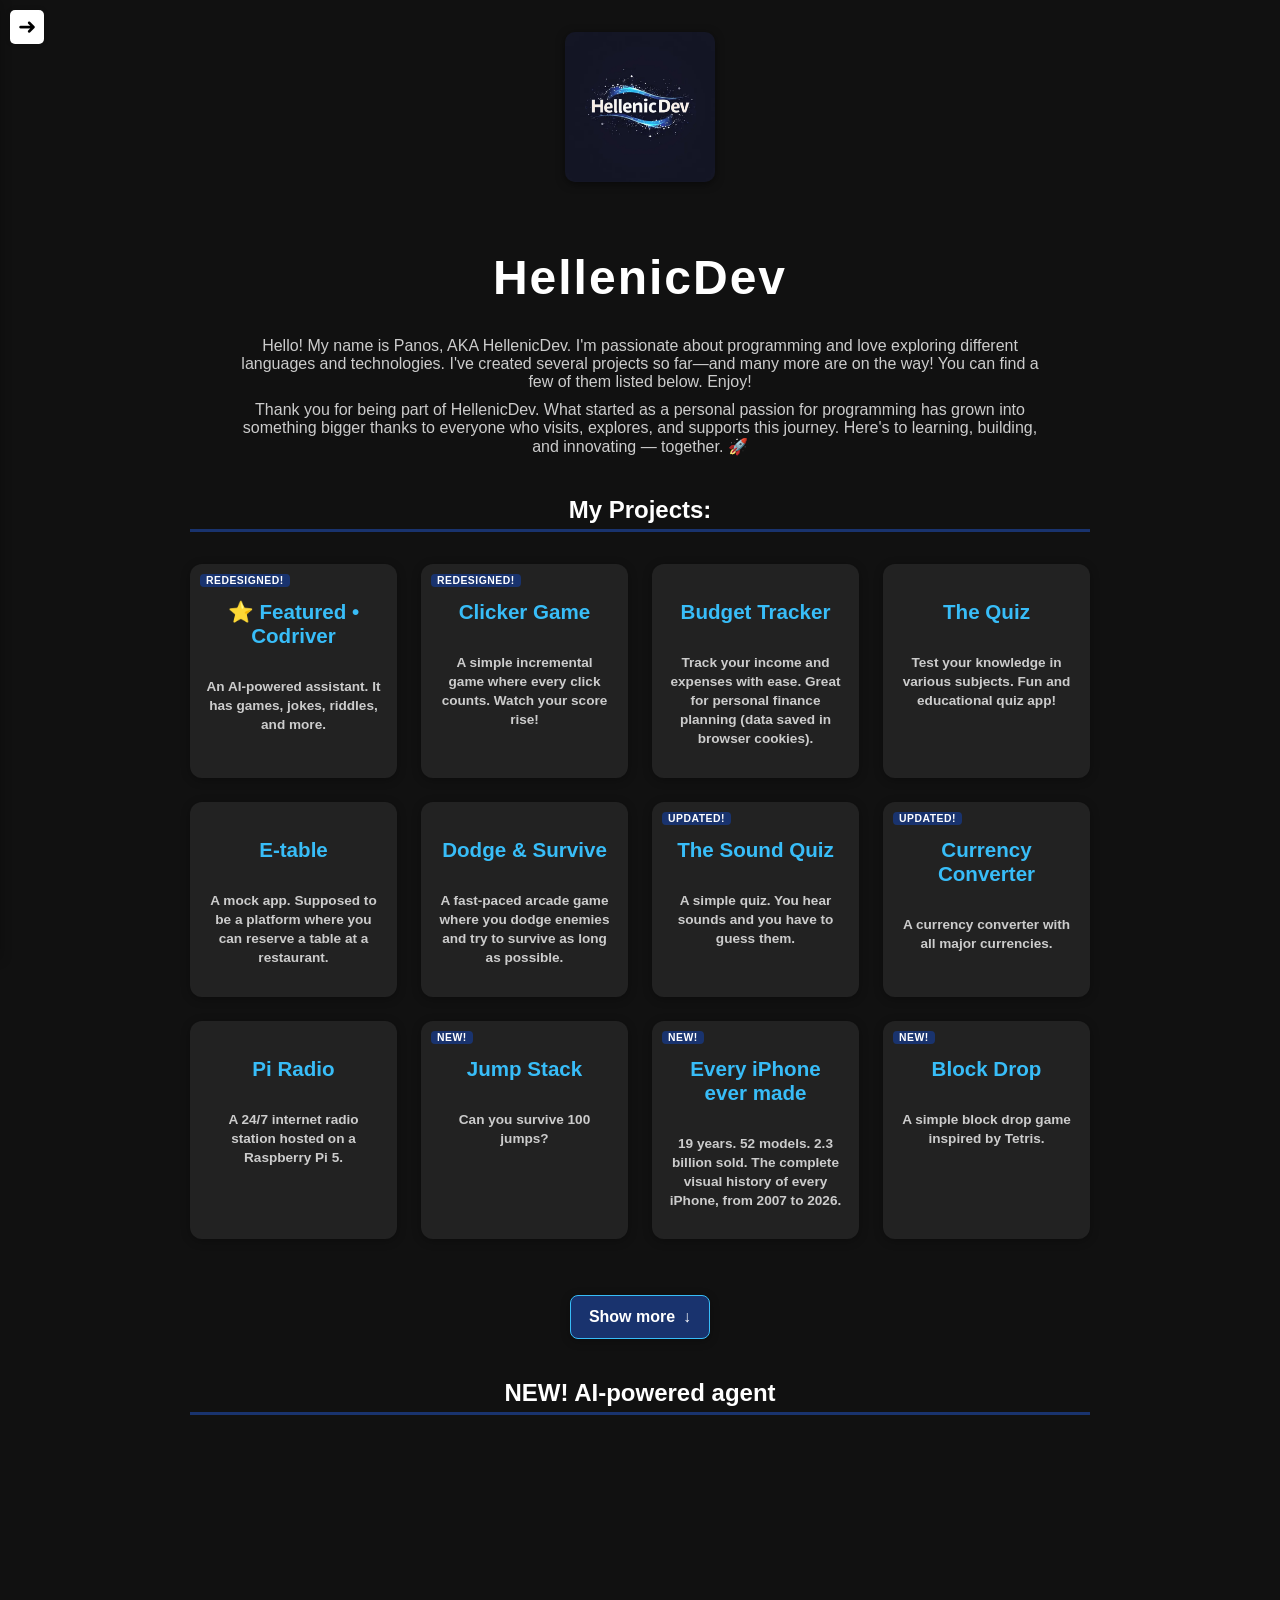
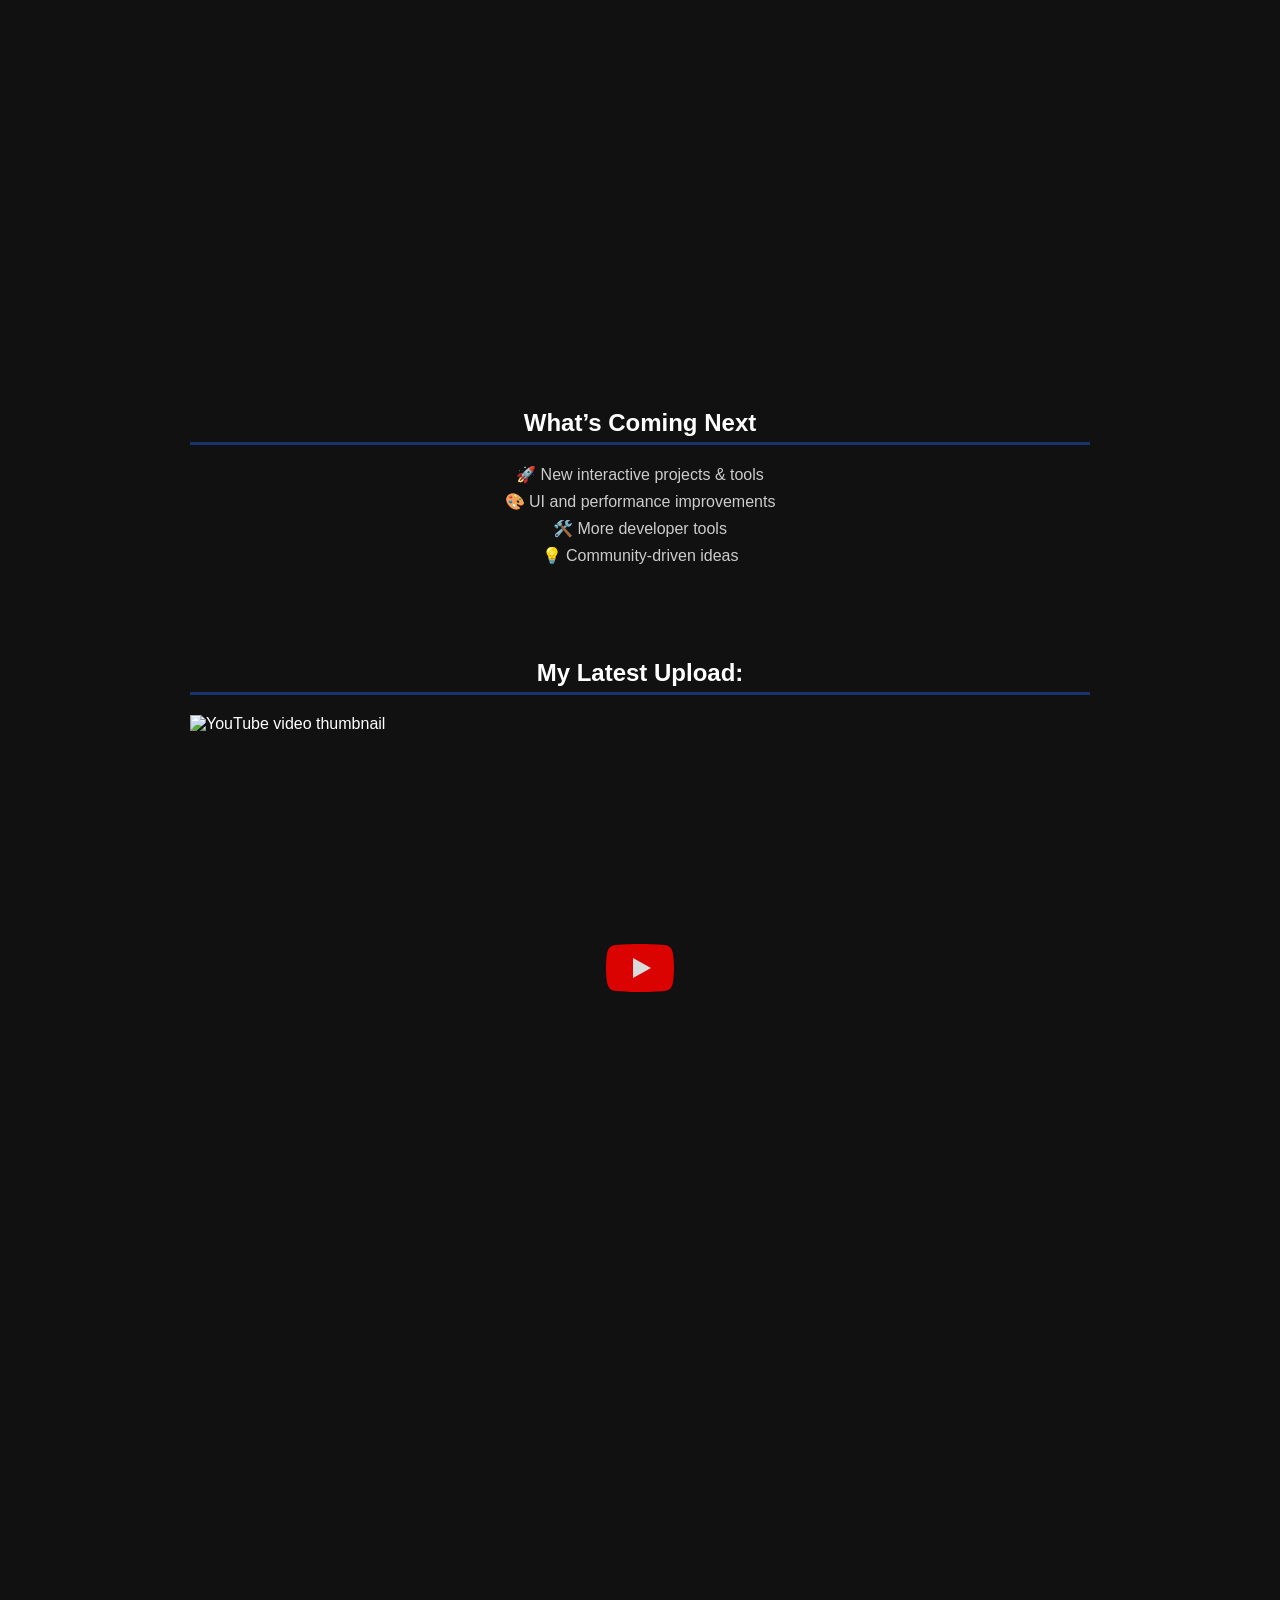
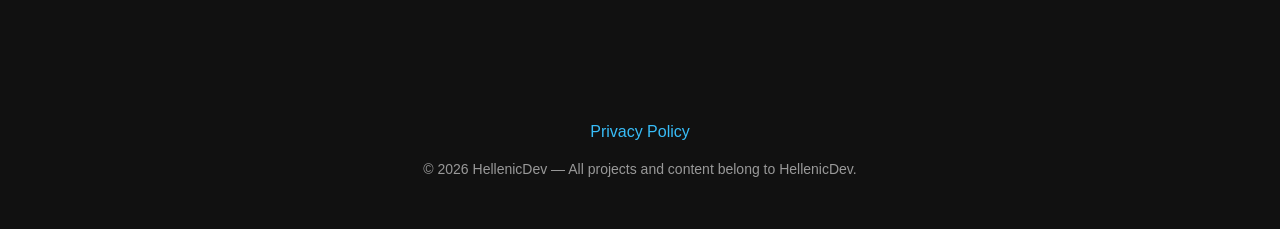
==== index.html @ 69d87b96 "Remove broken TownSquare" ====
<!DOCTYPE html>
<html lang="en">
<head>
<meta charset="UTF-8" />
<meta name="viewport" content="width=device-width, initial-scale=1, maximum-scale=5">
<meta name="description" content="Programming projects, tools, and AI apps by HellenicDev. Explore interactive games, AI tools, and web apps built by Panos."/>
<meta name="author" content="HellenicDev"/>
<meta name="theme-color" content="#19336e"/>
<meta name="apple-mobile-web-app-capable" content="yes">
<meta name="apple-mobile-web-app-status-bar-style" content="black-translucent">
<meta name="apple-mobile-web-app-title" content="HellenicDev">
<meta name="robots" content="index, follow">
<meta name="googlebot" content="index, follow">
<meta property="og:title" content="HellenicDev">
<meta property="og:description" content="Programming projects, tools, and AI apps by HellenicDev.">
<meta property="og:image" content="https://hellenicdev.github.io/logo.webp">
<meta property="og:image:width" content="1152">
<meta property="og:image:height" content="1152">
<meta property="og:url" content="https://hellenicdev.github.io">
<meta property="og:type" content="website">
<meta property="og:site_name" content="HellenicDev">
<meta property="og:locale" content="en_US">
<meta name="twitter:card" content="summary_large_image">
<meta name="twitter:title" content="HellenicDev">
<meta name="twitter:description" content="Programming projects, tools, and AI apps by HellenicDev.">
<meta name="twitter:image" content="https://hellenicdev.github.io/logo.webp">
<meta name="twitter:site" content="@hellenicdev">
<meta name="twitter:creator" content="@hellenicdev">
<link rel="icon" type="image/webp" href="/logo.webp">
<link rel="apple-touch-icon" href="/logo.webp">
<link rel="manifest" href="/manifest.json">
<link rel="canonical" href="https://hellenicdev.github.io">
<link rel="preload" as="image" href="/logo.webp" fetchpriority="high">
<link rel="preconnect" href="https://www.googletagmanager.com">
<link rel="preconnect" href="https://cdn.supportfast.ai">
<link rel="preconnect" href="https://www.youtube.com">
<link rel="preconnect" href="https://assets.mailerlite.com">
<link rel="preconnect" href="https://consent.cookiebot.com">
<link rel="preconnect" href="https://www.google.com">
<link rel="dns-prefetch" href="https://www.youtube.com">
<link rel="dns-prefetch" href="//cdn.supportfast.ai">
<link rel="dns-prefetch" href="//assets.mailerlite.com">

<script type="application/ld+json">
[{
  "@context": "https://schema.org",
  "@type": "Person",
  "name": "HellenicDev",
  "givenName": "Panos",
  "url": "https://hellenicdev.github.io",
  "image": "https://hellenicdev.github.io/logo.webp",
  "sameAs": [
    "https://github.com/hellenicdev",
    "https://youtube.com/@hellenicdev",
    "https://discord.gg/tHwtmrB9xw",
    "https://reddit.com/u/hellenicdev",
    "https://hellenicdev.substack.com"
  ]
}, {
  "@context": "https://schema.org",
  "@type": "WebSite",
  "name": "HellenicDev",
  "url": "https://hellenicdev.github.io",
  "description": "Programming projects, tools, and AI apps by HellenicDev.",
  "potentialAction": {
    "@type": "SearchAction",
    "target": "https://hellenicdev.github.io/?q={search_term_string}",
    "query-input": "required name=search_term_string"
  }
}, {
  "@context": "https://schema.org",
  "@type": "BreadcrumbList",
  "itemListElement": [{
    "@type": "ListItem",
    "position": 1,
    "name": "Home",
    "item": "https://hellenicdev.github.io"
  }]
}, {
  "@context": "https://schema.org",
  "@type": "SoftwareApplication",
  "name": "Codriver",
  "url": "https://hellenicdev.github.io/codriver/frontend",
  "description": "An AI-powered assistant with games, jokes, riddles, and more.",
  "applicationCategory": "AIApplication",
  "operatingSystem": "Web"
}, {
  "@context": "https://schema.org",
  "@type": "SoftwareApplication",
  "name": "Clicker Game",
  "url": "https://hellenicdev.github.io/clicker-game",
  "description": "A simple incremental game where every click counts.",
  "applicationCategory": "GameApplication",
  "operatingSystem": "Web"
}, {
  "@context": "https://schema.org",
  "@type": "SoftwareApplication",
  "name": "The Quiz",
  "url": "https://hellenicdev.github.io/the-quiz",
  "description": "Test your knowledge in various subjects. Fun and educational quiz app.",
  "applicationCategory": "GameApplication",
  "operatingSystem": "Web"
}, {
  "@context": "https://schema.org",
  "@type": "SoftwareApplication",
  "name": "Dodge & Survive",
  "url": "https://hellenicdev.github.io/dodge-and-survive",
  "description": "A fast-paced arcade game where you dodge enemies and try to survive.",
  "applicationCategory": "GameApplication",
  "operatingSystem": "Web"
}, {
  "@context": "https://schema.org",
  "@type": "SoftwareApplication",
  "name": "E-table",
  "url": "https://hellenicdev.github.io/e-table",
  "description": "A mock restaurant table reservation platform.",
  "applicationCategory": "WebApplication",
  "operatingSystem": "Web"
}, {
  "@context": "https://schema.org",
  "@type": "SoftwareApplication",
  "name": "The Sound Quiz",
  "url": "https://hellenicdev.github.io/the-sound-quiz",
  "description": "A simple quiz where you hear sounds and guess them.",
  "applicationCategory": "GameApplication",
  "operatingSystem": "Web"
}, {
  "@context": "https://schema.org",
  "@type": "SoftwareApplication",
  "name": "Pi Radio",
  "url": "https://hellenicdev.github.io/pi-radio",
  "description": "A 24/7 internet radio station hosted on a Raspberry Pi 5.",
  "applicationCategory": "WebApplication",
  "operatingSystem": "Web"
}, {
  "@context": "https://schema.org",
  "@type": "SoftwareApplication",
  "name": "Jump Stack",
  "url": "https://hellenicdev.github.io/jump-stack",
  "description": "Can you survive 100 jumps?",
  "applicationCategory": "GameApplication",
  "operatingSystem": "Web"
}, {
  "@context": "https://schema.org",
  "@type": "SoftwareApplication",
  "name": "Every iPhone ever made",
  "url": "https://hellenicdev.github.io/every-iphone",
  "description": "19 years. 52 models. The complete visual history of every iPhone from 2007 to 2026.",
  "applicationCategory": "WebApplication",
  "operatingSystem": "Web"
}, {
  "@context": "https://schema.org",
  "@type": "SoftwareApplication",
  "name": "Block Drop",
  "url": "https://hellenicdev.github.io/block-drop",
  "description": "A simple block drop game inspired by Tetris.",
  "applicationCategory": "GameApplication",
  "operatingSystem": "Web"
}, {
  "@context": "https://schema.org",
  "@type": "SoftwareApplication",
  "name": "Currency Converter",
  "url": "https://currency-converter-7fmk.onrender.com",
  "description": "A currency converter with all major currencies.",
  "applicationCategory": "FinanceApplication",
  "operatingSystem": "Web"
}]
</script>

<script id="Cookiebot" src="https://consent.cookiebot.com/uc.js" data-cbid="06e4a97f-2c34-41ed-8ab6-d53b581ff080" type="text/javascript" async></script>

<title>HellenicDev – Programming Projects, Tools & Experiments</title>

<style>
body{font-family:sans-serif;background:#111;color:#fff;margin:0;padding:2rem;display:flex;flex-direction:column;align-items:center}
.skip-link{position:absolute;top:-100%;left:50%;transform:translateX(-50%);background:#19336e;color:#fff;padding:8px 16px;border-radius:0 0 8px 8px;z-index:9999;text-decoration:none;font-weight:700;transition:top .2s}
.skip-link:focus{top:0;outline:3px solid #38bdf8}
#menuButton{position:fixed;top:10px;left:10px;font-size:22px;background:#fff;color:#000;padding:4px 8px;border-radius:5px;cursor:pointer;z-index:1000;box-shadow:0 0 5px rgba(0,0,0,.2);transition:transform .3s;border:0;font-family:inherit}
#menuButton.open{transform:rotate(90deg)}
#sideMenu{position:fixed;top:0;left:-250px;width:250px;height:100%;background:#fff;padding-top:60px;transition:left .3s;z-index:999;box-shadow:2px 0 10px rgba(0,0,0,.2)}
#sideMenu a{display:block;padding:12px 20px;text-decoration:none;color:#000;font-weight:700}
header{text-align:center;position:relative}
.logo{width:150px;height:auto;margin-bottom:1.5rem;cursor:pointer;border-radius:10px;box-shadow:0 2px 8px rgba(0,0,0,.5)}
h1{font-size:3rem;margin-bottom:2rem;letter-spacing:2px;text-align:center}
h4,.subtitle{text-align:center;max-width:800px;font-weight:400;color:#ccc;margin:10px auto}
h2{text-align:center;display:inline-block;margin:40px auto 20px;border-bottom:3px solid #19336e;padding-bottom:5px}
h2.left-align{display:block;margin-left:0;border-bottom:3px solid #19336e;padding-bottom:5px}
.footer{text-align:center;padding:20px;font-size:14px;color:#999}
iframe{display:block;width:100%;max-width:100%}
:focus-visible{outline:2px solid #38bdf8;outline-offset:2px}
.game-list{width:100%;max-width:900px;display:grid;grid-template-columns:repeat(auto-fill,minmax(200px,1fr));gap:1.5rem;margin-top:2rem}
.game-card{position:relative;background:#222;padding:1rem;border-radius:10px;text-align:center;display:flex;flex-direction:column;transition:transform .15s ease,background .3s ease}
.game-card:hover{transform:scale(1.03);background:#2a2a2a}
.game-card a{display:flex;flex-direction:column;flex:1;text-decoration:none;color:#38bdf8;font-weight:700;font-size:1.1rem}
.game-card p{margin-top:.5rem;font-size:.85rem;color:#ccc;flex:1;line-height:1.4}
.game-card .new-tag{display:inline-block;background:#19336e;color:#fff;font-size:.65rem;font-weight:600;padding:1px 6px;border-radius:4px;text-transform:uppercase;letter-spacing:.5px;margin-bottom:4px}
.project-toggle-item{grid-column:1/-1;display:flex;justify-content:center;margin-top:.5rem}
.project-toggle{display:inline-flex;align-items:center;gap:.5rem;border:1px solid #38bdf8;background:#19336e;color:#fff;font:700 1rem/1 sans-serif;padding:.8rem 1.1rem;border-radius:8px;cursor:pointer;box-shadow:0 2px 10px rgba(0,0,0,.3)}
.project-toggle-arrow{transition:transform .3s ease;display:inline-block}
.project-toggle[aria-expanded=true] .project-toggle-arrow{transform:rotate(180deg)}
.project-extra-wrapper{grid-column:1/-1;overflow:hidden;max-height:0}
.project-extra-grid{display:grid;grid-template-columns:repeat(auto-fill,minmax(200px,1fr));gap:1.5rem}
.project-extra{opacity:0;transform:translateY(36px)}
@media(max-width:768px){body{padding:1rem}h1{font-size:2rem}h2{font-size:1.5rem}#menuButton{font-size:18px;padding:3px 6px}#sideMenu{width:200px;padding-top:50px}.game-list{grid-template-columns:1fr;gap:1rem}}
@media(prefers-reduced-motion:reduce){*,*::before,*::after{animation-duration:.01ms!important;animation-iteration-count:1!important;transition-duration:.01ms!important;scroll-behavior:auto!important}}
</style>
<link rel="stylesheet" href="/style.min.css" media="print" onload="this.media='all';this.onload=null">
<link rel="stylesheet" href="/css/theme.css" media="print" onload="this.media='all';this.onload=null">
<link rel="stylesheet" href="/css/components.css" media="print" onload="this.media='all';this.onload=null">
<noscript><link rel="stylesheet" href="/style.min.css"><link rel="stylesheet" href="/css/theme.css"><link rel="stylesheet" href="/css/components.css"></noscript>

<script defer src="https://www.google.com/recaptcha/api.js"></script>

</head>
<body>

<a href="#main-content" class="skip-link">Skip to main content</a>

<button id="menuButton" aria-label="Toggle navigation menu" aria-expanded="false" aria-controls="sideMenu">➜</button>

<nav id="sideMenu" aria-label="Main navigation">
  <a href="#about">About Me</a>
  <a href="#projects">Projects</a>
  <a href="#ai-agent">AI-powered agent</a>
  <a href="#coming-next">What’s Coming Next</a>
  <a href="#latest-upload">My Latest Upload</a>
  <a href="#help-form">Website Building Help Form</a>
  <a href="#contact">Contact Me</a>
  <a href="#newsletter">Newsletter</a>
  <a href="#updates">Updates</a>
</nav>



<header>
<img
  src="logo.webp"
  width="150"
  height="150"
  class="logo"
  alt="HellenicDev logo"
  fetchpriority="high"
  decoding="async"
>

<!-- ANNIVERSARY -->
<p id="hidden-thanks" class="hidden-thanks">
  Thank you for supporting HellenicDev 💙
</p>
</header>  
<main id="main-content">
<section id="about">
<h1 class="left-align">HellenicDev</h1>
<p class="left-align subtitle">Hello! My name is Panos, AKA HellenicDev. I'm passionate about programming and love exploring different languages and technologies. I've created several projects so far—and many more are on the way! You can find a few of them listed below. Enjoy!</p>
<p class="left-align subtitle">Thank you for being part of HellenicDev.
What started as a personal passion for programming has grown into something bigger thanks to everyone who visits, explores, and supports this journey.
Here's to learning, building, and innovating — together. 🚀</p>
</section>

 <h2 class="left-align">My Projects:</h2>

  <div class="game-list" id="projects">
    <div class="game-card">
	<!-- <span class="maintenance-tag">UNDER MAINTANENCE</span> -->
	<span class="new-tag">REDESIGNED!</span>
      <a href="https://hellenicdev.github.io/codriver/frontend?utm_source=hellenicdev.github.io">
        <h3>⭐ Featured • Codriver</h3>
        <p>An AI-powered assistant. It has games, jokes, riddles, and more.</p>
		<!--<p class="last-updated" data-meta="codriver/meta.json">
  Checking last update...
</p>-->
      </a>
    </div>
    <div class="game-card">
	<span class="new-tag">REDESIGNED!</span>
      <a href="https://hellenicdev.github.io/clicker-game?utm_source=hellenicdev.github.io">
        <h3>Clicker Game</h3>
        <p>A simple incremental game where every click counts. Watch your score rise!</p>
		<!--<p class="last-updated" data-meta="clicker-game/meta.json">
  Checking last update...
</p>-->
      </a>
    </div>
    <div class="game-card">
	<!--<span class="new-tag">UPDATED!</span>-->
	<!-- <span class="maintenance-tag">UNDER MAINTANENCE</span> -->
      <a href="https://hellenicdev.github.io/budget-tracker?utm_source=hellenicdev.github.io">
        <h3>Budget Tracker</h3>
        <p>Track your income and expenses with ease. Great for personal finance planning (data saved in browser cookies).</p>
		<!--<p class="last-updated" data-meta="budget-tracker/meta.json">
  Checking last update...
</p>-->
      </a>
    </div>
    <div class="game-card">
	<!--<span class="new-tag">UPDATED!</span>-->
      <a href="https://hellenicdev.github.io/the-quiz?utm_source=hellenicdev.github.io">
        <h3>The Quiz</h3>
        <p>Test your knowledge in various subjects. Fun and educational quiz app!</p>
		<!--<p class="last-updated" data-meta="the-quiz/meta.json">
  Checking last update...
</p>-->
      </a>
    </div>
    <div class="game-card">
	<!--<span class="new-tag">UPDATED!</span>-->
      <a href="https://hellenicdev.github.io/e-table?utm_source=hellenicdev.github.io">
        <h3>E-table</h3>
        <p>A mock app. Supposed to be a platform where you can reserve a table at a restaurant.</p>
		<!--<p class="last-updated" data-meta="e-table/meta.json">
  Checking last update...
</p>-->
      </a>
    </div>
    <div class="game-card">
	<!--<span class="new-tag">UPDATED!</span>-->
      <a href="https://hellenicdev.github.io/dodge-and-survive?utm_source=hellenicdev.github.io">
        <h3>Dodge & Survive</h3>
        <p>A fast-paced arcade game where you dodge enemies and try to survive as long as possible.</p>
		<!--<p class="last-updated" data-meta="dodge-and-survive/meta.json">
  Checking last update...
</p>-->
      </a>
    </div>
    <div class="game-card">
	<span class="new-tag">UPDATED!</span>
      <a href="https://hellenicdev.github.io/the-sound-quiz?utm_source=hellenicdev.github.io">
        <h3>The Sound Quiz</h3>
        <p>A simple quiz. You hear sounds and you have to guess them.</p>
		<!--<p class="last-updated" data-meta="the-sound-quiz/meta.json">
  Checking last update...
</p>-->
      </a>
    </div>
	<div class="game-card">
  <!-- <span class="maintenance-tag">UNDER MAINTANENCE</span> -->
	<span class="new-tag">UPDATED!</span>
  <a href="https://currency-converter-7fmk.onrender.com?utm_source=hellenicdev.github.io">
    <h3>Currency Converter</h3>
    <p>A currency converter with all major currencies.</p>
	<!--<p class="last-updated" data-meta="currency-converter/meta.json">
  Checking last update...
</p>-->
  </a>
</div>
<div class="game-card">
  <!--<span class="new-tag">UPDATED!</span>-->
  <a href="https://hellenicdev.github.io/pi-radio?utm_source=hellenicdev.github.io">
    <h3>Pi Radio</h3>
    <p>A 24/7 internet radio station hosted on a Raspberry Pi 5.</p>
  </a>
</div>

<div class="game-card">
  <span class="new-tag">NEW!</span>
  <a href="https://hellenicdev.github.io/jump-stack?utm_source=hellenicdev.github.io">
    <h3>Jump Stack</h3>
    <p>Can you survive 100 jumps?</p>
  </a>
</div>

<div class="game-card">
  <span class="new-tag">NEW!</span>
  <a href="https://hellenicdev.github.io/every-iphone?utm_source=hellenicdev.github.io">
    <h3>Every iPhone ever made</h3>
    <p>19 years. 52 models. 2.3 billion sold. The complete visual history of every iPhone, from 2007 to 2026.</p>
  </a>
</div>

<div class="game-card">
  <span class="new-tag">NEW!</span>
  <a href="https://hellenicdev.github.io/block-drop?utm_source=hellenicdev.github.io">
    <h3>Block Drop</h3>
    <p>A simple block drop game inspired by Tetris.</p>
  </a>
</div>

<div class="project-extra-wrapper" id="extraWrapper" aria-hidden="true">
  <div class="project-extra-grid">
    <div class="game-card project-extra">
      <!-- <span class="maintenance-tag">UNDER MAINTANENCE</span> -->
      <span class="new-tag">NEW!</span>
      <a href="https://hellenicdev.github.io/cf-email-decoder/public?utm_source=hellenicdev.github.io">
        <h3>Cloudflare Email Decoder</h3>
        <p>A simple tool that decodes emails protected by Cloudflare's Zero Trust program. </p>
      </a>
    </div>

    <div class="game-card project-extra">
      <!-- <span class="maintenance-tag">UNDER MAINTANENCE</span> -->
      <span class="new-tag">NEW!</span>
      <a href="https://hellenicdev.github.io/website-inliner?utm_source=hellenicdev.github.io">
        <h3>Website Inliner</h3>
        <p>A simple tool that clones a website's source code.</p>
      </a>
    </div>

    <div class="game-card project-extra">
      <!-- <span class="maintenance-tag">UNDER MAINTANENCE</span> -->
      <span class="new-tag">NEW!</span>
      <a href="https://hellenicdev.github.io/life-simulator/frontend?utm_source=hellenicdev.github.io">
        <h3>Life Timeline Simulator</h3>
        <p>A scroll-based life simulator where you enter your habits and watch a unique timeline of your life unfold.</p>
      </a>
    </div>

    <div class="game-card project-extra">
      <!-- <span class="maintenance-tag">UNDER MAINTANENCE</span> -->
      <span class="new-tag">NEW!</span>
      <a href="https://hellenicdev.github.io/pulsewire-ai?utm_source=hellenicdev.github.io">
        <h3>PulseWire AI</h3>
        <p>A new era of news. It fetches news from certified sites and passes them through multiple checks to make sure they are true.</p>
      </a>
    </div>

    <div class="game-card project-extra">
      <!-- <span class="maintenance-tag">UNDER MAINTANENCE</span> -->
      <span class="new-tag">NEW!</span>
      <a href="https://hellenicdev.github.io/ghost-chat?utm_source=hellenicdev.github.io">
        <h3>Ghost Chat</h3>
        <p>A full-stack anonymous real-time chat app where users join or create rooms instantly with auto-generated nicknames, no sign-up, and zero data persistence.</p>
      </a>
    </div>

    <div class="game-card project-extra">
      <!-- <span class="maintenance-tag">UNDER MAINTANENCE</span> -->
      <span class="new-tag">NEW!</span>
      <a href="https://hellenicdev.github.io/holodraw/client?utm_source=hellenicdev.github.io">
        <h3>HoloDraw</h3>
        <p>Draw, sketch, and brainstorm with your team in real-time. Infinite canvas, multiple tools, and multiplayer collaboration.</p>
      </a>
    </div>

    <div class="game-card project-extra">
      <!-- <span class="maintenance-tag">UNDER MAINTANENCE</span> -->
      <span class="new-tag">NEW!</span>
      <a href="https://hellenicdev.github.io/anonymous-confession-wall/frontend?utm_source=hellenicdev.github.io">
        <h3>Anonymous Confession Wall</h3>
        <p>Share your secrets anonymously. No judgment. No names.</p>
      </a>
    </div>

    <div class="game-card project-extra">
      <!-- <span class="maintenance-tag">UNDER MAINTANENCE</span> -->
      <span class="new-tag">NEW!</span>
      <a href="https://qoupons.github.io?utm_source=hellenicdev.github.io">
        <h3>Qoupons</h3>
        <p>Verified free coupons and discount codes from top stores.</p>
      </a>
    </div>

    <div class="game-card project-extra">
      <!-- <span class="maintenance-tag">UNDER MAINTANENCE</span> -->
      <span class="new-tag">NEW!</span>
      <a href="https://hellenicdev.github.io/file-transfer?utm_source=hellenicdev.github.io">
        <h3>File Transfer</h3>
        <p>Temporary file sharing rooms. Upload, share, and download files securely in realtime.</p>
      </a>
    </div>

    <div class="game-card project-extra">
      <!-- <span class="maintenance-tag">UNDER MAINTANENCE</span> -->
      <span class="new-tag">NEW!</span>
      <a href="https://hellenicdev.github.io/digimaster?utm_source=hellenicdev.github.io">
        <h3>Digimaster</h3>
        <p>A mini number guessing game. Number updates every 12 hours or when guessed correctly.</p>
      </a>
    </div>

    <div class="game-card project-extra">
      <span class="new-tag">UPDATED!</span>
      <a href="https://hellenicdev.github.io/inbox-simulator?utm_source=hellenicdev.github.io">
        <h3>Inbox Simulator</h3>
        <p>A Gmail-style inbox simulation where you receive AI-generated emails from high-profile figures in business, tech, media, sports, and entertainment.</p>
      </a>
    </div>

    <div class="game-card project-extra">
      <span class="new-tag">COMING SOON!</span>
      <div>
        <h3>AI Analyser</h3>
        <p><i>More details coming soon...</i></p>
      </div>
    </div>
  </div>
</div>

<div class="project-toggle-item" id="projectToggleItem">
  <button class="project-toggle" id="projectToggle" type="button" aria-expanded="false">
    <span class="project-toggle-text">Show more</span>
    <span class="project-toggle-arrow" aria-hidden="true">↓</span>
  </button>
</div>
</div>

 <!-- "New" tag style-->
<div id="ai-agent" class="responsive-iframe">
<h2 class="left-align"> NEW! AI-powered agent </h2>
<div class="responsive-iframe">
  <iframe loading="lazy" title="AI Agent" src="https://app.supportfast.ai/chatbot-iframe/bot-09dcew6lcq" width="100%" height="600px"></iframe>
  </div>
  </div>
<br><br>
<section class="coming-next content-visibility-auto" id="coming-next">
  <h2 class="left-align">What’s Coming Next</h2>
  <ul>
    <li>🚀 New interactive projects & tools</li>
    <li>🎨 UI and performance improvements</li>
    <li>🛠️ More developer tools</li>
    <li>💡 Community-driven ideas</li>
  </ul>
</section>
<br>
  <!-- reCAPTCHA-Protected Google Form -->
<div id="latest-upload">
  <h2 class="left-align"> My Latest Upload:</h2>
  <div class="responsive-iframe">
    <div id="ytPlayer" class="yt-placeholder" role="button" tabindex="0" aria-label="Play latest YouTube video">
      <img src="https://img.youtube.com/vi/99FexhxsXx8/hqdefault.jpg" alt="YouTube video thumbnail" width="560" height="315" loading="lazy" class="yt-thumb">
      <div class="yt-play-btn" aria-hidden="true">
        <svg viewBox="0 0 68 48" width="68" height="48"><path d="M66.52 7.74c-.78-2.93-2.49-5.41-5.42-6.19C55.79.13 34 0 34 0S12.21.13 6.9 1.55c-2.93.78-4.63 3.26-5.42 6.19C.13 12.21 0 24 0 24s.13 11.79 1.55 16.26c.78 2.93 2.49 5.41 5.42 6.19C12.21 47.87 34 48 34 48s21.79-.13 27.1-1.55c2.93-.78 4.64-3.26 5.42-6.19C67.87 35.79 68 24 68 24s-.13-11.79-1.55-16.26z" fill="red"/><path d="M45 24L27 14v20" fill="white"/></svg>
      </div>
    </div>
  </div>
</div>
<br><br><br><br>
<div id="help-form" class="content-visibility-auto">
  <h2 class="left-align">Website Building Help Form</h2>
<!--- WWW-->
  <div id="form-container" class="responsive-iframe">
    <iframe
	  loading="lazy"
	  title="Website Building Help form"
      src="https://docs.google.com/forms/d/e/1FAIpQLSemiAokTJcTqz4syWyLyt1H7GWj-LJSkmVt4au51hGNwBMo8Q/viewform?embedded=true"
      width="100%"
      height="800"
      frameborder="0">
      Loading…
    </iframe>
  </div>
</div>
<div id="contact" class="content-visibility-auto">
  <!-- Contact Icons -->
  <h2 class="left-align">Contact Me</h2>
  <div class="contacts">
     <a href="mailto:hello@hellenicdev.ccwu.cc" aria-label="Mail" target="_blank" rel="noopener" class="contact-mail">
        <svg xmlns="http://www.w3.org/2000/svg" viewBox="0 0 24 24" width="30" height="30" aria-hidden="true" fill="currentColor"><path d="M20 4H4c-1.1 0-2 .9-2 2v12c0 1.1.9 2 2 2h16c1.1 0 2-.9 2-2V6c0-1.1-.9-2-2-2zm0 4l-8 5-8-5V6l8 5 8-5v2z"/></svg>
      </a>
      <a href="https://www.youtube.com/@hellenicdev?sub_confirmation=1" aria-label="YouTube" target="_blank" rel="noopener" class="contact-youtube">
      <svg xmlns="http://www.w3.org/2000/svg" viewBox="0 0 24 24" width="30" height="30" aria-hidden="true" fill="currentColor"><path d="M21.35 8.01c-.2-.75-.78-1.33-1.53-1.53C18.32 6 12 6 12 6s-6.32 0-7.82.48c-.75.2-1.33.78-1.53 1.53C2 9.52 2 12 2 12s0 2.48.65 3.99c.2.75.78 1.33 1.53 1.53C5.68 18 12 18 12 18s6.32 0 7.82-.48c.75-.2 1.33-.78 1.53-1.53C22 14.48 22 12 22 12s0-2.48-.65-3.99zM10 14.93V9.07L15.07 12 10 14.93z"/></svg>
    </a>
    <a href="https://github.com/hellenicdev" aria-label="Github" target="_blank" rel="noopener" class="contact-github">
      <svg xmlns="http://www.w3.org/2000/svg" viewBox="0 0 24 24" width="30" height="30" aria-hidden="true" fill="currentColor"><path d="M12 2C6.477 2 2 6.477 2 12c0 4.42 2.865 8.17 6.839 9.49.5.092.682-.217.682-.482 0-.237-.008-.866-.013-1.7-2.782.604-3.369-1.34-3.369-1.34-.454-1.156-1.11-1.464-1.11-1.464-.908-.62.069-.608.069-.608 1.003.07 1.531 1.03 1.531 1.03.892 1.529 2.341 1.087 2.91.832.092-.647.35-1.088.636-1.338-2.22-.253-4.555-1.11-4.555-4.943 0-1.091.39-1.984 1.029-2.683-.103-.253-.446-1.27.098-2.647 0 0 .84-.269 2.75 1.025A9.578 9.578 0 0 1 12 6.836a9.59 9.59 0 0 1 2.504.337c1.909-1.294 2.747-1.025 2.747-1.025.546 1.377.203 2.394.1 2.647.64.699 1.028 1.592 1.028 2.683 0 3.842-2.339 4.687-4.566 4.935.359.309.678.919.678 1.852 0 1.336-.012 2.415-.012 2.743 0 .267.18.578.688.48C19.138 20.167 22 16.418 22 12c0-5.523-4.477-10-10-10z"/></svg>
    </a>
    <a href="https://discord.gg/tHwtmrB9xw" aria-label="Discord" target="_blank" rel="noopener" class="contact-discord">
      <svg xmlns="http://www.w3.org/2000/svg" viewBox="0 0 24 24" width="30" height="30" aria-hidden="true" fill="currentColor"><path d="M20.317 4.37a19.791 19.791 0 00-4.885-1.515.074.074 0 00-.079.037c-.21.375-.444.864-.608 1.25a18.27 18.27 0 00-5.487 0 12.64 12.64 0 00-.617-1.25.077.077 0 00-.079-.037A19.736 19.736 0 003.677 4.37a.07.07 0 00-.032.028C.533 9.046-.32 13.58.099 18.057a.082.082 0 00.031.057c2.053 1.507 4.041 2.423 5.993 3.03a.078.078 0 00.084-.028c.462-.63.873-1.295 1.226-1.994a.076.076 0 00-.041-.106 13.84 13.84 0 01-1.872-.892.077.077 0 01-.008-.128c.126-.094.252-.192.372-.291a.074.074 0 01.078-.01c3.928 1.793 8.18 1.793 12.061 0a.074.074 0 01.079.01c.12.099.246.198.373.29a.077.077 0 01-.006.129 13.2 13.2 0 01-1.873.892.076.076 0 00-.041.107c.36.698.772 1.362 1.225 1.993a.076.076 0 00.084.028c1.961-.607 3.95-1.522 6.002-3.03a.077.077 0 00.032-.056c.5-5.177-.838-9.674-3.549-13.66a.061.061 0 00-.031-.029zM8.02 15.33c-1.183 0-2.157-1.085-2.157-2.419 0-1.333.956-2.419 2.157-2.419 1.21 0 2.176 1.096 2.157 2.42 0 1.333-.956 2.418-2.157 2.418zm7.975 0c-1.183 0-2.157-1.085-2.157-2.419 0-1.333.955-2.419 2.157-2.419 1.21 0 2.175 1.096 2.157 2.42 0 1.333-.946 2.418-2.157 2.418z"/></svg>
    </a>
	<a href="https://reddit.com/u/hellenicdev" aria-label="Reddit" target="_blank" rel="noopener" class="contact-reddit">
      <svg xmlns="http://www.w3.org/2000/svg" viewBox="0 0 512 512" width="30" height="30" aria-hidden="true" fill="currentColor"><path d="M201.5 305.5c-13.8 0-24.9-11.1-24.9-24.6 0-13.8 11.1-24.9 24.9-24.9 13.6 0 24.6 11.1 24.6 24.9 0 13.6-11.1 24.6-24.6 24.6zM504 256c0 137-111 248-248 248S8 393 8 256 119 8 256 8s248 111 248 248zm-132.3-41.2c-9.4 0-17.7 3.9-23.8 10-22.4-15.5-52.6-25.5-86.1-26.6l17.4-78.3 55.4 12.5c0 13.8 11.2 24.9 24.9 24.9 13.6 0 24.6-11.1 24.6-24.6 0-13.8-11.1-24.9-24.6-24.9-10.3 0-19.2 6.3-22.9 15.2l-61.7-13.9c-3.4-.8-6.9.4-9 3.1l-19.1 85.2c-33.5 1.2-63.6 11.1-86 26.6-6.1-6.1-14.3-9.9-23.8-9.9-18.5 0-33.6 15.1-33.6 33.6 0 11.4 5.7 21.5 14.4 27.4-1.1 5.9-1.7 11.9-1.7 18 0 52.6 58.3 95.2 130.1 95.2s130.1-42.6 130.1-95.2c0-6.1-.6-12.1-1.7-18 8.7-5.9 14.4-16 14.4-27.4 0-18.5-15.1-33.6-33.6-33.6zM310.1 305.5c-13.8 0-24.9-11.1-24.9-24.6 0-13.8 11.1-24.9 24.9-24.9 13.6 0 24.6 11.1 24.6 24.9 0 13.6-11.1 24.6-24.6 24.6z"/></svg>
    </a>
	<a href="https://invite.viber.com/?g2=AQAgg8gST0QlllYfwbe6OjAd1xzo4ezOXxCHX4yh03u0ZSgOXVJksWXm59E6Phz2" aria-label="Viber" target="_blank" rel="noopener" class="contact-viber">
      <svg xmlns="http://www.w3.org/2000/svg" viewBox="0 0 24 24" width="30" height="30" aria-hidden="true" fill="currentColor"><path d="M6.62 10.79c1.44 2.83 3.76 5.14 6.59 6.59l2.2-2.2c.27-.27.67-.36 1.02-.24 1.12.37 2.33.57 3.57.57.55 0 1 .45 1 1V20c0 .55-.45 1-1 1-9.39 0-17-7.61-17-17 0-.55.45-1 1-1h3.5c.55 0 1 .45 1 1 0 1.25.2 2.45.57 3.57.11.35.03.74-.25 1.02l-2.2 2.2z"/></svg>
    </a>
	<br><br>
  </div>
   <iframe src="https://hellenicdev.substack.com/embed" width="480" height="320" class="contact-substack" title="Subscribe on Substack" frameborder="0" scrolling="no" loading="lazy"></iframe>
</div>

  <!-- Popup Ad -->
  <div id="popup-ad" class="popup-ad" role="dialog" aria-modal="true" aria-label="Sponsored offer" aria-hidden="true">
    <strong>Sponsored Offer - Accommodation in Corfu, Greece.</strong>
    <p>Nikoletta's Apartments. 9.6 Booking rating. Situated in Tzavros, Nikoleta's Corfu Apartment belongs to a block of houses which feature a large outdoor pool and a colorful garden full of flowers and trees. Set in a 8,000 m² area, the property offers fully equipped apartments with free WiFi access and shaded verandas overlooking the pool.</p>
    <a href="https://www.booking.com/Share-BN5noZ?utm_source=hellenicdev.github.io" target="_blank" rel="noopener sponsored" class="link">Check it out →</a>
    <button class="popup-ad-1" id="popupCloseBtn" aria-label="Close dialog">&times;</button>
  </div>
  
<div id="newsletter" class="content-visibility-auto">
<h2 class="left-align"> Newsletter </h2>
  <!-- START OF NEWSLETTER -->
    <noscript><link rel="stylesheet" href="/mailerlite.css"></noscript>
      
    <div id="mlb2-33394663" class="ml-form-embedContainer ml-subscribe-form ml-subscribe-form-33394663">
      <div class="ml-form-align-center ">
        <div class="ml-form-embedWrapper embedForm">

          
          

          <div class="ml-form-embedBody ml-form-embedBodyDefault row-form">

            <div class="ml-form-embedContent" style=" ">
              
                <h4>New Hellenicdev Newsletter!</h4>
                <p>Sign up for news and project updates!</p>
              
            </div>

            <form class="ml-block-form" action="https://assets.mailerlite.com/jsonp/1922622/forms/171163985153885945/subscribe" data-code="" method="post" target="_blank">
              <div class="ml-form-formContent">
                

                  
                  <div class="ml-form-fieldRow ml-last-item">
                    <div class="ml-field-group ml-field-email ml-validate-email ml-validate-required">

                      


                      <!-- input -->
                      <label for="nl-email" class="sr-only">Email address</label>
                      <input id="nl-email" aria-required="true" type="email" class="form-control" data-inputmask="" name="fields[email]" placeholder="Email" autocomplete="email">
                      <!-- /input -->

                      <!-- textarea -->
                      
                      <!-- /textarea -->

                      <!-- select -->
                      
                      <!-- /select -->

                      <!-- checkboxes -->
            
            <!-- /checkboxes -->

                      <!-- radio -->
                      
                      <!-- /radio -->

                      <!-- countries -->
                      
                      <!-- /countries -->





                    </div>
                  </div>
                
              </div>

              

              <!-- Privacy policy -->
              <div class="ml-form-embedPermissions" style="">
                <div class="ml-form-embedPermissionsContent default privacy-policy">

                  

                  <p>You can unsubscribe anytime. For more details, review our&nbsp;<span><a href="https://hellenicdev.github.io/privacy-policy.html" target="_blank">privacy policy</a>.</span></p>

                  
                </div>
              </div>
              <!-- /Privacy policy -->

              

              

              <div class="ml-form-checkboxRow ml-validate-required">
                
                  <label class="checkbox">
                    <input type="checkbox">
                    <div class="label-description">
                      <p>Opt in to receive news and updates.</p>
                    </div>
                  </label>
                
              </div>






              
              <input type="hidden" name="ml-submit" value="1">

              <div class="ml-form-embedSubmit">
                
                  <button type="submit" class="primary">Subscribe</button>
                
                <button disabled="disabled" style="display: none;" type="button" class="loading">
                  <div class="ml-form-embedSubmitLoad"></div>
                  <span class="sr-only">Loading...</span>
                </button>
              </div>

              
              <input type="hidden" name="anticsrf" value="true">
            </form>
          </div>

          <div class="ml-form-successBody row-success" style="display: none">

            <div class="ml-form-successContent">
              
                <h4>Thank you!</h4>
                
                  <p>You have successfully joined our subscriber list.</p>
                
              
            </div>

          </div>
        </div>
      </div>
    </div>

  <!-- END OF NEWSLETTER -->
</div>
<div id="updates" class="left-align content-visibility-auto"> 
  <h2 class="left-align"> HellenicDev Updates: </h2>
 <p class="announcement">
  🚀 <strong>HellenicDev</strong> has launched a new project:
  <a href="https://hellenicdev.github.io/pi-radio?utm_source=hellenicdev.github.io" target="_blank" class="link">Pi Radio</a>!
  <br>
  A 24/7 internet radio station powered by a Raspberry Pi 5.
  <br>
  🎧 A fresh UI experience has been developed.
</p>

  <p class="announcement">
   🚀 <strong>HellenicDev</strong> now has <a href="https://stats.uptimerobot.com/RrsSLtEzbk" target="_blank" class="link" > Uptime tracking</a>
  </p>

  <p class="announcement">
  🚀 <strong>HellenicDev</strong> now has <a href="https://hellenicdev.printify.me" target="_blank" class="link" > Merch!</a>
</p>

 </div>

</main>
<!-- END OF UPDATES -->
<br><br><br><br><br><br>
<a href="privacy-policy.html" class="link">Privacy Policy</a>

<footer class="footer">
  © 2026 HellenicDev — All projects and content belong to HellenicDev.
</footer>

<script src="/script.min.js" defer></script>
<script defer src='https://storage.ko-fi.com/cdn/scripts/overlay-widget.js'></script>
<script defer>
  document.addEventListener('DOMContentLoaded', function() {
    if (typeof kofiWidgetOverlay !== 'undefined') {
      kofiWidgetOverlay.draw('hellenicdev', {
        'type': 'floating-chat',
        'floating-chat.donateButton.text': 'Donate',
        'floating-chat.donateButton.background-color': '#5bc0de',
        'floating-chat.donateButton.text-color': '#323842'
      });
    }
  });
</script>

<script defer>
  document.addEventListener('DOMContentLoaded', function() {
    var wrapper = document.getElementById('extraWrapper');
    var toggleItem = document.getElementById('projectToggleItem');
    var toggleButton = document.getElementById('projectToggle');
    var toggleText = toggleButton ? toggleButton.querySelector('.project-toggle-text') : null;
    var extraCards = Array.from(document.querySelectorAll('.project-extra'));

    if (!wrapper || !toggleButton || !toggleText || extraCards.length === 0) return;

    var staggerTime = 80;
    var isAnimating = false;

    toggleButton.addEventListener('click', function() {
      if (isAnimating) return;
      isAnimating = true;

      var isOpen = toggleButton.getAttribute('aria-expanded') === 'true';

      if (!isOpen) {
        extraCards.forEach(function(card) {
          card.style.transitionDelay = '0ms';
          card.classList.add('is-visible');
        });

        wrapper.style.maxHeight = wrapper.scrollHeight + 'px';
        wrapper.classList.add('is-open');
        wrapper.setAttribute('aria-hidden', 'false');

        toggleText.textContent = 'Show less';
        toggleButton.setAttribute('aria-expanded', 'true');

        setTimeout(function() {
          isAnimating = false;
        }, 400);
      } else {
        extraCards.forEach(function(card, index) {
          card.style.transitionDelay = (index * staggerTime) + 'ms';
          card.classList.remove('is-visible');
        });

        setTimeout(function() {
          wrapper.style.maxHeight = '0';
          wrapper.classList.remove('is-open');
          wrapper.setAttribute('aria-hidden', 'true');

          toggleText.textContent = 'Show more';
          toggleButton.setAttribute('aria-expanded', 'false');

          setTimeout(function() {
            extraCards.forEach(function(card) {
              card.style.transitionDelay = '';
            });
            isAnimating = false;
          }, 400);
        }, extraCards.length * staggerTime + 100);
      }
    });
  });
</script>

</body>
</html>
---- style.min.css ----
body{font-family:sans-serif;background:#111;color:white;margin:0;padding:2rem;display:flex;flex-direction:column;align-items:center}
.logo{width:150px;height:auto;margin-bottom:1.5rem;cursor:pointer;border-radius:10px;box-shadow:0 2px 8px rgba(0,0,0,0.5)}
h1{font-size:3rem;margin-bottom:2rem;letter-spacing:2px;text-align:center}
h4,.subtitle{text-align:center;max-width:800px;font-weight:normal;color:#ccc}
h2{text-align:center;display:inline-block;margin:40px auto 20px;border-bottom:3px solid #19336e;padding-bottom:5px}
h2.left-align{text-align:center;display:block;margin-left:0;border-bottom:3px solid #19336e;padding-bottom:5px}
.game-list{width:100%;max-width:900px;display:grid;grid-template-columns:repeat(auto-fill,minmax(200px,1fr));gap:1.5rem;margin-top:2rem}
.game-card{position:relative;background:#222;padding:1rem;border-radius:10px;box-shadow:0 2px 10px rgba(0,0,0,0.3);text-align:center;transition:transform 0.2s ease;display:flex;flex-direction:column}
.game-card:hover{transform:scale(1.05)}
.game-card a{display:flex;flex-direction:column;flex:1;text-decoration:none;color:#00aaff;font-weight:bold;font-size:1.1rem}
.game-card a[aria-disabled="true"]{color:#555;pointer-events:none;cursor:default}
.game-card a[aria-disabled="true"]:hover{transform:none}
.game-card p{margin-top:0.5rem;font-size:0.95rem;color:#ccc;flex:1}
.form-container{max-width:500px;margin:0 auto;border:2px solid #ddd;border-radius:10px;overflow:hidden;box-shadow:0 4px 12px rgba(0,0,0,0.1)}
iframe{display:block;width:100%;max-width:100%}
.new-year-banner{max-width:900px;margin:2.5rem auto 3.5rem;padding:2rem 2.5rem;text-align:center;background:linear-gradient( 135deg,rgba(25,51,110,0.25),rgba(25,51,110,0.05) );border:1px solid rgba(25,51,110,0.6);border-radius:18px;box-shadow:0 10px 30px rgba(0,0,0,0.45)}
.new-year-banner h2{margin:0 0 0.8rem;font-size:2rem;color:#ffffff}
.new-year-banner p{margin:0;font-size:1.1rem;color:#dbe4ff;line-height:1.6}
.last-updated{margin-top:1rem;font-size:0.95rem;font-style:italic;color:#b6c2e2;text-align:center}
.last-updated span{color:#19336e;font-weight:600}
.coming-next{margin-top:3rem;text-align:center}
.coming-next ul{list-style:none;padding:0}
.coming-next li{margin:0.5rem 0;color:#ccc}
.game-card .new-tag{position:absolute;top:10px;left:10px;background-color:red;color:white;font-size:0.75rem;font-weight:bold;padding:2px 6px;border-radius:4px;z-index:10;letter-spacing:1px;text-transform:uppercase}
.announcement{font-family:'Segoe UI',Tahoma,sans-serif;background:linear-gradient(135deg,#0f172a,#1e293b);color:#e2e8f0;padding:16px 20px;border-radius:12px;max-width:500px;width:auto;margin:15px auto;line-height:1.6;box-shadow:0 8px 20px rgba(0,0,0,0.25)}
.announcement a{color:#38bdf8;text-decoration:none;font-weight:600}
.announcement a:hover{color:#7dd3fc}
.link{font-family:'Segoe UI',Tahoma,sans-serif;color:#38bdf8;text-decoration:none;font-weight:500;position:relative;transition:color 0.3s ease}
.link::after{content:'';position:absolute;width:0;height:2px;left:0;bottom:-2px;background:#38bdf8;transition:width 0.3s ease}
.link:hover{color:#7dd3fc}
.link:hover::after{width:100%}
#menuButton{position:fixed;top:10px;left:10px;font-size:22px;background:white;color:black;padding:4px 8px;border-radius:5px;cursor:pointer;z-index:1000;box-shadow:0 0 5px rgba(0,0,0,0.2);transition:transform 0.3s ease}
#menuButton.open{transform:rotate(90deg)}
#sideMenu{position:fixed;top:0;left:-250px;width:250px;height:100%;background:white;padding-top:60px;transition:left 0.3s;z-index:999;box-shadow:2px 0 10px rgba(0,0,0,0.2)}
#sideMenu a{display:block;padding:12px 20px;text-decoration:none;color:black;font-weight:bold}
#sideMenu a:hover{background:#f0f0f0}
#updates{text-align:center}
html{scroll-behavior:smooth}
header{text-align:center;position:relative}
@media (max-width:768px){body{padding:1rem}
h1{font-size:2rem}
h2{font-size:1.5rem}
.game-list{grid-template-columns:1fr;gap:1rem}
.game-card{padding:0.8rem}
#sideMenu{width:200px;padding-top:50px}
#menuButton{font-size:18px;padding:3px 6px}
.form-container{width:90%;margin:1rem auto}
.new-year-banner{padding:1rem 1.5rem;margin:1.5rem auto 2rem}
}
.responsive-iframe{position:relative;width:100%;height:0;padding-bottom:56.25%}
.responsive-iframe iframe{position:absolute;width:100%;height:100%;left:0;top:0;border:0}
.captcha-button{text-align:center;margin-bottom:20px}
.contact-mail{margin:10px;color:#D44638}
.contact-youtube{margin:0 10px;color:#FF0000}
.contact-github{margin:0 10px;color:#e6e6e6}
.contact-discord{margin:0 10px;color:#5865F2}
.contact-reddit{margin:0 10px;color:#FF4500}
.contact-viber{margin:0 10px;color:#7360F2}
.contact-substack{border:1px solid #EEE;background:white}
.popup-ad{display:none;position:fixed;bottom:20px;right:20px;width:300px;background:#fff;border:1px solid #000000;border-radius:8px;padding:15px;box-shadow:0 4px 12px rgba(0,0,0,0.2);font-family:sans-serif;color:black;z-index:9999}
.popup-ad-1{position:absolute;top:5px;right:10px;border:none;background:none;font-size:18px;cursor:pointer}
.footer{text-align:center;padding:20px;font-size:14px;color:#999}
.hidden-thanks{display:none;font-size:22px;text-align:center;margin-top:40px}
.yt-placeholder{position:absolute;top:0;left:0;width:100%;height:100%;cursor:pointer;overflow:hidden}
.yt-thumb{display:block;width:100%;height:100%;object-fit:cover}
.yt-play-btn{position:absolute;top:50%;left:50%;transform:translate(-50%,-50%);opacity:.85;transition:opacity .2s;pointer-events:none;line-height:0}
.yt-placeholder:hover .yt-play-btn{opacity:1}
.yt-placeholder:focus-visible{outline:3px solid #38bdf8;outline-offset:-3px}
#latest-upload{margin-top:60px}
.contacts{text-align:center;margin-bottom:40px;margin:0 auto}
.contacts a{display:inline-flex;align-items:center;justify-content:center;min-width:44px;min-height:44px;text-decoration:none}
.skip-link{position:absolute;top:-100%;left:50%;transform:translateX(-50%);background:#19336e;color:#fff;padding:8px 16px;border-radius:0 0 8px 8px;z-index:9999;text-decoration:none;font-weight:700;transition:top 0.2s}
.skip-link:focus{top:0;outline:3px solid #38bdf8}
:focus-visible{outline:2px solid #38bdf8;outline-offset:2px}
#menuButton:focus-visible{outline:3px solid #38bdf8;outline-offset:2px}
.project-toggle-item{grid-column:1 / -1;display:flex;justify-content:center;margin-top:0.5rem}
.project-toggle{display:inline-flex;align-items:center;gap:0.5rem;border:1px solid #38bdf8;background:#19336e;color:#fff;font:700 1rem/1 sans-serif;padding:0.8rem 1.1rem;border-radius:8px;cursor:pointer;box-shadow:0 2px 10px rgba(0,0,0,0.3);transition:background 0.3s ease,transform 0.3s ease}
.project-toggle:hover{background:#244990;transform:translateY(-2px)}
.project-toggle-arrow{transition:transform 0.3s ease;display:inline-block}
.project-toggle[aria-expanded="true"] .project-toggle-arrow{transform:rotate(180deg)}
.project-extra-wrapper{grid-column:1 / -1;overflow:hidden;max-height:0;transition:max-height 0.8s cubic-bezier(0.16,1,0.3,1)}
.project-extra-wrapper.is-open{max-height:2000px}
.project-extra-grid{display:grid;grid-template-columns:repeat(auto-fill,minmax(200px,1fr));gap:1.5rem}
.project-extra{opacity:0;transform:translateY(36px);transition:opacity 0.8s cubic-bezier(0.16,1,0.3,1),transform 0.8s cubic-bezier(0.16,1,0.3,1)}
.project-extra.is-visible{opacity:1;transform:translateY(0)}
.project-extra.is-visible:hover{transform:scale(1.05)}
@media (prefers-reduced-motion:reduce){*,*::before,*::after{animation-duration:0.01ms !important;animation-iteration-count:1 !important;transition-duration:0.01ms !important;scroll-behavior:auto !important}
}
.maintenance-tag{background:rgba(17,17,17,0.75)}
.content-visibility-auto{content-visibility:auto;contain-intrinsic-size:500px}
#newsletter{min-height:400px}
---- css/theme.css ----
:root {
  --color-bg: #111;
  --color-bg-card: #222;
  --color-bg-card-hover: #2a2a2a;
  --color-primary: #19336e;
  --color-primary-hover: #244990;
  --color-accent: #38bdf8;
  --color-accent-hover: #7dd3fc;
  --color-text: #fff;
  --color-text-muted: #ccc;
  --color-text-dim: #999;
  --color-disabled: #555;
  --color-border: #333;
  --color-game: #22c55e;
  --color-tool: #38bdf8;
  --color-ai: #a855f7;
  --color-featured: #f59e0b;

  --font-main: 'Segoe UI', system-ui, -apple-system, sans-serif;
  --font-heading: 'Segoe UI', system-ui, -apple-system, sans-serif;
  --font-mono: 'Cascadia Code', 'Fira Code', 'Consolas', monospace;

  --space-xs: 0.25rem;
  --space-sm: 0.5rem;
  --space-md: 1rem;
  --space-lg: 1.5rem;
  --space-xl: 2rem;
  --space-2xl: 4rem;

  --radius-sm: 4px;
  --radius-md: 8px;
  --radius-lg: 12px;

  --transition-fast: 0.15s ease;
  --transition-base: 0.3s ease;
}
---- css/components.css ----
/* === TAGS === */
.tag {
  display: inline-block;
  font-size: 0.7rem;
  font-weight: 700;
  padding: 2px 8px;
  border-radius: var(--radius-sm);
  text-transform: uppercase;
  letter-spacing: 0.5px;
  line-height: 1.4;
}

.tag-game {
  background: rgba(34, 197, 94, 0.2);
  color: var(--color-game);
}

.tag-tool {
  background: rgba(56, 189, 248, 0.2);
  color: var(--color-tool);
}

.tag-ai {
  background: rgba(168, 85, 247, 0.2);
  color: var(--color-ai);
}
.tag-featured {
  background: rgba(245, 158, 11, 0.2);
  color: var(--color-featured);
}
/* === CATEGORY SECTION === */
.category-section {
  margin-bottom: var(--space-2xl);
  scroll-margin-top: 60px;
}

.category-title {
  font-size: 1.5rem;
  font-weight: 700;
  margin: 0 0 var(--space-lg);
  padding-bottom: var(--space-sm);
  border-bottom: 3px solid var(--color-primary);
  display: inline-block;
}

.category-title .tag {
  vertical-align: middle;
  margin-left: var(--space-sm);
}

/* === FILTER BAR === */
.filter-bar {
  width: 100%;
  max-width: 900px;
  margin: var(--space-xl) auto;
  display: flex;
  flex-direction: column;
  gap: var(--space-md);
}

.search-input {
  width: 100%;
  padding: 12px 16px;
  border: 2px solid var(--color-border);
  border-radius: var(--radius-md);
  background: var(--color-bg-card);
  color: var(--color-text);
  font: 500 1rem/1.4 var(--font-main);
  transition: border-color var(--transition-base);
  box-sizing: border-box;
}

.search-input:focus {
  outline: none;
  border-color: var(--color-accent);
}

.search-input::placeholder {
  color: var(--color-text-dim);
}

.filter-buttons {
  display: flex;
  flex-wrap: wrap;
  gap: var(--space-sm);
}

.filter-btn {
  padding: 8px 16px;
  border: 1px solid var(--color-border);
  border-radius: var(--radius-md);
  background: transparent;
  color: var(--color-text-muted);
  font: 600 0.85rem/1 var(--font-main);
  cursor: pointer;
  transition: all var(--transition-fast);
  min-height: 40px;
}

.filter-btn:hover {
  border-color: var(--color-accent);
  color: var(--color-accent);
}

.filter-btn.active {
  background: var(--color-primary);
  border-color: var(--color-primary);
  color: var(--color-text);
}

.filter-btn[data-filter="game"].active {
  background: rgba(34, 197, 94, 0.2);
  border-color: var(--color-game);
  color: var(--color-game);
}

.filter-btn[data-filter="tool"].active {
  background: rgba(56, 189, 248, 0.2);
  border-color: var(--color-tool);
  color: var(--color-tool);
}

.filter-btn[data-filter="ai"].active {
  background: rgba(168, 85, 247, 0.2);
  border-color: var(--color-ai);
  color: var(--color-ai);
}

/* === PROJECT GRID === */
.project-grid {
  width: 100%;
  max-width: 900px;
}

.game-list {
  width: 100%;
  display: grid;
  grid-template-columns: repeat(auto-fill, minmax(200px, 1fr));
  gap: 1.5rem;
}

.game-card {
  position: relative;
  background: var(--color-bg-card);
  padding: 1rem;
  border-radius: var(--radius-lg);
  text-align: center;
  display: flex;
  flex-direction: column;
  transition: transform var(--transition-fast), background var(--transition-fast);
}

.game-card:hover {
  transform: scale(1.03);
  background: var(--color-bg-card-hover);
}

.game-card a {
  display: flex;
  flex-direction: column;
  flex: 1;
  text-decoration: none;
  color: var(--color-accent);
  font-weight: 700;
  font-size: 1.1rem;
}
.game-card p {
  margin-top: 0.5rem;
  font-size: 0.85rem;
  color: var(--color-text-muted);
  flex: 1;
  line-height: 1.4;
}

.game-card .new-tag {
  display: inline-block;
  background: var(--color-primary);
  color: var(--color-text);
  font-size: 0.65rem;
  font-weight: 600;
  padding: 1px 6px;
  border-radius: var(--radius-sm);
  text-transform: uppercase;
  letter-spacing: 0.5px;
  margin-bottom: 4px;
  align-self: flex-start;
}

.game-card .card-tags {
  display: flex;
  gap: 4px;
  margin-bottom: var(--space-sm);
  flex-wrap: wrap;
  justify-content: center;
  min-height: 20px;
}

.game-card .card-desc {
  display: block;
  margin-top: 0.5rem;
}

.game-card .card-footer {
  margin-top: auto;
  padding-top: var(--space-sm);
}

.game-card .card-status {
  display: inline-block;
  font-size: 0.7rem;
  color: var(--color-text-dim);
}

.category-section.hidden {
  display: none;
}

.game-card.hidden {
  display: none;
}

/* === PRIVACY NOTE === */
.privacy-note {
  background: rgba(25, 51, 110, 0.15);
  border: 1px solid rgba(25, 51, 110, 0.4);
  border-radius: var(--radius-md);
  padding: var(--space-md) var(--space-lg);
  margin: var(--space-md) 0;
  font-size: 0.85rem;
  color: var(--color-text-muted);
  line-height: 1.5;
}

.privacy-note strong {
  color: var(--color-text);
}

.privacy-note a {
  color: var(--color-accent);
  text-decoration: none;
}

.privacy-note a:hover {
  text-decoration: underline;
}

/* === RESPONSIVE === */
@media (max-width: 768px) {
  .category-title {
    font-size: 1.25rem;
  }

  .game-list {
    grid-template-columns: 1fr;
    gap: 1rem;
  }

  .game-card {
    padding: 0.8rem;
  }

  .filter-bar {
    margin: var(--space-lg) auto;
  }

  .search-input {
    padding: 10px 14px;
    font-size: 0.95rem;
  }

  .filter-btn {
    padding: 6px 12px;
    font-size: 0.8rem;
  }
}

@media (max-width: 480px) {
  .filter-buttons {
    gap: 6px;
  }

  .filter-btn {
    font-size: 0.75rem;
    padding: 6px 10px;
    min-height: 36px;
  }

  .game-list {
    gap: 0.8rem;
  }
}

@media (max-width: 360px) {
  .game-card a {
    font-size: 1rem;
  }

  .game-card p {
    font-size: 0.8rem;
  }

  .filter-btn {
    font-size: 0.7rem;
    padding: 4px 8px;
  }
}
---- style.min.css ----
body{font-family:sans-serif;background:#111;color:white;margin:0;padding:2rem;display:flex;flex-direction:column;align-items:center}
.logo{width:150px;height:auto;margin-bottom:1.5rem;cursor:pointer;border-radius:10px;box-shadow:0 2px 8px rgba(0,0,0,0.5)}
h1{font-size:3rem;margin-bottom:2rem;letter-spacing:2px;text-align:center}
h4,.subtitle{text-align:center;max-width:800px;font-weight:normal;color:#ccc}
h2{text-align:center;display:inline-block;margin:40px auto 20px;border-bottom:3px solid #19336e;padding-bottom:5px}
h2.left-align{text-align:center;display:block;margin-left:0;border-bottom:3px solid #19336e;padding-bottom:5px}
.game-list{width:100%;max-width:900px;display:grid;grid-template-columns:repeat(auto-fill,minmax(200px,1fr));gap:1.5rem;margin-top:2rem}
.game-card{position:relative;background:#222;padding:1rem;border-radius:10px;box-shadow:0 2px 10px rgba(0,0,0,0.3);text-align:center;transition:transform 0.2s ease;display:flex;flex-direction:column}
.game-card:hover{transform:scale(1.05)}
.game-card a{display:flex;flex-direction:column;flex:1;text-decoration:none;color:#00aaff;font-weight:bold;font-size:1.1rem}
.game-card a[aria-disabled="true"]{color:#555;pointer-events:none;cursor:default}
.game-card a[aria-disabled="true"]:hover{transform:none}
.game-card p{margin-top:0.5rem;font-size:0.95rem;color:#ccc;flex:1}
.form-container{max-width:500px;margin:0 auto;border:2px solid #ddd;border-radius:10px;overflow:hidden;box-shadow:0 4px 12px rgba(0,0,0,0.1)}
iframe{display:block;width:100%;max-width:100%}
.new-year-banner{max-width:900px;margin:2.5rem auto 3.5rem;padding:2rem 2.5rem;text-align:center;background:linear-gradient( 135deg,rgba(25,51,110,0.25),rgba(25,51,110,0.05) );border:1px solid rgba(25,51,110,0.6);border-radius:18px;box-shadow:0 10px 30px rgba(0,0,0,0.45)}
.new-year-banner h2{margin:0 0 0.8rem;font-size:2rem;color:#ffffff}
.new-year-banner p{margin:0;font-size:1.1rem;color:#dbe4ff;line-height:1.6}
.last-updated{margin-top:1rem;font-size:0.95rem;font-style:italic;color:#b6c2e2;text-align:center}
.last-updated span{color:#19336e;font-weight:600}
.coming-next{margin-top:3rem;text-align:center}
.coming-next ul{list-style:none;padding:0}
.coming-next li{margin:0.5rem 0;color:#ccc}
.game-card .new-tag{position:absolute;top:10px;left:10px;background-color:red;color:white;font-size:0.75rem;font-weight:bold;padding:2px 6px;border-radius:4px;z-index:10;letter-spacing:1px;text-transform:uppercase}
.announcement{font-family:'Segoe UI',Tahoma,sans-serif;background:linear-gradient(135deg,#0f172a,#1e293b);color:#e2e8f0;padding:16px 20px;border-radius:12px;max-width:500px;width:auto;margin:15px auto;line-height:1.6;box-shadow:0 8px 20px rgba(0,0,0,0.25)}
.announcement a{color:#38bdf8;text-decoration:none;font-weight:600}
.announcement a:hover{color:#7dd3fc}
.link{font-family:'Segoe UI',Tahoma,sans-serif;color:#38bdf8;text-decoration:none;font-weight:500;position:relative;transition:color 0.3s ease}
.link::after{content:'';position:absolute;width:0;height:2px;left:0;bottom:-2px;background:#38bdf8;transition:width 0.3s ease}
.link:hover{color:#7dd3fc}
.link:hover::after{width:100%}
#menuButton{position:fixed;top:10px;left:10px;font-size:22px;background:white;color:black;padding:4px 8px;border-radius:5px;cursor:pointer;z-index:1000;box-shadow:0 0 5px rgba(0,0,0,0.2);transition:transform 0.3s ease}
#menuButton.open{transform:rotate(90deg)}
#sideMenu{position:fixed;top:0;left:-250px;width:250px;height:100%;background:white;padding-top:60px;transition:left 0.3s;z-index:999;box-shadow:2px 0 10px rgba(0,0,0,0.2)}
#sideMenu a{display:block;padding:12px 20px;text-decoration:none;color:black;font-weight:bold}
#sideMenu a:hover{background:#f0f0f0}
#updates{text-align:center}
html{scroll-behavior:smooth}
header{text-align:center;position:relative}
@media (max-width:768px){body{padding:1rem}
h1{font-size:2rem}
h2{font-size:1.5rem}
.game-list{grid-template-columns:1fr;gap:1rem}
.game-card{padding:0.8rem}
#sideMenu{width:200px;padding-top:50px}
#menuButton{font-size:18px;padding:3px 6px}
.form-container{width:90%;margin:1rem auto}
.new-year-banner{padding:1rem 1.5rem;margin:1.5rem auto 2rem}
}
.responsive-iframe{position:relative;width:100%;height:0;padding-bottom:56.25%}
.responsive-iframe iframe{position:absolute;width:100%;height:100%;left:0;top:0;border:0}
.captcha-button{text-align:center;margin-bottom:20px}
.contact-mail{margin:10px;color:#D44638}
.contact-youtube{margin:0 10px;color:#FF0000}
.contact-github{margin:0 10px;color:#e6e6e6}
.contact-discord{margin:0 10px;color:#5865F2}
.contact-reddit{margin:0 10px;color:#FF4500}
.contact-viber{margin:0 10px;color:#7360F2}
.contact-substack{border:1px solid #EEE;background:white}
.popup-ad{display:none;position:fixed;bottom:20px;right:20px;width:300px;background:#fff;border:1px solid #000000;border-radius:8px;padding:15px;box-shadow:0 4px 12px rgba(0,0,0,0.2);font-family:sans-serif;color:black;z-index:9999}
.popup-ad-1{position:absolute;top:5px;right:10px;border:none;background:none;font-size:18px;cursor:pointer}
.footer{text-align:center;padding:20px;font-size:14px;color:#999}
.hidden-thanks{display:none;font-size:22px;text-align:center;margin-top:40px}
.yt-placeholder{position:absolute;top:0;left:0;width:100%;height:100%;cursor:pointer;overflow:hidden}
.yt-thumb{display:block;width:100%;height:100%;object-fit:cover}
.yt-play-btn{position:absolute;top:50%;left:50%;transform:translate(-50%,-50%);opacity:.85;transition:opacity .2s;pointer-events:none;line-height:0}
.yt-placeholder:hover .yt-play-btn{opacity:1}
.yt-placeholder:focus-visible{outline:3px solid #38bdf8;outline-offset:-3px}
#latest-upload{margin-top:60px}
.contacts{text-align:center;margin-bottom:40px;margin:0 auto}
.contacts a{display:inline-flex;align-items:center;justify-content:center;min-width:44px;min-height:44px;text-decoration:none}
.skip-link{position:absolute;top:-100%;left:50%;transform:translateX(-50%);background:#19336e;color:#fff;padding:8px 16px;border-radius:0 0 8px 8px;z-index:9999;text-decoration:none;font-weight:700;transition:top 0.2s}
.skip-link:focus{top:0;outline:3px solid #38bdf8}
:focus-visible{outline:2px solid #38bdf8;outline-offset:2px}
#menuButton:focus-visible{outline:3px solid #38bdf8;outline-offset:2px}
.project-toggle-item{grid-column:1 / -1;display:flex;justify-content:center;margin-top:0.5rem}
.project-toggle{display:inline-flex;align-items:center;gap:0.5rem;border:1px solid #38bdf8;background:#19336e;color:#fff;font:700 1rem/1 sans-serif;padding:0.8rem 1.1rem;border-radius:8px;cursor:pointer;box-shadow:0 2px 10px rgba(0,0,0,0.3);transition:background 0.3s ease,transform 0.3s ease}
.project-toggle:hover{background:#244990;transform:translateY(-2px)}
.project-toggle-arrow{transition:transform 0.3s ease;display:inline-block}
.project-toggle[aria-expanded="true"] .project-toggle-arrow{transform:rotate(180deg)}
.project-extra-wrapper{grid-column:1 / -1;overflow:hidden;max-height:0;transition:max-height 0.8s cubic-bezier(0.16,1,0.3,1)}
.project-extra-wrapper.is-open{max-height:2000px}
.project-extra-grid{display:grid;grid-template-columns:repeat(auto-fill,minmax(200px,1fr));gap:1.5rem}
.project-extra{opacity:0;transform:translateY(36px);transition:opacity 0.8s cubic-bezier(0.16,1,0.3,1),transform 0.8s cubic-bezier(0.16,1,0.3,1)}
.project-extra.is-visible{opacity:1;transform:translateY(0)}
.project-extra.is-visible:hover{transform:scale(1.05)}
@media (prefers-reduced-motion:reduce){*,*::before,*::after{animation-duration:0.01ms !important;animation-iteration-count:1 !important;transition-duration:0.01ms !important;scroll-behavior:auto !important}
}
.maintenance-tag{background:rgba(17,17,17,0.75)}
.content-visibility-auto{content-visibility:auto;contain-intrinsic-size:500px}
#newsletter{min-height:400px}
---- css/theme.css ----
:root {
  --color-bg: #111;
  --color-bg-card: #222;
  --color-bg-card-hover: #2a2a2a;
  --color-primary: #19336e;
  --color-primary-hover: #244990;
  --color-accent: #38bdf8;
  --color-accent-hover: #7dd3fc;
  --color-text: #fff;
  --color-text-muted: #ccc;
  --color-text-dim: #999;
  --color-disabled: #555;
  --color-border: #333;
  --color-game: #22c55e;
  --color-tool: #38bdf8;
  --color-ai: #a855f7;
  --color-featured: #f59e0b;

  --font-main: 'Segoe UI', system-ui, -apple-system, sans-serif;
  --font-heading: 'Segoe UI', system-ui, -apple-system, sans-serif;
  --font-mono: 'Cascadia Code', 'Fira Code', 'Consolas', monospace;

  --space-xs: 0.25rem;
  --space-sm: 0.5rem;
  --space-md: 1rem;
  --space-lg: 1.5rem;
  --space-xl: 2rem;
  --space-2xl: 4rem;

  --radius-sm: 4px;
  --radius-md: 8px;
  --radius-lg: 12px;

  --transition-fast: 0.15s ease;
  --transition-base: 0.3s ease;
}
---- css/components.css ----
/* === TAGS === */
.tag {
  display: inline-block;
  font-size: 0.7rem;
  font-weight: 700;
  padding: 2px 8px;
  border-radius: var(--radius-sm);
  text-transform: uppercase;
  letter-spacing: 0.5px;
  line-height: 1.4;
}

.tag-game {
  background: rgba(34, 197, 94, 0.2);
  color: var(--color-game);
}

.tag-tool {
  background: rgba(56, 189, 248, 0.2);
  color: var(--color-tool);
}

.tag-ai {
  background: rgba(168, 85, 247, 0.2);
  color: var(--color-ai);
}
.tag-featured {
  background: rgba(245, 158, 11, 0.2);
  color: var(--color-featured);
}
/* === CATEGORY SECTION === */
.category-section {
  margin-bottom: var(--space-2xl);
  scroll-margin-top: 60px;
}

.category-title {
  font-size: 1.5rem;
  font-weight: 700;
  margin: 0 0 var(--space-lg);
  padding-bottom: var(--space-sm);
  border-bottom: 3px solid var(--color-primary);
  display: inline-block;
}

.category-title .tag {
  vertical-align: middle;
  margin-left: var(--space-sm);
}

/* === FILTER BAR === */
.filter-bar {
  width: 100%;
  max-width: 900px;
  margin: var(--space-xl) auto;
  display: flex;
  flex-direction: column;
  gap: var(--space-md);
}

.search-input {
  width: 100%;
  padding: 12px 16px;
  border: 2px solid var(--color-border);
  border-radius: var(--radius-md);
  background: var(--color-bg-card);
  color: var(--color-text);
  font: 500 1rem/1.4 var(--font-main);
  transition: border-color var(--transition-base);
  box-sizing: border-box;
}

.search-input:focus {
  outline: none;
  border-color: var(--color-accent);
}

.search-input::placeholder {
  color: var(--color-text-dim);
}

.filter-buttons {
  display: flex;
  flex-wrap: wrap;
  gap: var(--space-sm);
}

.filter-btn {
  padding: 8px 16px;
  border: 1px solid var(--color-border);
  border-radius: var(--radius-md);
  background: transparent;
  color: var(--color-text-muted);
  font: 600 0.85rem/1 var(--font-main);
  cursor: pointer;
  transition: all var(--transition-fast);
  min-height: 40px;
}

.filter-btn:hover {
  border-color: var(--color-accent);
  color: var(--color-accent);
}

.filter-btn.active {
  background: var(--color-primary);
  border-color: var(--color-primary);
  color: var(--color-text);
}

.filter-btn[data-filter="game"].active {
  background: rgba(34, 197, 94, 0.2);
  border-color: var(--color-game);
  color: var(--color-game);
}

.filter-btn[data-filter="tool"].active {
  background: rgba(56, 189, 248, 0.2);
  border-color: var(--color-tool);
  color: var(--color-tool);
}

.filter-btn[data-filter="ai"].active {
  background: rgba(168, 85, 247, 0.2);
  border-color: var(--color-ai);
  color: var(--color-ai);
}

/* === PROJECT GRID === */
.project-grid {
  width: 100%;
  max-width: 900px;
}

.game-list {
  width: 100%;
  display: grid;
  grid-template-columns: repeat(auto-fill, minmax(200px, 1fr));
  gap: 1.5rem;
}

.game-card {
  position: relative;
  background: var(--color-bg-card);
  padding: 1rem;
  border-radius: var(--radius-lg);
  text-align: center;
  display: flex;
  flex-direction: column;
  transition: transform var(--transition-fast), background var(--transition-fast);
}

.game-card:hover {
  transform: scale(1.03);
  background: var(--color-bg-card-hover);
}

.game-card a {
  display: flex;
  flex-direction: column;
  flex: 1;
  text-decoration: none;
  color: var(--color-accent);
  font-weight: 700;
  font-size: 1.1rem;
}
.game-card p {
  margin-top: 0.5rem;
  font-size: 0.85rem;
  color: var(--color-text-muted);
  flex: 1;
  line-height: 1.4;
}

.game-card .new-tag {
  display: inline-block;
  background: var(--color-primary);
  color: var(--color-text);
  font-size: 0.65rem;
  font-weight: 600;
  padding: 1px 6px;
  border-radius: var(--radius-sm);
  text-transform: uppercase;
  letter-spacing: 0.5px;
  margin-bottom: 4px;
  align-self: flex-start;
}

.game-card .card-tags {
  display: flex;
  gap: 4px;
  margin-bottom: var(--space-sm);
  flex-wrap: wrap;
  justify-content: center;
  min-height: 20px;
}

.game-card .card-desc {
  display: block;
  margin-top: 0.5rem;
}

.game-card .card-footer {
  margin-top: auto;
  padding-top: var(--space-sm);
}

.game-card .card-status {
  display: inline-block;
  font-size: 0.7rem;
  color: var(--color-text-dim);
}

.category-section.hidden {
  display: none;
}

.game-card.hidden {
  display: none;
}

/* === PRIVACY NOTE === */
.privacy-note {
  background: rgba(25, 51, 110, 0.15);
  border: 1px solid rgba(25, 51, 110, 0.4);
  border-radius: var(--radius-md);
  padding: var(--space-md) var(--space-lg);
  margin: var(--space-md) 0;
  font-size: 0.85rem;
  color: var(--color-text-muted);
  line-height: 1.5;
}

.privacy-note strong {
  color: var(--color-text);
}

.privacy-note a {
  color: var(--color-accent);
  text-decoration: none;
}

.privacy-note a:hover {
  text-decoration: underline;
}

/* === RESPONSIVE === */
@media (max-width: 768px) {
  .category-title {
    font-size: 1.25rem;
  }

  .game-list {
    grid-template-columns: 1fr;
    gap: 1rem;
  }

  .game-card {
    padding: 0.8rem;
  }

  .filter-bar {
    margin: var(--space-lg) auto;
  }

  .search-input {
    padding: 10px 14px;
    font-size: 0.95rem;
  }

  .filter-btn {
    padding: 6px 12px;
    font-size: 0.8rem;
  }
}

@media (max-width: 480px) {
  .filter-buttons {
    gap: 6px;
  }

  .filter-btn {
    font-size: 0.75rem;
    padding: 6px 10px;
    min-height: 36px;
  }

  .game-list {
    gap: 0.8rem;
  }
}

@media (max-width: 360px) {
  .game-card a {
    font-size: 1rem;
  }

  .game-card p {
    font-size: 0.8rem;
  }

  .filter-btn {
    font-size: 0.7rem;
    padding: 4px 8px;
  }
}
---- mailerlite.css ----
@import url("https://assets.mlcdn.com/fonts.css?version=1762785");
.ml-form-embedSubmitLoad{display:inline-block;width:20px;height:20px}.g-recaptcha{transform:scale(1);-webkit-transform:scale(1);transform-origin:0 0;-webkit-transform-origin:0 0}.sr-only{position:absolute;width:1px;height:1px;padding:0;margin:-1px;overflow:hidden;clip:rect(0,0,0,0);border:0}.ml-form-embedSubmitLoad:after{content:" ";display:block;width:11px;height:11px;margin:1px;border-radius:50%;border:4px solid #fff;border-color:#fff #fff #fff transparent;animation:ml-form-embedSubmitLoad 1.2s linear infinite}@keyframes ml-form-embedSubmitLoad{0%{transform:rotate(0deg)}100%{transform:rotate(360deg)}}#mlb2-33394663.ml-form-embedContainer{box-sizing:border-box;display:table;margin:0 auto;position:static;width:100%!important}#mlb2-33394663.ml-form-embedContainer h4,#mlb2-33394663.ml-form-embedContainer p,#mlb2-33394663.ml-form-embedContainer span,#mlb2-33394663.ml-form-embedContainer button{text-transform:none!important;letter-spacing:normal!important}#mlb2-33394663.ml-form-embedContainer .ml-form-embedWrapper{background-color:#f1f1f1;border-width:0;border-color:transparent;border-radius:4px;border-style:solid;box-sizing:border-box;display:inline-block!important;margin:0;padding:0;position:relative}#mlb2-33394663.ml-form-embedContainer .ml-form-embedWrapper.embedPopup,#mlb2-33394663.ml-form-embedContainer .ml-form-embedWrapper.embedDefault{width:400px}#mlb2-33394663.ml-form-embedContainer .ml-form-embedWrapper.embedForm{max-width:400px;width:100%}#mlb2-33394663.ml-form-embedContainer .ml-form-align-left{text-align:left}#mlb2-33394663.ml-form-embedContainer .ml-form-align-center{text-align:center}#mlb2-33394663.ml-form-embedContainer .ml-form-align-default{display:table-cell!important;vertical-align:middle!important;text-align:center!important}#mlb2-33394663.ml-form-embedContainer .ml-form-align-right{text-align:right}#mlb2-33394663.ml-form-embedContainer .ml-form-embedWrapper .ml-form-embedHeader img{border-top-left-radius:4px;border-top-right-radius:4px;height:auto;margin:0 auto!important;max-width:100%}#mlb2-33394663.ml-form-embedContainer .ml-form-embedWrapper .ml-form-embedBody,#mlb2-33394663.ml-form-embedContainer .ml-form-embedWrapper .ml-form-successBody{padding:20px 20px 0}#mlb2-33394663.ml-form-embedContainer .ml-form-embedWrapper .ml-form-embedBody.ml-form-embedBodyHorizontal{padding-bottom:0}#mlb2-33394663.ml-form-embedContainer .ml-form-embedWrapper .ml-form-embedBody .ml-form-embedContent,#mlb2-33394663.ml-form-embedContainer .ml-form-embedWrapper .ml-form-successBody .ml-form-successContent{text-align:left;margin:0 0 20px}#mlb2-33394663.ml-form-embedContainer .ml-form-embedWrapper .ml-form-embedBody .ml-form-embedContent h4,#mlb2-33394663.ml-form-embedContainer .ml-form-embedWrapper .ml-form-successBody .ml-form-successContent h4{color:#000;font-family:'Open Sans',Arial,Helvetica,sans-serif;font-size:30px;font-weight:400;margin:0 0 10px;text-align:left;word-break:break-word}#mlb2-33394663.ml-form-embedContainer .ml-form-embedWrapper .ml-form-embedBody .ml-form-embedContent p,#mlb2-33394663.ml-form-embedContainer .ml-form-embedWrapper .ml-form-successBody .ml-form-successContent p{color:#000;font-family:'Open Sans',Arial,Helvetica,sans-serif;font-size:14px;font-weight:400;line-height:20px;margin:0 0 10px;text-align:left}#mlb2-33394663.ml-form-embedContainer .ml-form-embedWrapper .ml-form-embedBody .ml-form-embedContent ul,#mlb2-33394663.ml-form-embedContainer .ml-form-embedWrapper .ml-form-embedBody .ml-form-embedContent ol,#mlb2-33394663.ml-form-embedContainer .ml-form-embedWrapper .ml-form-successBody .ml-form-successContent ul,#mlb2-33394663.ml-form-embedContainer .ml-form-embedWrapper .ml-form-successBody .ml-form-successContent ol{color:#000;font-family:'Open Sans',Arial,Helvetica,sans-serif;font-size:14px}#mlb2-33394663.ml-form-embedContainer .ml-form-embedWrapper .ml-form-embedBody .ml-form-embedContent ol ol{list-style-type:lower-alpha}#mlb2-33394663.ml-form-embedContainer .ml-form-embedWrapper .ml-form-embedBody .ml-form-embedContent ol ol ol{list-style-type:lower-roman}#mlb2-33394663.ml-form-embedContainer .ml-form-embedWrapper .ml-form-embedBody .ml-form-embedContent p a,#mlb2-33394663.ml-form-embedContainer .ml-form-embedWrapper .ml-form-successBody .ml-form-successContent p a{color:#000;text-decoration:underline}#mlb2-33394663.ml-form-embedContainer .ml-form-embedWrapper .ml-block-form .ml-field-group{text-align:left!important}#mlb2-33394663.ml-form-embedContainer .ml-form-embedWrapper .ml-block-form .ml-field-group label{margin-bottom:5px;color:#333;font-size:14px;font-family:'Open Sans',Arial,Helvetica,sans-serif;font-weight:700;font-style:normal;text-decoration:none;display:inline-block;line-height:20px}#mlb2-33394663.ml-form-embedContainer .ml-form-embedWrapper .ml-form-embedBody .ml-form-embedContent p:last-child,#mlb2-33394663.ml-form-embedContainer .ml-form-embedWrapper .ml-form-successBody .ml-form-successContent p:last-child{margin:0}#mlb2-33394663.ml-form-embedContainer .ml-form-embedWrapper .ml-form-embedBody form{margin:0;width:100%}#mlb2-33394663.ml-form-embedContainer .ml-form-embedWrapper .ml-form-embedBody .ml-form-formContent,#mlb2-33394663.ml-form-embedContainer .ml-form-embedWrapper .ml-form-embedBody .ml-form-checkboxRow{margin:0 0 20px;width:100%}#mlb2-33394663.ml-form-embedContainer .ml-form-embedWrapper .ml-form-embedBody .ml-form-checkboxRow{float:left}#mlb2-33394663.ml-form-embedContainer .ml-form-embedWrapper .ml-form-embedBody .ml-form-formContent.horozintalForm{margin:0;padding:0 0 20px;width:100%;height:auto;float:left}#mlb2-33394663.ml-form-embedContainer .ml-form-embedWrapper .ml-form-embedBody .ml-form-fieldRow{margin:0 0 10px;width:100%}#mlb2-33394663.ml-form-embedContainer .ml-form-embedWrapper .ml-form-embedBody .ml-form-fieldRow.ml-last-item{margin:0}#mlb2-33394663.ml-form-embedContainer .ml-form-embedWrapper .ml-form-embedBody .ml-form-fieldRow.ml-formfieldHorizintal{margin:0}#mlb2-33394663.ml-form-embedContainer .ml-form-embedWrapper .ml-form-embedBody .ml-form-fieldRow input{background-color:#fff!important;color:#333!important;border-color:#ccc;border-radius:4px!important;border-style:solid!important;border-width:1px!important;font-family:'Open Sans',Arial,Helvetica,sans-serif;font-size:14px!important;height:auto;line-height:21px!important;margin:0;padding:10px!important;width:100%!important;box-sizing:border-box!important;max-width:100%!important}#mlb2-33394663.ml-form-embedContainer .ml-form-embedWrapper .ml-form-embedBody .ml-form-fieldRow input::-webkit-input-placeholder,#mlb2-33394663.ml-form-embedContainer .ml-form-embedWrapper .ml-form-embedBody .ml-form-horizontalRow input::-webkit-input-placeholder{color:#333}#mlb2-33394663.ml-form-embedContainer .ml-form-embedWrapper .ml-form-embedBody .ml-form-fieldRow input::-moz-placeholder,#mlb2-33394663.ml-form-embedContainer .ml-form-embedWrapper .ml-form-embedBody .ml-form-horizontalRow input::-moz-placeholder{color:#333}#mlb2-33394663.ml-form-embedContainer .ml-form-embedWrapper .ml-form-embedBody .ml-form-fieldRow input:-ms-input-placeholder,#mlb2-33394663.ml-form-embedContainer .ml-form-embedWrapper .ml-form-embedBody .ml-form-horizontalRow input:-ms-input-placeholder{color:#333}#mlb2-33394663.ml-form-embedContainer .ml-form-embedWrapper .ml-form-embedBody .ml-form-fieldRow input:-moz-placeholder,#mlb2-33394663.ml-form-embedContainer .ml-form-embedWrapper .ml-form-embedBody .ml-form-horizontalRow input:-moz-placeholder{color:#333}#mlb2-33394663.ml-form-embedContainer .ml-form-embedWrapper .ml-form-embedBody .ml-form-fieldRow textarea,#mlb2-33394663.ml-form-embedContainer .ml-form-embedWrapper .ml-form-embedBody .ml-form-horizontalRow textarea{background-color:#fff!important;color:#333!important;border-color:#ccc;border-radius:4px!important;border-style:solid!important;border-width:1px!important;font-family:'Open Sans',Arial,Helvetica,sans-serif;font-size:14px!important;height:auto;line-height:21px!important;margin-bottom:0;margin-top:0;padding:10px!important;width:100%!important;box-sizing:border-box!important;max-width:100%!important}#mlb2-33394663.ml-form-embedContainer .ml-form-embedWrapper .ml-form-embedBody .ml-form-fieldRow .custom-radio .custom-control-label::before,#mlb2-33394663.ml-form-embedContainer .ml-form-embedWrapper .ml-form-embedBody .ml-form-horizontalRow .custom-radio .custom-control-label::before,#mlb2-33394663.ml-form-embedContainer .ml-form-embedWrapper .ml-form-embedBody .ml-form-fieldRow .custom-checkbox .custom-control-label::before,#mlb2-33394663.ml-form-embedContainer .ml-form-embedWrapper .ml-form-embedBody .ml-form-horizontalRow .custom-checkbox .custom-control-label::before,#mlb2-33394663.ml-form-embedContainer .ml-form-embedWrapper .ml-form-embedBody .ml-form-embedPermissions .ml-form-embedPermissionsOptionsCheckbox .label-description::before,#mlb2-33394663.ml-form-embedContainer .ml-form-embedWrapper .ml-form-embedBody .ml-form-interestGroupsRow .ml-form-interestGroupsRowCheckbox .label-description::before,#mlb2-33394663.ml-form-embedContainer .ml-form-embedWrapper .ml-form-embedBody .ml-form-checkboxRow .label-description::before{border-color:#ccc!important;background-color:#fff!important}#mlb2-33394663.ml-form-embedContainer .ml-form-embedWrapper .ml-form-embedBody .ml-form-fieldRow input.custom-control-input[type=checkbox]{box-sizing:border-box;padding:0;position:absolute;z-index:-1;opacity:0;margin-top:5px;margin-left:-1.5rem;overflow:visible}#mlb2-33394663.ml-form-embedContainer .ml-form-embedWrapper .ml-form-embedBody .ml-form-fieldRow .custom-checkbox .custom-control-label::before,#mlb2-33394663.ml-form-embedContainer .ml-form-embedWrapper .ml-form-embedBody .ml-form-horizontalRow .custom-checkbox .custom-control-label::before,#mlb2-33394663.ml-form-embedContainer .ml-form-embedWrapper .ml-form-embedBody .ml-form-embedPermissions .ml-form-embedPermissionsOptionsCheckbox .label-description::before,#mlb2-33394663.ml-form-embedContainer .ml-form-embedWrapper .ml-form-embedBody .ml-form-interestGroupsRow .ml-form-interestGroupsRowCheckbox .label-description::before,#mlb2-33394663.ml-form-embedContainer .ml-form-embedWrapper .ml-form-embedBody .ml-form-checkboxRow .label-description::before{border-radius:4px!important}#mlb2-33394663.ml-form-embedContainer .ml-form-embedWrapper .ml-form-embedBody .ml-form-checkboxRow input[type=checkbox]:checked~.label-description::after,#mlb2-33394663.ml-form-embedContainer .ml-form-embedWrapper .ml-form-embedBody .ml-form-embedPermissions .ml-form-embedPermissionsOptionsCheckbox input[type=checkbox]:checked~.label-description::after,#mlb2-33394663.ml-form-embedContainer .ml-form-embedWrapper .ml-form-embedBody .ml-form-fieldRow .custom-checkbox .custom-control-input:checked~.custom-control-label::after,#mlb2-33394663.ml-form-embedContainer .ml-form-embedWrapper .ml-form-embedBody .ml-form-horizontalRow .custom-checkbox .custom-control-input:checked~.custom-control-label::after,#mlb2-33394663.ml-form-embedContainer .ml-form-embedWrapper .ml-form-embedBody .ml-form-interestGroupsRow .ml-form-interestGroupsRowCheckbox input[type=checkbox]:checked~.label-description::after{background-image:url("data:image/svg+xml,%3csvg xmlns='http://www.w3.org/2000/svg' viewBox='0 0 8 8'%3e%3cpath fill='%23fff' d='M6.564.75l-3.59 3.612-1.538-1.55L0 4.26 2.974 7.25 8 2.193z'/%3e%3c/svg%3e")}#mlb2-33394663.ml-form-embedContainer .ml-form-embedWrapper .ml-form-embedBody .ml-form-fieldRow .custom-radio .custom-control-input:checked~.custom-control-label::after,#mlb2-33394663.ml-form-embedContainer .ml-form-embedWrapper .ml-form-embedBody .ml-form-fieldRow .custom-radio .custom-control-input:checked~.custom-control-label::after{background-image:url("data:image/svg+xml,%3csvg xmlns='http://www.w3.org/2000/svg' viewBox='-4 -4 8 8'%3e%3ccircle r='3' fill='%23fff'/%3e%3c/svg%3e")}#mlb2-33394663.ml-form-embedContainer .ml-form-embedWrapper .ml-form-embedBody .ml-form-fieldRow .custom-radio .custom-control-input:checked~.custom-control-label::before,#mlb2-33394663.ml-form-embedContainer .ml-form-embedWrapper .ml-form-embedBody .ml-form-horizontalRow .custom-radio .custom-control-input:checked~.custom-control-label::before,#mlb2-33394663.ml-form-embedContainer .ml-form-embedWrapper .ml-form-embedBody .ml-form-fieldRow .custom-checkbox .custom-control-input:checked~.custom-control-label::before,#mlb2-33394663.ml-form-embedContainer .ml-form-embedWrapper .ml-form-embedBody .ml-form-horizontalRow .custom-checkbox .custom-control-input:checked~.custom-control-label::before,#mlb2-33394663.ml-form-embedContainer .ml-form-embedWrapper .ml-form-embedBody .ml-form-embedPermissions .ml-form-embedPermissionsOptionsCheckbox input[type=checkbox]:checked~.label-description::before,#mlb2-33394663.ml-form-embedContainer .ml-form-embedWrapper .ml-form-embedBody .ml-form-interestGroupsRow .ml-form-interestGroupsRowCheckbox input[type=checkbox]:checked~.label-description::before,#mlb2-33394663.ml-form-embedContainer .ml-form-embedWrapper .ml-form-embedBody .ml-form-checkboxRow input[type=checkbox]:checked~.label-description::before{border-color:#000!important;background-color:#000!important}#mlb2-33394663.ml-form-embedContainer .ml-form-embedWrapper .ml-form-embedBody .ml-form-fieldRow .custom-radio .custom-control-label::before,#mlb2-33394663.ml-form-embedContainer .ml-form-embedWrapper .ml-form-embedBody .ml-form-horizontalRow .custom-radio .custom-control-label::before,#mlb2-33394663.ml-form-embedContainer .ml-form-embedWrapper .ml-form-embedBody .ml-form-fieldRow .custom-radio .custom-control-label::after,#mlb2-33394663.ml-form-embedContainer .ml-form-embedWrapper .ml-form-embedBody .ml-form-horizontalRow .custom-radio .custom-control-label::after,#mlb2-33394663.ml-form-embedContainer .ml-form-embedWrapper .ml-form-embedBody .ml-form-fieldRow .custom-checkbox .custom-control-label::before,#mlb2-33394663.ml-form-embedContainer .ml-form-embedWrapper .ml-form-embedBody .ml-form-fieldRow .custom-checkbox .custom-control-label::after,#mlb2-33394663.ml-form-embedContainer .ml-form-embedWrapper .ml-form-embedBody .ml-form-horizontalRow .custom-checkbox .custom-control-label::before,#mlb2-33394663.ml-form-embedContainer .ml-form-embedWrapper .ml-form-embedBody .ml-form-horizontalRow .custom-checkbox .custom-control-label::after{top:2px;box-sizing:border-box}#mlb2-33394663.ml-form-embedContainer .ml-form-embedWrapper .ml-form-embedBody .ml-form-embedPermissions .ml-form-embedPermissionsOptionsCheckbox .label-description::before,#mlb2-33394663.ml-form-embedContainer .ml-form-embedWrapper .ml-form-embedBody .ml-form-embedPermissions .ml-form-embedPermissionsOptionsCheckbox .label-description::after,#mlb2-33394663.ml-form-embedContainer .ml-form-embedWrapper .ml-form-embedBody .ml-form-checkboxRow .label-description::before,#mlb2-33394663.ml-form-embedContainer .ml-form-embedWrapper .ml-form-embedBody .ml-form-checkboxRow .label-description::after{top:0!important;box-sizing:border-box!important}#mlb2-33394663.ml-form-embedContainer .ml-form-embedWrapper .ml-form-embedBody .ml-form-checkboxRow .label-description::before,#mlb2-33394663.ml-form-embedContainer .ml-form-embedWrapper .ml-form-embedBody .ml-form-checkboxRow .label-description::after{top:0!important;box-sizing:border-box!important}#mlb2-33394663.ml-form-embedContainer .ml-form-embedWrapper .ml-form-embedBody .ml-form-interestGroupsRow .ml-form-interestGroupsRowCheckbox .label-description::after{top:0!important;box-sizing:border-box!important;position:absolute;left:-1.5rem;display:block;width:1rem;height:1rem;content:""}#mlb2-33394663.ml-form-embedContainer .ml-form-embedWrapper .ml-form-embedBody .ml-form-interestGroupsRow .ml-form-interestGroupsRowCheckbox .label-description::before{top:0!important;box-sizing:border-box!important}#mlb2-33394663.ml-form-embedContainer .ml-form-embedWrapper .ml-form-embedBody .custom-control-label::before{position:absolute;top:4px;left:-1.5rem;display:block;width:16px;height:16px;pointer-events:none;content:"";background-color:#fff;border:#adb5bd solid 1px;border-radius:50%}#mlb2-33394663.ml-form-embedContainer .ml-form-embedWrapper .ml-form-embedBody .custom-control-label::after{position:absolute;top:2px!important;left:-1.5rem;display:block;width:1rem;height:1rem;content:""}#mlb2-33394663.ml-form-embedContainer .ml-form-embedWrapper .ml-form-embedBody .ml-form-embedPermissions .ml-form-embedPermissionsOptionsCheckbox .label-description::before,#mlb2-33394663.ml-form-embedContainer .ml-form-embedWrapper .ml-form-embedBody .ml-form-interestGroupsRow .ml-form-interestGroupsRowCheckbox .label-description::before,#mlb2-33394663.ml-form-embedContainer .ml-form-embedWrapper .ml-form-embedBody .ml-form-checkboxRow .label-description::before{position:absolute;top:4px;left:-1.5rem;display:block;width:16px;height:16px;pointer-events:none;content:"";background-color:#fff;border:#adb5bd solid 1px;border-radius:50%}#mlb2-33394663.ml-form-embedContainer .ml-form-embedWrapper .ml-form-embedBody .ml-form-embedPermissions .ml-form-embedPermissionsOptionsCheckbox .label-description::after{position:absolute;top:0!important;left:-1.5rem;display:block;width:1rem;height:1rem;content:""}#mlb2-33394663.ml-form-embedContainer .ml-form-embedWrapper .ml-form-embedBody .ml-form-checkboxRow .label-description::after{position:absolute;top:0!important;left:-1.5rem;display:block;width:1rem;height:1rem;content:""}#mlb2-33394663.ml-form-embedContainer .ml-form-embedWrapper .ml-form-embedBody .custom-radio .custom-control-label::after{background:no-repeat 50%/50% 50%}#mlb2-33394663.ml-form-embedContainer .ml-form-embedWrapper .ml-form-embedBody .custom-checkbox .custom-control-label::after,#mlb2-33394663.ml-form-embedContainer .ml-form-embedWrapper .ml-form-embedBody .ml-form-embedPermissions .ml-form-embedPermissionsOptionsCheckbox .label-description::after,#mlb2-33394663.ml-form-embedContainer .ml-form-embedWrapper .ml-form-embedBody .ml-form-interestGroupsRow .ml-form-interestGroupsRowCheckbox .label-description::after,#mlb2-33394663.ml-form-embedContainer .ml-form-embedWrapper .ml-form-embedBody .ml-form-checkboxRow .label-description::after{background:no-repeat 50%/50% 50%}#mlb2-33394663.ml-form-embedContainer .ml-form-embedWrapper .ml-form-embedBody .ml-form-fieldRow .custom-control,#mlb2-33394663.ml-form-embedContainer .ml-form-embedWrapper .ml-form-embedBody .ml-form-horizontalRow .custom-control{position:relative;display:block;min-height:1.5rem;padding-left:1.5rem}#mlb2-33394663.ml-form-embedContainer .ml-form-embedWrapper .ml-form-embedBody .ml-form-fieldRow .custom-radio .custom-control-input,#mlb2-33394663.ml-form-embedContainer .ml-form-embedWrapper .ml-form-embedBody .ml-form-horizontalRow .custom-radio .custom-control-input,#mlb2-33394663.ml-form-embedContainer .ml-form-embedWrapper .ml-form-embedBody .ml-form-fieldRow .custom-checkbox .custom-control-input,#mlb2-33394663.ml-form-embedContainer .ml-form-embedWrapper .ml-form-embedBody .ml-form-horizontalRow .custom-checkbox .custom-control-input{position:absolute;z-index:-1;opacity:0;box-sizing:border-box;padding:0}#mlb2-33394663.ml-form-embedContainer .ml-form-embedWrapper .ml-form-embedBody .ml-form-fieldRow .custom-radio .custom-control-label,#mlb2-33394663.ml-form-embedContainer .ml-form-embedWrapper .ml-form-embedBody .ml-form-horizontalRow .custom-radio .custom-control-label,#mlb2-33394663.ml-form-embedContainer .ml-form-embedWrapper .ml-form-embedBody .ml-form-fieldRow .custom-checkbox .custom-control-label,#mlb2-33394663.ml-form-embedContainer .ml-form-embedWrapper .ml-form-embedBody .ml-form-horizontalRow .custom-checkbox .custom-control-label{color:#000;font-size:12px!important;font-family:'Open Sans',Arial,Helvetica,sans-serif;line-height:22px;margin-bottom:0;position:relative;vertical-align:top;font-style:normal;font-weight:700}#mlb2-33394663.ml-form-embedContainer .ml-form-embedWrapper .ml-form-embedBody .ml-form-fieldRow .custom-select,#mlb2-33394663.ml-form-embedContainer .ml-form-embedWrapper .ml-form-embedBody .ml-form-horizontalRow .custom-select{background-color:#fff!important;color:#333!important;border-color:#ccc;border-radius:4px!important;border-style:solid!important;border-width:1px!important;font-family:'Open Sans',Arial,Helvetica,sans-serif;font-size:14px!important;line-height:20px!important;margin:0;padding:10px 28px 10px 12px!important;width:100%!important;box-sizing:border-box!important;max-width:100%!important;height:auto;display:inline-block;vertical-align:middle;background:url('https://assets.mlcdn.com/ml/images/default/dropdown.svg') no-repeat right .75rem center/8px 10px;-webkit-appearance:none;-moz-appearance:none;appearance:none}#mlb2-33394663.ml-form-embedContainer .ml-form-embedWrapper .ml-form-embedBody .ml-form-horizontalRow{height:auto;width:100%;float:left}.ml-form-formContent.horozintalForm .ml-form-horizontalRow .ml-input-horizontal{width:70%;float:left}.ml-form-formContent.horozintalForm .ml-form-horizontalRow .ml-button-horizontal{width:30%;float:left}.ml-form-formContent.horozintalForm .ml-form-horizontalRow .ml-button-horizontal.labelsOn{padding-top:25px}.ml-form-formContent.horozintalForm .ml-form-horizontalRow .horizontal-fields{box-sizing:border-box;float:left;padding-right:10px}#mlb2-33394663.ml-form-embedContainer .ml-form-embedWrapper .ml-form-embedBody .ml-form-horizontalRow input{background-color:#fff;color:#333;border-color:#ccc;border-radius:4px;border-style:solid;border-width:1px;font-family:'Open Sans',Arial,Helvetica,sans-serif;font-size:14px;line-height:20px;margin:0;padding:10px;width:100%;box-sizing:border-box;overflow-y:initial}#mlb2-33394663.ml-form-embedContainer .ml-form-embedWrapper .ml-form-embedBody .ml-form-horizontalRow button{background-color:#19336e!important;border-color:#19336e;border-style:solid;border-width:1px;border-radius:4px;box-shadow:none;color:#fff!important;cursor:pointer;font-family:'Roboto',Arial,Helvetica,sans-serif;font-size:14px!important;font-weight:700;line-height:20px;margin:0!important;padding:10px!important;width:100%;height:auto}#mlb2-33394663.ml-form-embedContainer .ml-form-embedWrapper .ml-form-embedBody .ml-form-horizontalRow button:hover{background-color:#333!important;border-color:#333!important}#mlb2-33394663.ml-form-embedContainer .ml-form-embedWrapper .ml-form-embedBody .ml-form-checkboxRow input[type=checkbox]{box-sizing:border-box;padding:0;position:absolute;z-index:-1;opacity:0;margin-top:5px;margin-left:-1.5rem;overflow:visible}#mlb2-33394663.ml-form-embedContainer .ml-form-embedWrapper .ml-form-embedBody .ml-form-checkboxRow .label-description{color:#000;display:block;font-family:'Open Sans',Arial,Helvetica,sans-serif;font-size:12px;text-align:left;margin-bottom:0;position:relative;vertical-align:top}#mlb2-33394663.ml-form-embedContainer .ml-form-embedWrapper .ml-form-embedBody .ml-form-checkboxRow label{font-weight:400;margin:0;padding:0;position:relative;display:block;min-height:24px;padding-left:24px}#mlb2-33394663.ml-form-embedContainer .ml-form-embedWrapper .ml-form-embedBody .ml-form-checkboxRow label a{color:#000;text-decoration:underline}#mlb2-33394663.ml-form-embedContainer .ml-form-embedWrapper .ml-form-embedBody .ml-form-checkboxRow label p{color:#000!important;font-family:'Open Sans',Arial,Helvetica,sans-serif!important;font-size:12px!important;font-weight:400!important;line-height:18px!important;padding:0!important;margin:0 5px 0 0!important}#mlb2-33394663.ml-form-embedContainer .ml-form-embedWrapper .ml-form-embedBody .ml-form-checkboxRow label p:last-child{margin:0}#mlb2-33394663.ml-form-embedContainer .ml-form-embedWrapper .ml-form-embedBody .ml-form-embedSubmit{margin:0 0 20px;float:left;width:100%}#mlb2-33394663.ml-form-embedContainer .ml-form-embedWrapper .ml-form-embedBody .ml-form-embedSubmit button{background-color:#19336e!important;border:none!important;border-radius:4px!important;box-shadow:none!important;color:#fff!important;cursor:pointer;font-family:'Roboto',Arial,Helvetica,sans-serif!important;font-size:14px!important;font-weight:700!important;line-height:21px!important;height:auto;padding:10px!important;width:100%!important;box-sizing:border-box!important}#mlb2-33394663.ml-form-embedContainer .ml-form-embedWrapper .ml-form-embedBody .ml-form-embedSubmit button.loading{display:none}#mlb2-33394663.ml-form-embedContainer .ml-form-embedWrapper .ml-form-embedBody .ml-form-embedSubmit button:hover{background-color:#333!important}.ml-subscribe-close{width:30px;height:30px;background:url('https://assets.mlcdn.com/ml/images/default/modal_close.png') no-repeat;background-size:30px;cursor:pointer;margin-top:-10px;margin-right:-10px;position:absolute;top:0;right:0}.ml-error input,.ml-error textarea,.ml-error select{border-color:red!important}.ml-error .custom-checkbox-radio-list{border:1px solid red!important;border-radius:4px;padding:10px}.ml-error .label-description,.ml-error .label-description p,.ml-error .label-description p a,.ml-error label:first-child{color:red!important}#mlb2-33394663.ml-form-embedContainer .ml-form-embedWrapper .ml-form-embedBody .ml-form-checkboxRow.ml-error .label-description p,#mlb2-33394663.ml-form-embedContainer .ml-form-embedWrapper .ml-form-embedBody .ml-form-checkboxRow.ml-error .label-description p:first-letter{color:red!important}@media only screen and (max-width:400px){.ml-form-embedWrapper.embedDefault,.ml-form-embedWrapper.embedPopup{width:100%!important}.ml-form-formContent.horozintalForm{float:left!important}.ml-form-formContent.horozintalForm .ml-form-horizontalRow{height:auto!important;width:100%!important;float:left!important}.ml-form-formContent.horozintalForm .ml-form-horizontalRow .ml-input-horizontal{width:100%!important}.ml-form-formContent.horozintalForm .ml-form-horizontalRow .ml-input-horizontal>div{padding-right:0!important;padding-bottom:10px}.ml-form-formContent.horozintalForm .ml-button-horizontal{width:100%!important}.ml-form-formContent.horozintalForm .ml-button-horizontal.labelsOn{padding-top:0!important}}
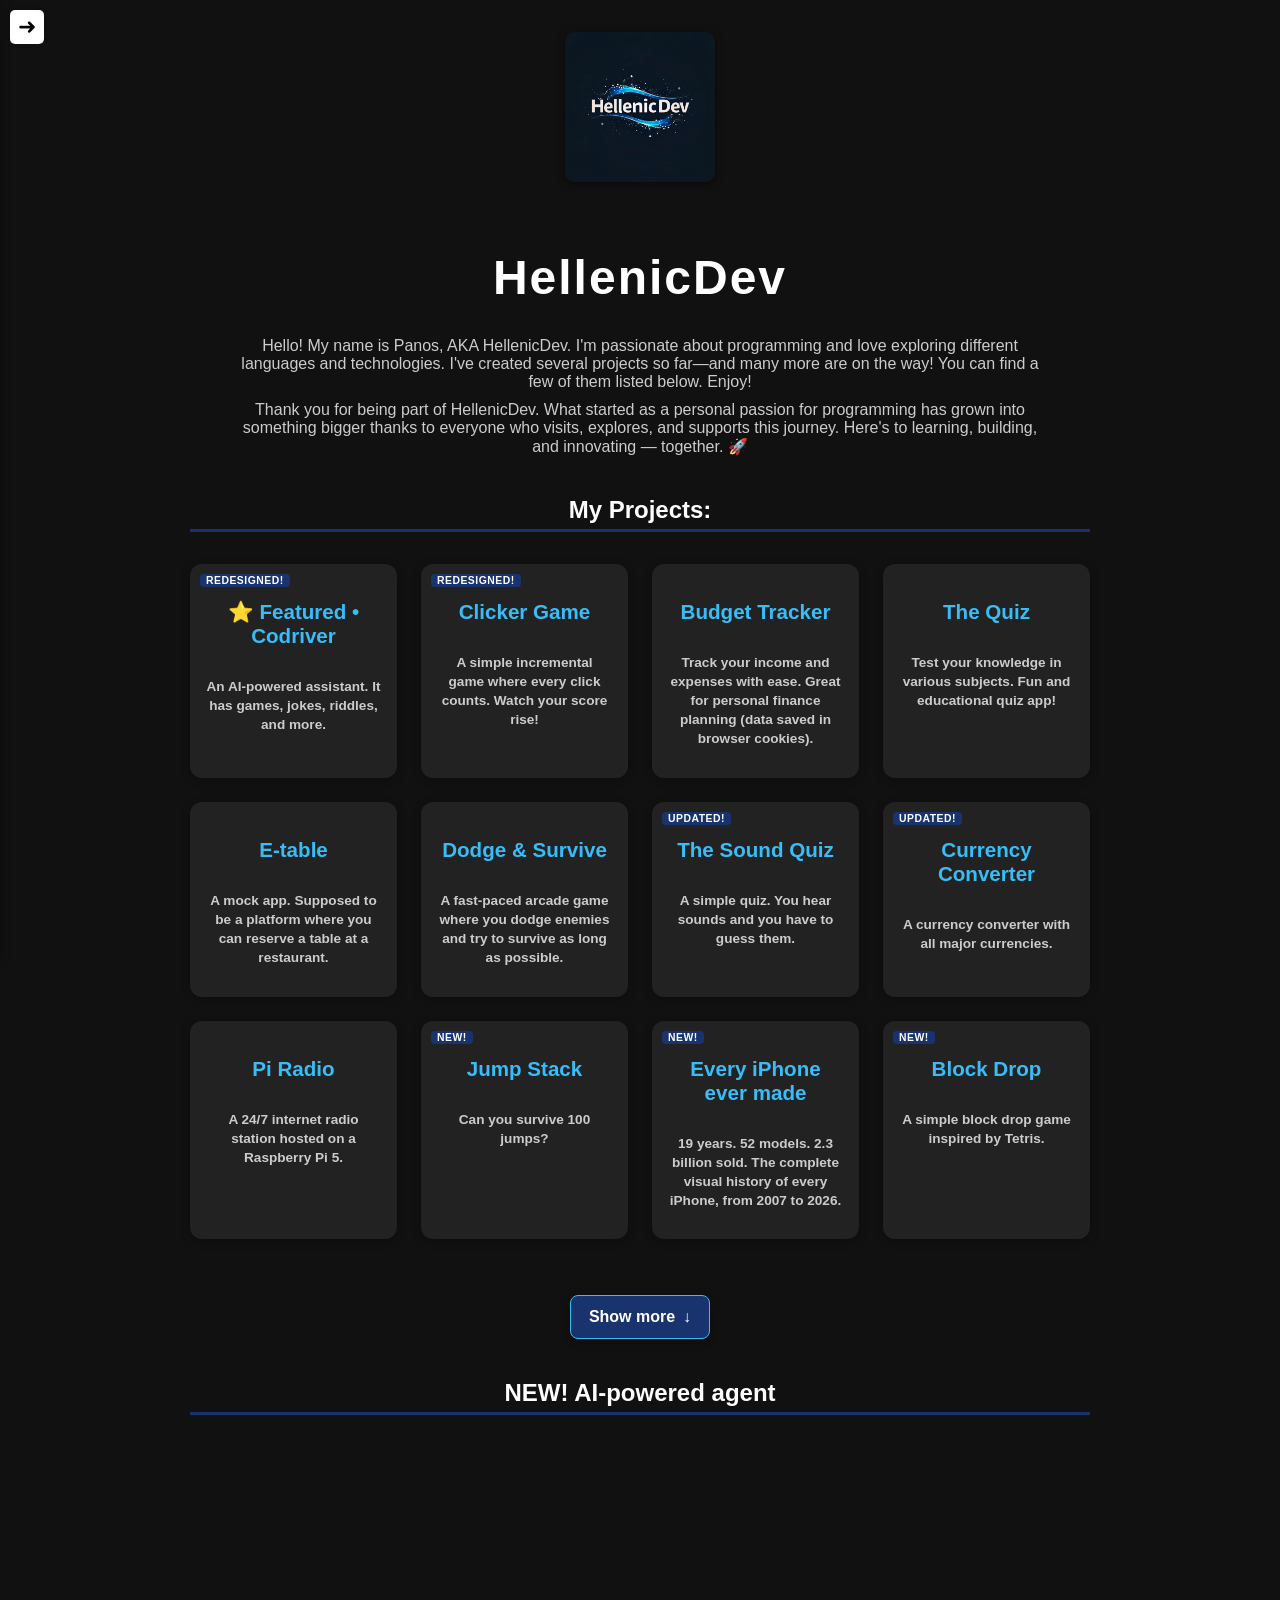
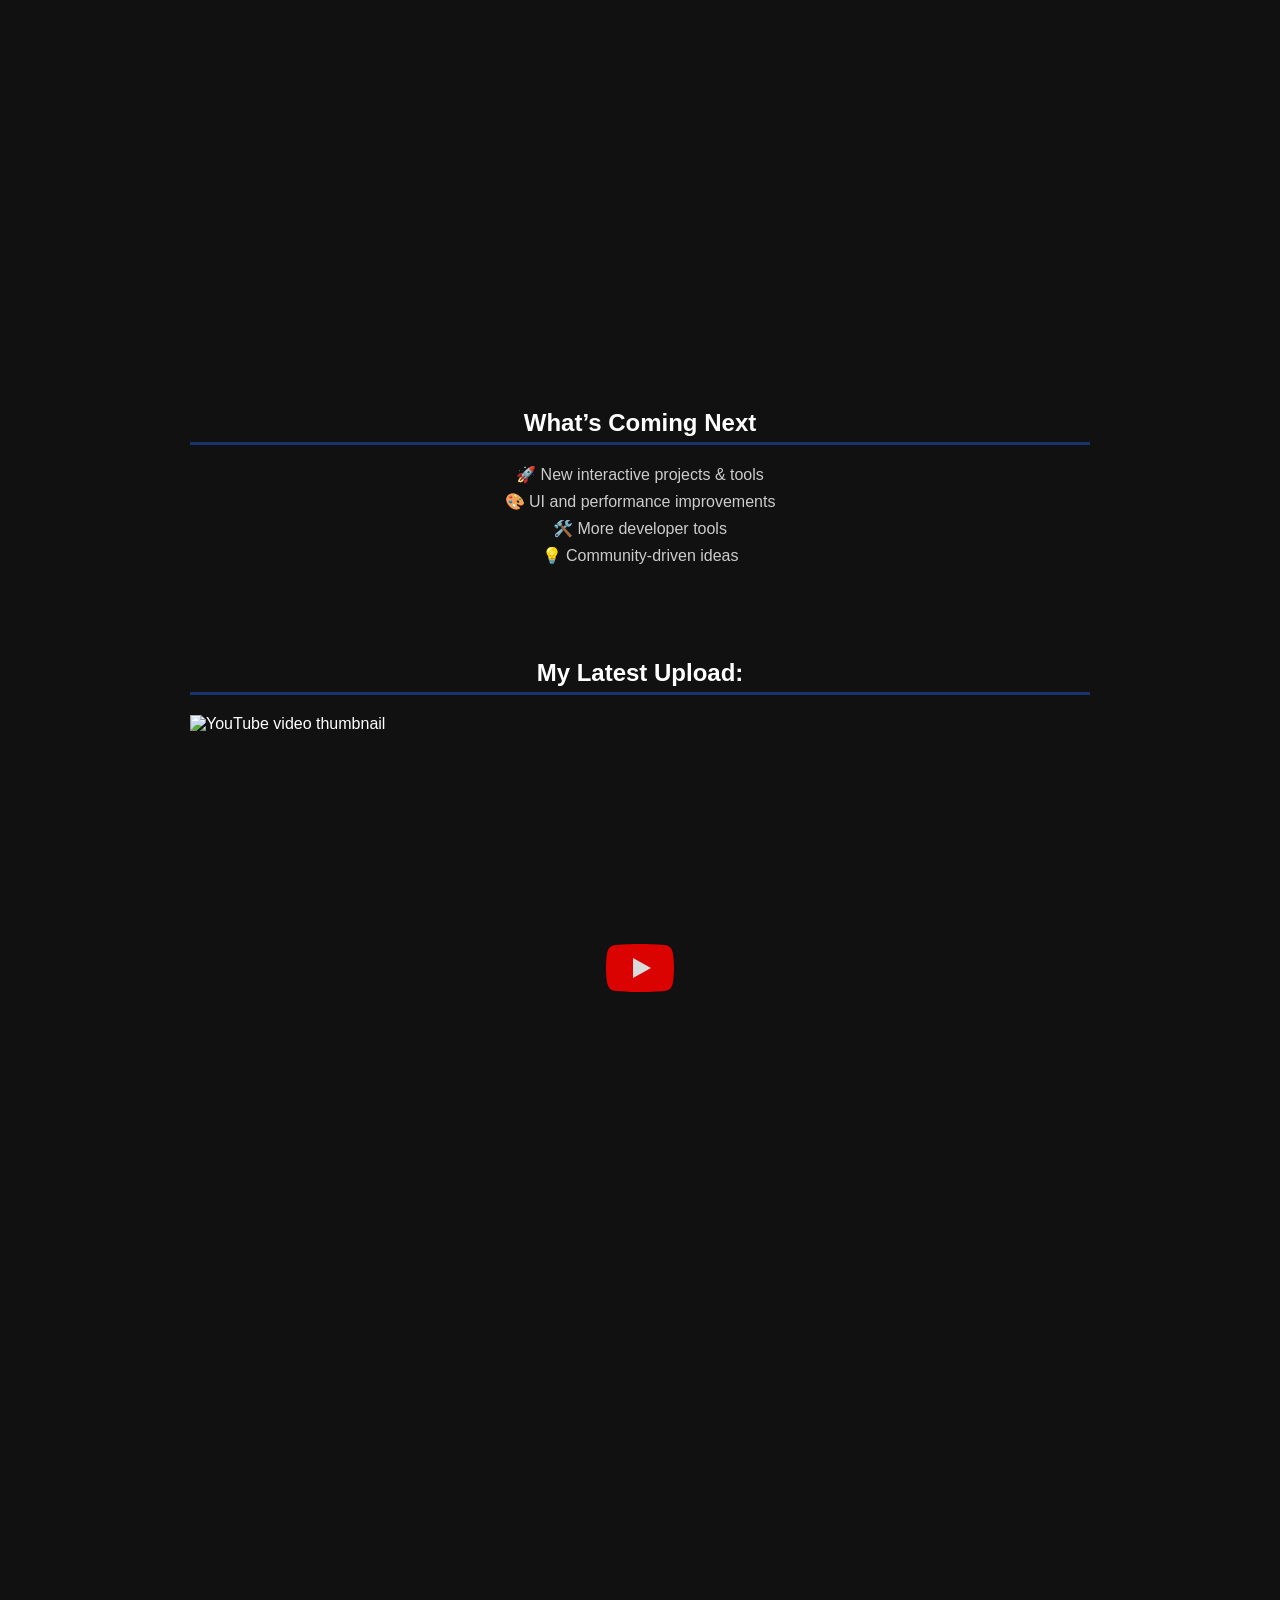
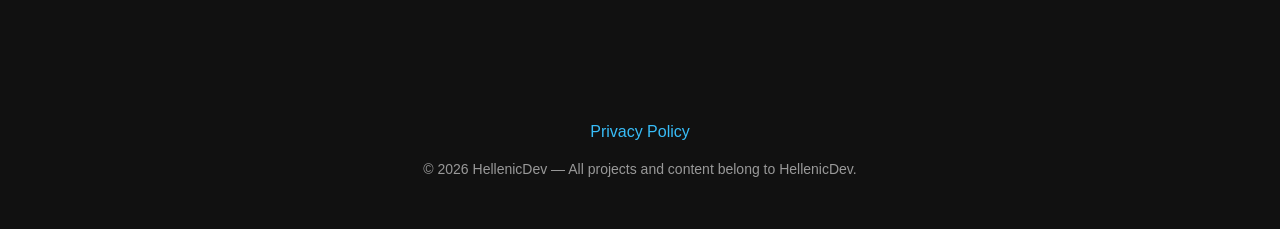
==== commit 5b3fe311: "Replace logo.webp with logo.png" ====
--- a/index.html
+++ b/index.html
@@ -13,30 +13,34 @@
 <meta name="googlebot" content="index, follow">
 <meta property="og:title" content="HellenicDev">
 <meta property="og:description" content="Programming projects, tools, and AI apps by HellenicDev.">
-<meta property="og:image" content="https://hellenicdev.github.io/logo.webp">
+<meta property="og:image" content="https://hellenicdev.eu/logo.png">
 <meta property="og:image:width" content="1152">
 <meta property="og:image:height" content="1152">
-<meta property="og:url" content="https://hellenicdev.github.io">
+<meta property="og:url" content="https://hellenicdev.eu">
 <meta property="og:type" content="website">
 <meta property="og:site_name" content="HellenicDev">
 <meta property="og:locale" content="en_US">
 <meta name="twitter:card" content="summary_large_image">
 <meta name="twitter:title" content="HellenicDev">
 <meta name="twitter:description" content="Programming projects, tools, and AI apps by HellenicDev.">
-<meta name="twitter:image" content="https://hellenicdev.github.io/logo.webp">
+<meta name="twitter:image" content="https://hellenicdev.eu/logo.png">
 <meta name="twitter:site" content="@hellenicdev">
 <meta name="twitter:creator" content="@hellenicdev">
-<link rel="icon" type="image/webp" href="/logo.webp">
-<link rel="apple-touch-icon" href="/logo.webp">
+<link rel="icon" type="image/png" href="/logo.png">
+<link rel="apple-touch-icon" href="/logo.png">
 <link rel="manifest" href="/manifest.json">
-<link rel="canonical" href="https://hellenicdev.github.io">
-<link rel="preload" as="image" href="/logo.webp" fetchpriority="high">
+<link rel="canonical" href="https://hellenicdev.eu">
+<link rel="preload" as="image" href="/logo.png" fetchpriority="high">
 <link rel="preconnect" href="https://www.googletagmanager.com">
 <link rel="preconnect" href="https://cdn.supportfast.ai">
 <link rel="preconnect" href="https://www.youtube.com">
 <link rel="preconnect" href="https://assets.mailerlite.com">
 <link rel="preconnect" href="https://consent.cookiebot.com">
 <link rel="preconnect" href="https://www.google.com">
+<link rel="preconnect" href="https://townsquare.cauenapier.com" crossorigin />
+<link rel="stylesheet" href="https://townsquare.cauenapier.com/widget.css" media="print" onload="this.media='all'" />
+<link rel="stylesheet" href="https://townsquare.cauenapier.com/api/sites/site_AhJUHC2I6JqmhTQA/style.css" media="print" onload="this.media='all'" />
+<noscript><link rel="stylesheet" href="https://townsquare.cauenapier.com/widget.css" /><link rel="stylesheet" href="https://townsquare.cauenapier.com/api/sites/site_AhJUHC2I6JqmhTQA/style.css" /></noscript>
 <link rel="dns-prefetch" href="https://www.youtube.com">
 <link rel="dns-prefetch" href="//cdn.supportfast.ai">
 <link rel="dns-prefetch" href="//assets.mailerlite.com">
@@ -47,8 +51,8 @@
   "@type": "Person",
   "name": "HellenicDev",
   "givenName": "Panos",
-  "url": "https://hellenicdev.github.io",
-  "image": "https://hellenicdev.github.io/logo.webp",
+  "url": "https://hellenicdev.eu",
+  "image": "https://hellenicdev.eu/logo.png",
   "sameAs": [
     "https://github.com/hellenicdev",
     "https://youtube.com/@hellenicdev",
@@ -60,11 +64,11 @@
   "@context": "https://schema.org",
   "@type": "WebSite",
   "name": "HellenicDev",
-  "url": "https://hellenicdev.github.io",
+  "url": "https://hellenicdev.eu",
   "description": "Programming projects, tools, and AI apps by HellenicDev.",
   "potentialAction": {
     "@type": "SearchAction",
-    "target": "https://hellenicdev.github.io/?q={search_term_string}",
+    "target": "https://hellenicdev.eu/?q={search_term_string}",
     "query-input": "required name=search_term_string"
   }
 }, {
@@ -74,13 +78,13 @@
     "@type": "ListItem",
     "position": 1,
     "name": "Home",
-    "item": "https://hellenicdev.github.io"
+    "item": "https://hellenicdev.eu"
   }]
 }, {
   "@context": "https://schema.org",
   "@type": "SoftwareApplication",
   "name": "Codriver",
-  "url": "https://hellenicdev.github.io/codriver/frontend",
+  "url": "https://hellenicdev.eu/codriver/frontend",
   "description": "An AI-powered assistant with games, jokes, riddles, and more.",
   "applicationCategory": "AIApplication",
   "operatingSystem": "Web"
@@ -88,7 +92,7 @@
   "@context": "https://schema.org",
   "@type": "SoftwareApplication",
   "name": "Clicker Game",
-  "url": "https://hellenicdev.github.io/clicker-game",
+  "url": "https://hellenicdev.eu/clicker-game",
   "description": "A simple incremental game where every click counts.",
   "applicationCategory": "GameApplication",
   "operatingSystem": "Web"
@@ -96,7 +100,7 @@
   "@context": "https://schema.org",
   "@type": "SoftwareApplication",
   "name": "The Quiz",
-  "url": "https://hellenicdev.github.io/the-quiz",
+  "url": "https://hellenicdev.eu/the-quiz",
   "description": "Test your knowledge in various subjects. Fun and educational quiz app.",
   "applicationCategory": "GameApplication",
   "operatingSystem": "Web"
@@ -104,7 +108,7 @@
   "@context": "https://schema.org",
   "@type": "SoftwareApplication",
   "name": "Dodge & Survive",
-  "url": "https://hellenicdev.github.io/dodge-and-survive",
+  "url": "https://hellenicdev.eu/dodge-and-survive",
   "description": "A fast-paced arcade game where you dodge enemies and try to survive.",
   "applicationCategory": "GameApplication",
   "operatingSystem": "Web"
@@ -112,7 +116,7 @@
   "@context": "https://schema.org",
   "@type": "SoftwareApplication",
   "name": "E-table",
-  "url": "https://hellenicdev.github.io/e-table",
+  "url": "https://hellenicdev.eu/e-table",
   "description": "A mock restaurant table reservation platform.",
   "applicationCategory": "WebApplication",
   "operatingSystem": "Web"
@@ -120,7 +124,7 @@
   "@context": "https://schema.org",
   "@type": "SoftwareApplication",
   "name": "The Sound Quiz",
-  "url": "https://hellenicdev.github.io/the-sound-quiz",
+  "url": "https://hellenicdev.eu/the-sound-quiz",
   "description": "A simple quiz where you hear sounds and guess them.",
   "applicationCategory": "GameApplication",
   "operatingSystem": "Web"
@@ -128,7 +132,7 @@
   "@context": "https://schema.org",
   "@type": "SoftwareApplication",
   "name": "Pi Radio",
-  "url": "https://hellenicdev.github.io/pi-radio",
+  "url": "https://hellenicdev.eu/pi-radio",
   "description": "A 24/7 internet radio station hosted on a Raspberry Pi 5.",
   "applicationCategory": "WebApplication",
   "operatingSystem": "Web"
@@ -136,7 +140,7 @@
   "@context": "https://schema.org",
   "@type": "SoftwareApplication",
   "name": "Jump Stack",
-  "url": "https://hellenicdev.github.io/jump-stack",
+  "url": "https://hellenicdev.eu/jump-stack",
   "description": "Can you survive 100 jumps?",
   "applicationCategory": "GameApplication",
   "operatingSystem": "Web"
@@ -144,7 +148,7 @@
   "@context": "https://schema.org",
   "@type": "SoftwareApplication",
   "name": "Every iPhone ever made",
-  "url": "https://hellenicdev.github.io/every-iphone",
+  "url": "https://hellenicdev.eu/every-iphone",
   "description": "19 years. 52 models. The complete visual history of every iPhone from 2007 to 2026.",
   "applicationCategory": "WebApplication",
   "operatingSystem": "Web"
@@ -152,7 +156,7 @@
   "@context": "https://schema.org",
   "@type": "SoftwareApplication",
   "name": "Block Drop",
-  "url": "https://hellenicdev.github.io/block-drop",
+  "url": "https://hellenicdev.eu/block-drop",
   "description": "A simple block drop game inspired by Tetris.",
   "applicationCategory": "GameApplication",
   "operatingSystem": "Web"
@@ -234,7 +238,7 @@
 
 <header>
 <img
-  src="logo.webp"
+  src="logo.png"
   width="150"
   height="150"
   class="logo"
@@ -263,7 +267,7 @@
     <div class="game-card">
 	<!-- <span class="maintenance-tag">UNDER MAINTANENCE</span> -->
 	<span class="new-tag">REDESIGNED!</span>
-      <a href="https://hellenicdev.github.io/codriver/frontend?utm_source=hellenicdev.github.io">
+      <a href="https://hellenicdev.eu/codriver/frontend?utm_source=hellenicdev.eu">
         <h3>⭐ Featured • Codriver</h3>
         <p>An AI-powered assistant. It has games, jokes, riddles, and more.</p>
 		<!--<p class="last-updated" data-meta="codriver/meta.json">
@@ -273,7 +277,7 @@
     </div>
     <div class="game-card">
 	<span class="new-tag">REDESIGNED!</span>
-      <a href="https://hellenicdev.github.io/clicker-game?utm_source=hellenicdev.github.io">
+      <a href="https://hellenicdev.eu/clicker-game?utm_source=hellenicdev.eu">
         <h3>Clicker Game</h3>
         <p>A simple incremental game where every click counts. Watch your score rise!</p>
 		<!--<p class="last-updated" data-meta="clicker-game/meta.json">
@@ -284,7 +288,7 @@
     <div class="game-card">
 	<!--<span class="new-tag">UPDATED!</span>-->
 	<!-- <span class="maintenance-tag">UNDER MAINTANENCE</span> -->
-      <a href="https://hellenicdev.github.io/budget-tracker?utm_source=hellenicdev.github.io">
+      <a href="https://hellenicdev.eu/budget-tracker?utm_source=hellenicdev.eu">
         <h3>Budget Tracker</h3>
         <p>Track your income and expenses with ease. Great for personal finance planning (data saved in browser cookies).</p>
 		<!--<p class="last-updated" data-meta="budget-tracker/meta.json">
@@ -294,7 +298,7 @@
     </div>
     <div class="game-card">
 	<!--<span class="new-tag">UPDATED!</span>-->
-      <a href="https://hellenicdev.github.io/the-quiz?utm_source=hellenicdev.github.io">
+      <a href="https://hellenicdev.eu/the-quiz?utm_source=hellenicdev.eu">
         <h3>The Quiz</h3>
         <p>Test your knowledge in various subjects. Fun and educational quiz app!</p>
 		<!--<p class="last-updated" data-meta="the-quiz/meta.json">
@@ -304,7 +308,7 @@
     </div>
     <div class="game-card">
 	<!--<span class="new-tag">UPDATED!</span>-->
-      <a href="https://hellenicdev.github.io/e-table?utm_source=hellenicdev.github.io">
+      <a href="https://hellenicdev.eu/e-table?utm_source=hellenicdev.eu">
         <h3>E-table</h3>
         <p>A mock app. Supposed to be a platform where you can reserve a table at a restaurant.</p>
 		<!--<p class="last-updated" data-meta="e-table/meta.json">
@@ -314,7 +318,7 @@
     </div>
     <div class="game-card">
 	<!--<span class="new-tag">UPDATED!</span>-->
-      <a href="https://hellenicdev.github.io/dodge-and-survive?utm_source=hellenicdev.github.io">
+      <a href="https://hellenicdev.eu/dodge-and-survive?utm_source=hellenicdev.eu">
         <h3>Dodge & Survive</h3>
         <p>A fast-paced arcade game where you dodge enemies and try to survive as long as possible.</p>
 		<!--<p class="last-updated" data-meta="dodge-and-survive/meta.json">
@@ -324,7 +328,7 @@
     </div>
     <div class="game-card">
 	<span class="new-tag">UPDATED!</span>
-      <a href="https://hellenicdev.github.io/the-sound-quiz?utm_source=hellenicdev.github.io">
+      <a href="https://hellenicdev.eu/the-sound-quiz?utm_source=hellenicdev.eu">
         <h3>The Sound Quiz</h3>
         <p>A simple quiz. You hear sounds and you have to guess them.</p>
 		<!--<p class="last-updated" data-meta="the-sound-quiz/meta.json">
@@ -335,7 +339,7 @@
 	<div class="game-card">
   <!-- <span class="maintenance-tag">UNDER MAINTANENCE</span> -->
 	<span class="new-tag">UPDATED!</span>
-  <a href="https://currency-converter-7fmk.onrender.com?utm_source=hellenicdev.github.io">
+  <a href="https://currency-converter-7fmk.onrender.com?utm_source=hellenicdev.eu">
     <h3>Currency Converter</h3>
     <p>A currency converter with all major currencies.</p>
 	<!--<p class="last-updated" data-meta="currency-converter/meta.json">
@@ -345,7 +349,7 @@
 </div>
 <div class="game-card">
   <!--<span class="new-tag">UPDATED!</span>-->
-  <a href="https://hellenicdev.github.io/pi-radio?utm_source=hellenicdev.github.io">
+  <a href="https://hellenicdev.eu/pi-radio?utm_source=hellenicdev.eu">
     <h3>Pi Radio</h3>
     <p>A 24/7 internet radio station hosted on a Raspberry Pi 5.</p>
   </a>
@@ -353,7 +357,7 @@
 
 <div class="game-card">
   <span class="new-tag">NEW!</span>
-  <a href="https://hellenicdev.github.io/jump-stack?utm_source=hellenicdev.github.io">
+  <a href="https://hellenicdev.eu/jump-stack?utm_source=hellenicdev.eu">
     <h3>Jump Stack</h3>
     <p>Can you survive 100 jumps?</p>
   </a>
@@ -361,7 +365,7 @@
 
 <div class="game-card">
   <span class="new-tag">NEW!</span>
-  <a href="https://hellenicdev.github.io/every-iphone?utm_source=hellenicdev.github.io">
+  <a href="https://hellenicdev.eu/every-iphone?utm_source=hellenicdev.eu">
     <h3>Every iPhone ever made</h3>
     <p>19 years. 52 models. 2.3 billion sold. The complete visual history of every iPhone, from 2007 to 2026.</p>
   </a>
@@ -369,7 +373,7 @@
 
 <div class="game-card">
   <span class="new-tag">NEW!</span>
-  <a href="https://hellenicdev.github.io/block-drop?utm_source=hellenicdev.github.io">
+  <a href="https://hellenicdev.eu/block-drop?utm_source=hellenicdev.eu">
     <h3>Block Drop</h3>
     <p>A simple block drop game inspired by Tetris.</p>
   </a>
@@ -380,7 +384,7 @@
     <div class="game-card project-extra">
       <!-- <span class="maintenance-tag">UNDER MAINTANENCE</span> -->
       <span class="new-tag">NEW!</span>
-      <a href="https://hellenicdev.github.io/cf-email-decoder/public?utm_source=hellenicdev.github.io">
+      <a href="https://hellenicdev.eu/cf-email-decoder/public?utm_source=hellenicdev.eu">
         <h3>Cloudflare Email Decoder</h3>
         <p>A simple tool that decodes emails protected by Cloudflare's Zero Trust program. </p>
       </a>
@@ -389,7 +393,7 @@
     <div class="game-card project-extra">
       <!-- <span class="maintenance-tag">UNDER MAINTANENCE</span> -->
       <span class="new-tag">NEW!</span>
-      <a href="https://hellenicdev.github.io/website-inliner?utm_source=hellenicdev.github.io">
+      <a href="https://hellenicdev.eu/website-inliner?utm_source=hellenicdev.eu">
         <h3>Website Inliner</h3>
         <p>A simple tool that clones a website's source code.</p>
       </a>
@@ -398,7 +402,7 @@
     <div class="game-card project-extra">
       <!-- <span class="maintenance-tag">UNDER MAINTANENCE</span> -->
       <span class="new-tag">NEW!</span>
-      <a href="https://hellenicdev.github.io/life-simulator/frontend?utm_source=hellenicdev.github.io">
+      <a href="https://hellenicdev.eu/life-simulator/frontend?utm_source=hellenicdev.eu">
         <h3>Life Timeline Simulator</h3>
         <p>A scroll-based life simulator where you enter your habits and watch a unique timeline of your life unfold.</p>
       </a>
@@ -407,7 +411,7 @@
     <div class="game-card project-extra">
       <!-- <span class="maintenance-tag">UNDER MAINTANENCE</span> -->
       <span class="new-tag">NEW!</span>
-      <a href="https://hellenicdev.github.io/pulsewire-ai?utm_source=hellenicdev.github.io">
+      <a href="https://hellenicdev.eu/pulsewire-ai?utm_source=hellenicdev.eu">
         <h3>PulseWire AI</h3>
         <p>A new era of news. It fetches news from certified sites and passes them through multiple checks to make sure they are true.</p>
       </a>
@@ -416,7 +420,7 @@
     <div class="game-card project-extra">
       <!-- <span class="maintenance-tag">UNDER MAINTANENCE</span> -->
       <span class="new-tag">NEW!</span>
-      <a href="https://hellenicdev.github.io/ghost-chat?utm_source=hellenicdev.github.io">
+      <a href="https://hellenicdev.eu/ghost-chat?utm_source=hellenicdev.eu">
         <h3>Ghost Chat</h3>
         <p>A full-stack anonymous real-time chat app where users join or create rooms instantly with auto-generated nicknames, no sign-up, and zero data persistence.</p>
       </a>
@@ -425,7 +429,7 @@
     <div class="game-card project-extra">
       <!-- <span class="maintenance-tag">UNDER MAINTANENCE</span> -->
       <span class="new-tag">NEW!</span>
-      <a href="https://hellenicdev.github.io/holodraw/client?utm_source=hellenicdev.github.io">
+      <a href="https://hellenicdev.eu/holodraw/client?utm_source=hellenicdev.eu">
         <h3>HoloDraw</h3>
         <p>Draw, sketch, and brainstorm with your team in real-time. Infinite canvas, multiple tools, and multiplayer collaboration.</p>
       </a>
@@ -434,7 +438,7 @@
     <div class="game-card project-extra">
       <!-- <span class="maintenance-tag">UNDER MAINTANENCE</span> -->
       <span class="new-tag">NEW!</span>
-      <a href="https://hellenicdev.github.io/anonymous-confession-wall/frontend?utm_source=hellenicdev.github.io">
+      <a href="https://hellenicdev.eu/anonymous-confession-wall/frontend?utm_source=hellenicdev.eu">
         <h3>Anonymous Confession Wall</h3>
         <p>Share your secrets anonymously. No judgment. No names.</p>
       </a>
@@ -443,7 +447,7 @@
     <div class="game-card project-extra">
       <!-- <span class="maintenance-tag">UNDER MAINTANENCE</span> -->
       <span class="new-tag">NEW!</span>
-      <a href="https://qoupons.github.io?utm_source=hellenicdev.github.io">
+      <a href="https://qoupons.github.io?utm_source=hellenicdev.eu">
         <h3>Qoupons</h3>
         <p>Verified free coupons and discount codes from top stores.</p>
       </a>
@@ -452,7 +456,7 @@
     <div class="game-card project-extra">
       <!-- <span class="maintenance-tag">UNDER MAINTANENCE</span> -->
       <span class="new-tag">NEW!</span>
-      <a href="https://hellenicdev.github.io/file-transfer?utm_source=hellenicdev.github.io">
+      <a href="https://hellenicdev.eu/file-transfer?utm_source=hellenicdev.eu">
         <h3>File Transfer</h3>
         <p>Temporary file sharing rooms. Upload, share, and download files securely in realtime.</p>
       </a>
@@ -461,7 +465,7 @@
     <div class="game-card project-extra">
       <!-- <span class="maintenance-tag">UNDER MAINTANENCE</span> -->
       <span class="new-tag">NEW!</span>
-      <a href="https://hellenicdev.github.io/digimaster?utm_source=hellenicdev.github.io">
+      <a href="https://hellenicdev.eu/digimaster?utm_source=hellenicdev.eu">
         <h3>Digimaster</h3>
         <p>A mini number guessing game. Number updates every 12 hours or when guessed correctly.</p>
       </a>
@@ -469,7 +473,7 @@
 
     <div class="game-card project-extra">
       <span class="new-tag">UPDATED!</span>
-      <a href="https://hellenicdev.github.io/inbox-simulator?utm_source=hellenicdev.github.io">
+      <a href="https://hellenicdev.eu/inbox-simulator?utm_source=hellenicdev.eu">
         <h3>Inbox Simulator</h3>
         <p>A Gmail-style inbox simulation where you receive AI-generated emails from high-profile figures in business, tech, media, sports, and entertainment.</p>
       </a>
@@ -570,7 +574,7 @@
   <div id="popup-ad" class="popup-ad" role="dialog" aria-modal="true" aria-label="Sponsored offer" aria-hidden="true">
     <strong>Sponsored Offer - Accommodation in Corfu, Greece.</strong>
     <p>Nikoletta's Apartments. 9.6 Booking rating. Situated in Tzavros, Nikoleta's Corfu Apartment belongs to a block of houses which feature a large outdoor pool and a colorful garden full of flowers and trees. Set in a 8,000 m² area, the property offers fully equipped apartments with free WiFi access and shaded verandas overlooking the pool.</p>
-    <a href="https://www.booking.com/Share-BN5noZ?utm_source=hellenicdev.github.io" target="_blank" rel="noopener sponsored" class="link">Check it out →</a>
+    <a href="https://www.booking.com/Share-BN5noZ?utm_source=hellenicdev.eu" target="_blank" rel="noopener sponsored" class="link">Check it out →</a>
     <button class="popup-ad-1" id="popupCloseBtn" aria-label="Close dialog">&times;</button>
   </div>
   
@@ -648,7 +652,7 @@
 
                   
 
-                  <p>You can unsubscribe anytime. For more details, review our&nbsp;<span><a href="https://hellenicdev.github.io/privacy-policy.html" target="_blank">privacy policy</a>.</span></p>
+                  <p>You can unsubscribe anytime. For more details, review our&nbsp;<span><a href="https://hellenicdev.eu/privacy-policy.html" target="_blank">privacy policy</a>.</span></p>
 
                   
                 </div>
@@ -715,7 +719,7 @@
   <h2 class="left-align"> HellenicDev Updates: </h2>
  <p class="announcement">
   🚀 <strong>HellenicDev</strong> has launched a new project:
-  <a href="https://hellenicdev.github.io/pi-radio?utm_source=hellenicdev.github.io" target="_blank" class="link">Pi Radio</a>!
+  <a href="https://hellenicdev.eu/pi-radio?utm_source=hellenicdev.eu" target="_blank" class="link">Pi Radio</a>!
   <br>
   A 24/7 internet radio station powered by a Raspberry Pi 5.
   <br>
@@ -731,6 +735,18 @@
 </p>
 
  </div>
+
+<div id="townsquare-root"></div>
+<script type="module" async>
+  import { mountTownSquare } from "https://townsquare.cauenapier.com/townsquare.mjs";
+  mountTownSquare(document.getElementById("townsquare-root"), {
+    serverOrigin: "https://townsquare.cauenapier.com",
+    siteKey: "site_AhJUHC2I6JqmhTQA",
+    pluginModules: [{"name":"soccer-ball","module":"/widget/plugins/soccer-ball.mjs"}],
+    theme: "host",
+    weatherConfig: {"mode":"automatic","weather":"clear","distribution":{"clear":58,"rain":17,"snow":17,"storm":8}}
+  });
+</script>
 
 </main>
 <!-- END OF UPDATES -->
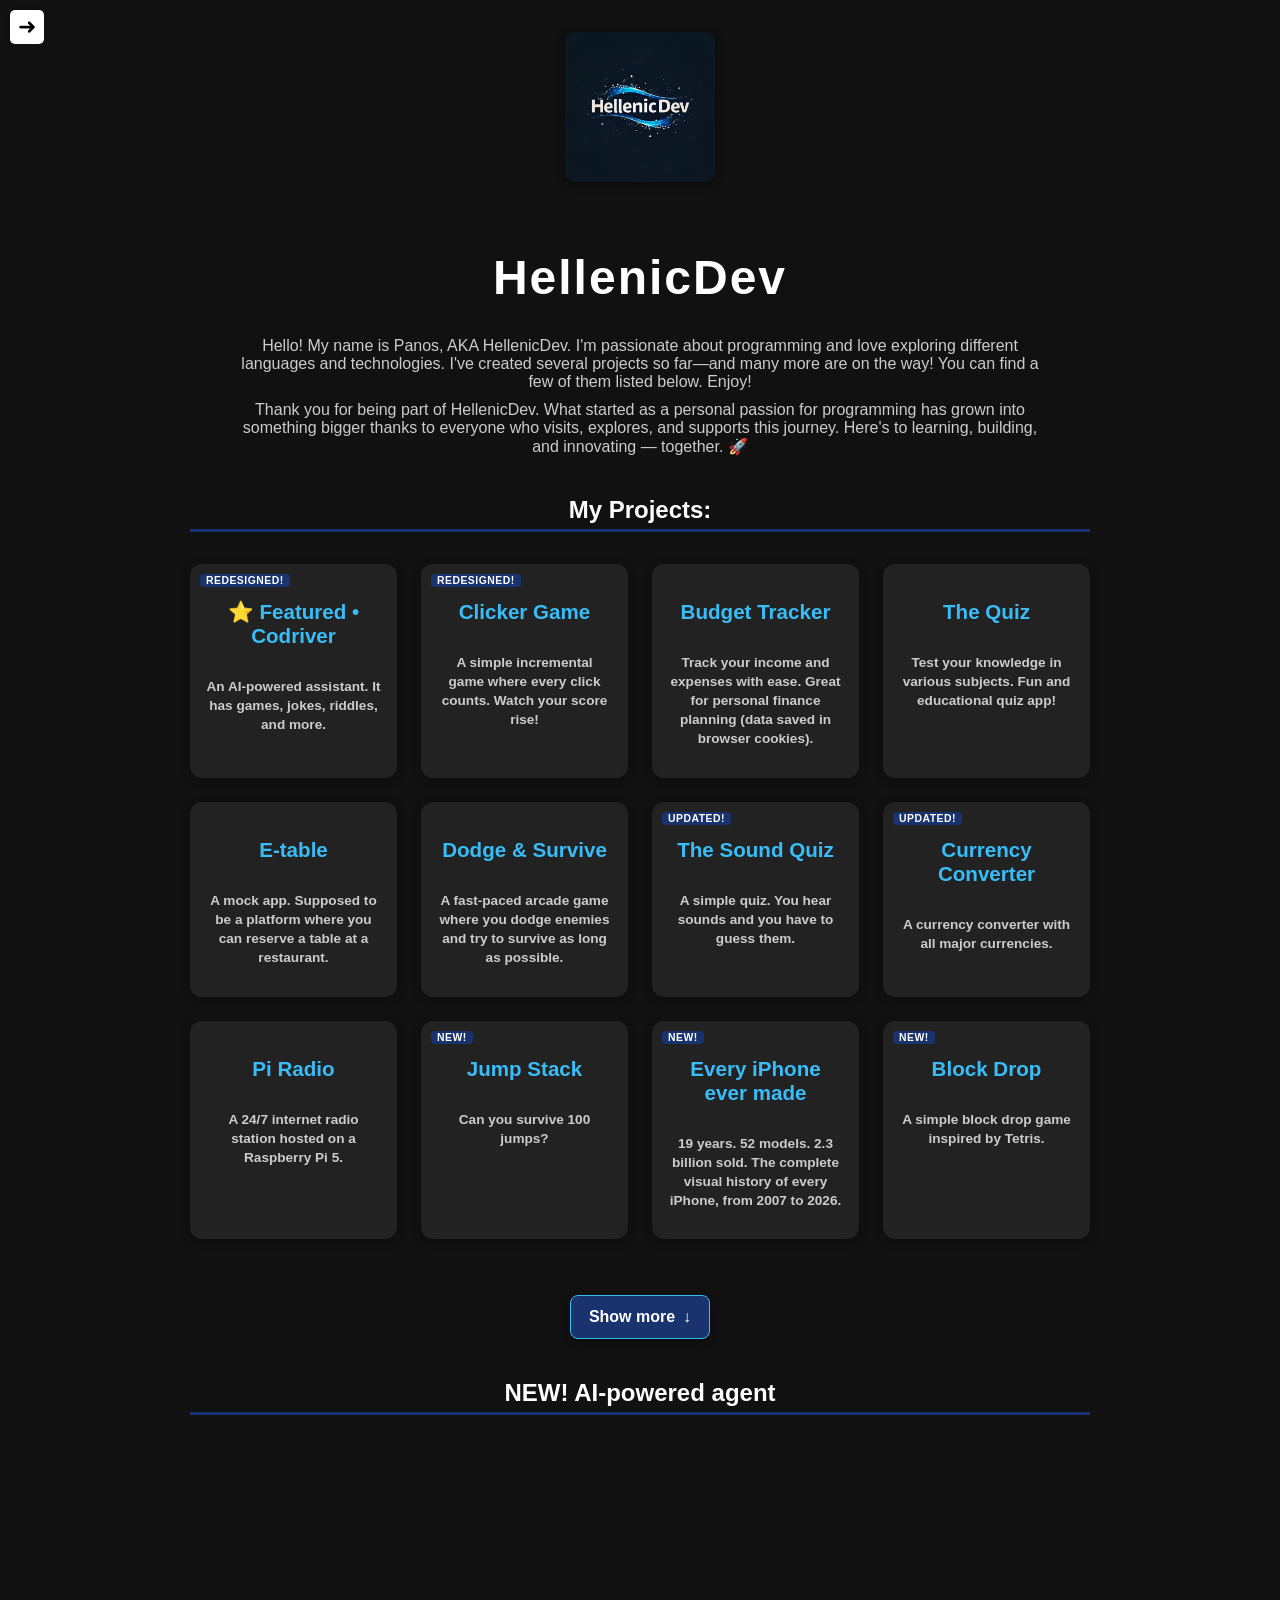
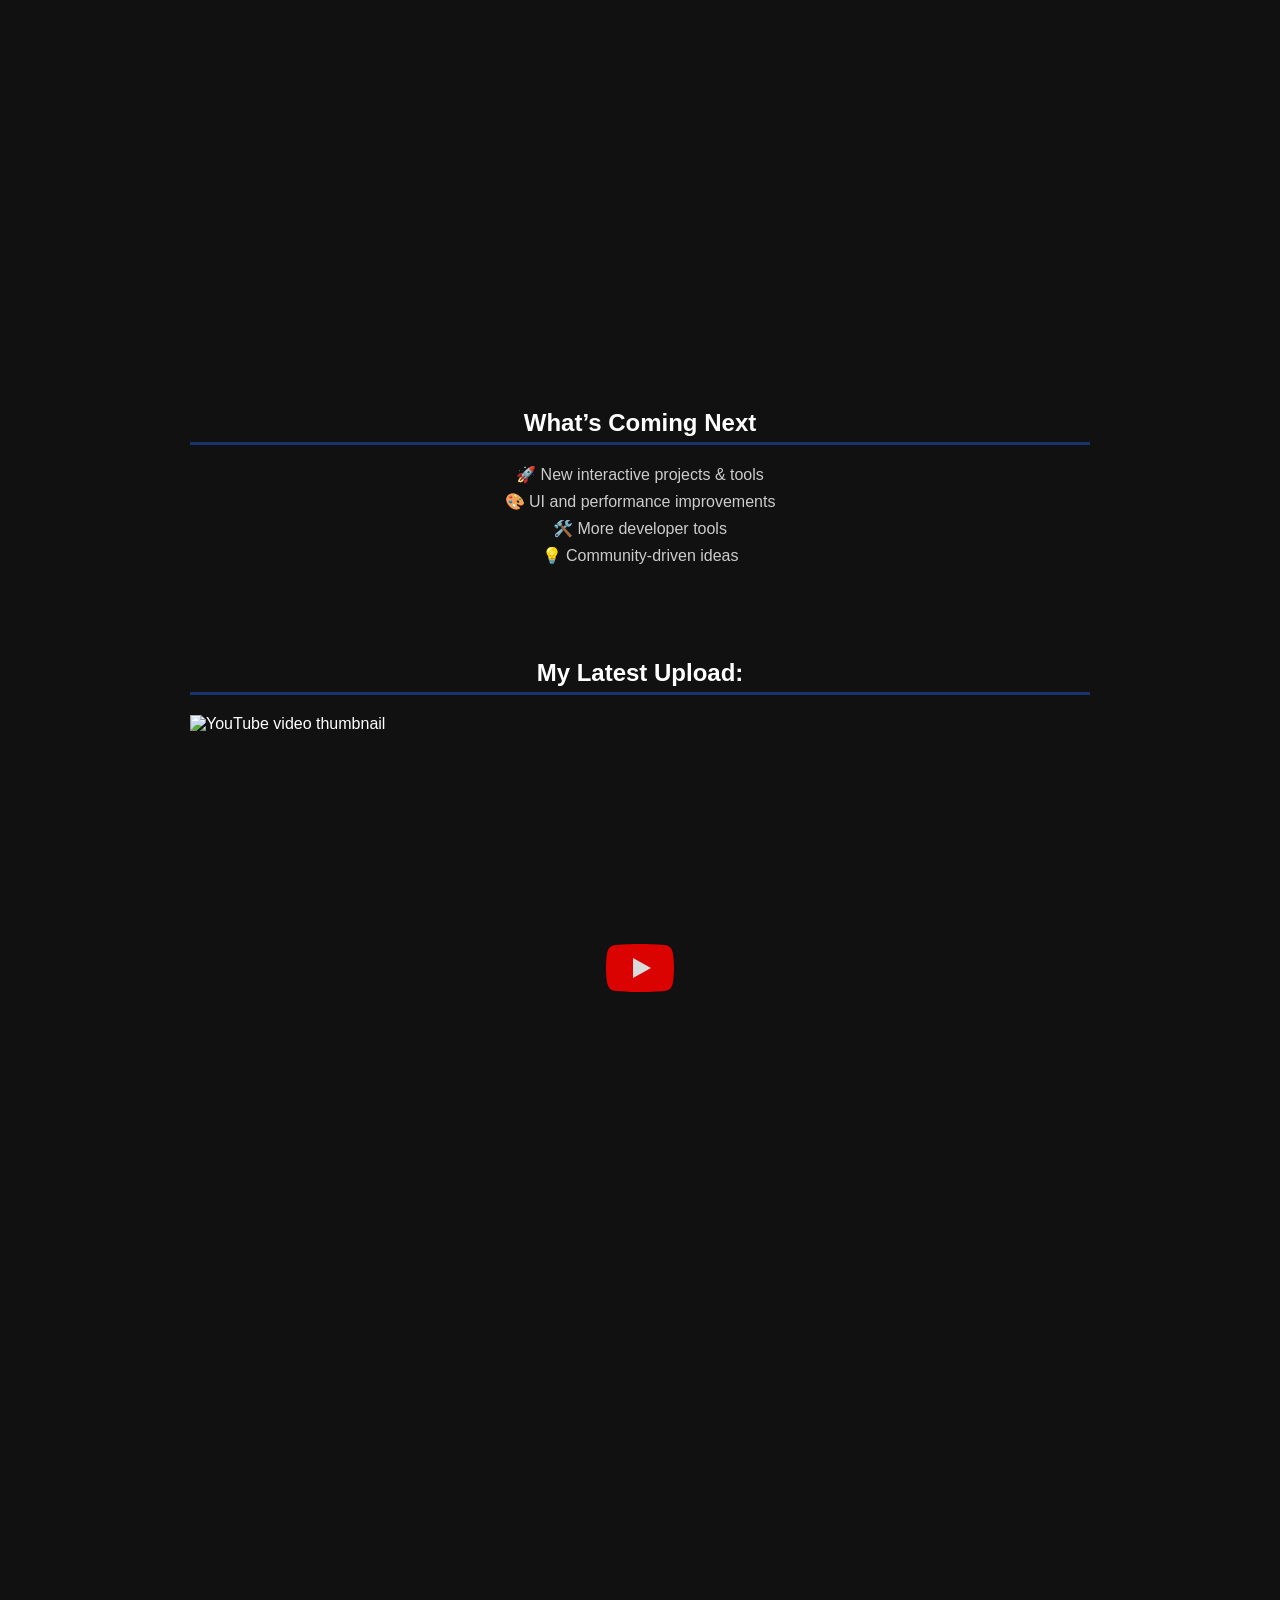
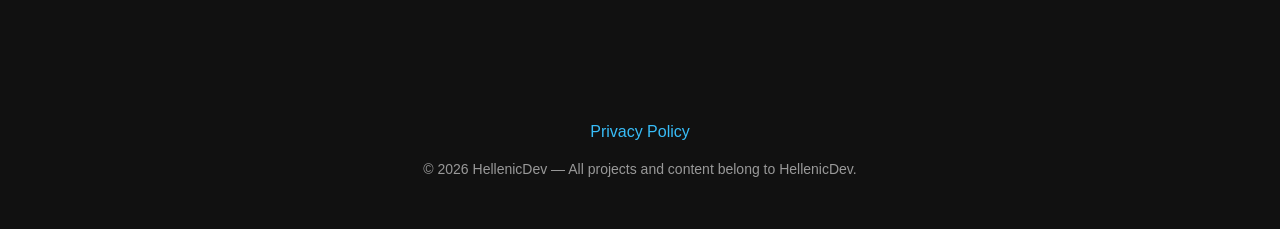
==== commit 4a5bea61: "Add backend APIs, rate limiting, and frontend fixes Multiple improvements across backend and fronten" ====
--- a/index.html
+++ b/index.html
@@ -7,6 +7,7 @@
 <meta name="author" content="HellenicDev"/>
 <meta name="theme-color" content="#19336e"/>
 <meta name="apple-mobile-web-app-capable" content="yes">
+<meta name="mobile-web-app-capable" content="yes">
 <meta name="apple-mobile-web-app-status-bar-style" content="black-translucent">
 <meta name="apple-mobile-web-app-title" content="HellenicDev">
 <meta name="robots" content="index, follow">
@@ -42,8 +43,8 @@
 <link rel="stylesheet" href="https://townsquare.cauenapier.com/api/sites/site_AhJUHC2I6JqmhTQA/style.css" media="print" onload="this.media='all'" />
 <noscript><link rel="stylesheet" href="https://townsquare.cauenapier.com/widget.css" /><link rel="stylesheet" href="https://townsquare.cauenapier.com/api/sites/site_AhJUHC2I6JqmhTQA/style.css" /></noscript>
 <link rel="dns-prefetch" href="https://www.youtube.com">
-<link rel="dns-prefetch" href="//cdn.supportfast.ai">
-<link rel="dns-prefetch" href="//assets.mailerlite.com">
+<link rel="dns-prefetch" href="https://cdn.supportfast.ai">
+<link rel="dns-prefetch" href="https://assets.mailerlite.com">
 
 <script type="application/ld+json">
 [{
@@ -65,12 +66,7 @@
   "@type": "WebSite",
   "name": "HellenicDev",
   "url": "https://hellenicdev.eu",
-  "description": "Programming projects, tools, and AI apps by HellenicDev.",
-  "potentialAction": {
-    "@type": "SearchAction",
-    "target": "https://hellenicdev.eu/?q={search_term_string}",
-    "query-input": "required name=search_term_string"
-  }
+  "description": "Programming projects, tools, and AI apps by HellenicDev."
 }, {
   "@context": "https://schema.org",
   "@type": "BreadcrumbList",
@@ -181,7 +177,7 @@
 .skip-link:focus{top:0;outline:3px solid #38bdf8}
 #menuButton{position:fixed;top:10px;left:10px;font-size:22px;background:#fff;color:#000;padding:4px 8px;border-radius:5px;cursor:pointer;z-index:1000;box-shadow:0 0 5px rgba(0,0,0,.2);transition:transform .3s;border:0;font-family:inherit}
 #menuButton.open{transform:rotate(90deg)}
-#sideMenu{position:fixed;top:0;left:-250px;width:250px;height:100%;background:#fff;padding-top:60px;transition:left .3s;z-index:999;box-shadow:2px 0 10px rgba(0,0,0,.2)}
+#sideMenu{position:fixed;top:0;left:-250px;width:250px;height:100%;background:#fff;padding-top:60px;transition:left .3s;z-index:999;box-shadow:2px 0 10px rgba(0,0,0,.2);visibility:hidden}
 #sideMenu a{display:block;padding:12px 20px;text-decoration:none;color:#000;font-weight:700}
 header{text-align:center;position:relative}
 .logo{width:150px;height:auto;margin-bottom:1.5rem;cursor:pointer;border-radius:10px;box-shadow:0 2px 8px rgba(0,0,0,.5)}
@@ -202,7 +198,7 @@
 .project-toggle{display:inline-flex;align-items:center;gap:.5rem;border:1px solid #38bdf8;background:#19336e;color:#fff;font:700 1rem/1 sans-serif;padding:.8rem 1.1rem;border-radius:8px;cursor:pointer;box-shadow:0 2px 10px rgba(0,0,0,.3)}
 .project-toggle-arrow{transition:transform .3s ease;display:inline-block}
 .project-toggle[aria-expanded=true] .project-toggle-arrow{transform:rotate(180deg)}
-.project-extra-wrapper{grid-column:1/-1;overflow:hidden;max-height:0}
+.project-extra-wrapper{grid-column:1/-1;overflow:hidden;max-height:0;visibility:hidden}
 .project-extra-grid{display:grid;grid-template-columns:repeat(auto-fill,minmax(200px,1fr));gap:1.5rem}
 .project-extra{opacity:0;transform:translateY(36px)}
 @media(max-width:768px){body{padding:1rem}h1{font-size:2rem}h2{font-size:1.5rem}#menuButton{font-size:18px;padding:3px 6px}#sideMenu{width:200px;padding-top:50px}.game-list{grid-template-columns:1fr;gap:1rem}}
@@ -212,8 +208,6 @@
 <link rel="stylesheet" href="/css/theme.css" media="print" onload="this.media='all';this.onload=null">
 <link rel="stylesheet" href="/css/components.css" media="print" onload="this.media='all';this.onload=null">
 <noscript><link rel="stylesheet" href="/style.min.css"><link rel="stylesheet" href="/css/theme.css"><link rel="stylesheet" href="/css/components.css"></noscript>
-
-<script defer src="https://www.google.com/recaptcha/api.js"></script>
 
 </head>
 <body>
@@ -737,7 +731,7 @@
  </div>
 
 <div id="townsquare-root"></div>
-<script type="module" async>
+<script type="module">
   import { mountTownSquare } from "https://townsquare.cauenapier.com/townsquare.mjs";
   mountTownSquare(document.getElementById("townsquare-root"), {
     serverOrigin: "https://townsquare.cauenapier.com",
@@ -797,6 +791,7 @@
           card.classList.add('is-visible');
         });
 
+        wrapper.style.visibility = 'visible';
         wrapper.style.maxHeight = wrapper.scrollHeight + 'px';
         wrapper.classList.add('is-open');
         wrapper.setAttribute('aria-hidden', 'false');
@@ -825,6 +820,7 @@
             extraCards.forEach(function(card) {
               card.style.transitionDelay = '';
             });
+            wrapper.style.visibility = 'hidden';
             isAnimating = false;
           }, 400);
         }, extraCards.length * staggerTime + 100);
--- a/style.min.css
+++ b/style.min.css
@@ -1,91 +1 @@
-body{font-family:sans-serif;background:#111;color:white;margin:0;padding:2rem;display:flex;flex-direction:column;align-items:center}
-.logo{width:150px;height:auto;margin-bottom:1.5rem;cursor:pointer;border-radius:10px;box-shadow:0 2px 8px rgba(0,0,0,0.5)}
-h1{font-size:3rem;margin-bottom:2rem;letter-spacing:2px;text-align:center}
-h4,.subtitle{text-align:center;max-width:800px;font-weight:normal;color:#ccc}
-h2{text-align:center;display:inline-block;margin:40px auto 20px;border-bottom:3px solid #19336e;padding-bottom:5px}
-h2.left-align{text-align:center;display:block;margin-left:0;border-bottom:3px solid #19336e;padding-bottom:5px}
-.game-list{width:100%;max-width:900px;display:grid;grid-template-columns:repeat(auto-fill,minmax(200px,1fr));gap:1.5rem;margin-top:2rem}
-.game-card{position:relative;background:#222;padding:1rem;border-radius:10px;box-shadow:0 2px 10px rgba(0,0,0,0.3);text-align:center;transition:transform 0.2s ease;display:flex;flex-direction:column}
-.game-card:hover{transform:scale(1.05)}
-.game-card a{display:flex;flex-direction:column;flex:1;text-decoration:none;color:#00aaff;font-weight:bold;font-size:1.1rem}
-.game-card a[aria-disabled="true"]{color:#555;pointer-events:none;cursor:default}
-.game-card a[aria-disabled="true"]:hover{transform:none}
-.game-card p{margin-top:0.5rem;font-size:0.95rem;color:#ccc;flex:1}
-.form-container{max-width:500px;margin:0 auto;border:2px solid #ddd;border-radius:10px;overflow:hidden;box-shadow:0 4px 12px rgba(0,0,0,0.1)}
-iframe{display:block;width:100%;max-width:100%}
-.new-year-banner{max-width:900px;margin:2.5rem auto 3.5rem;padding:2rem 2.5rem;text-align:center;background:linear-gradient( 135deg,rgba(25,51,110,0.25),rgba(25,51,110,0.05) );border:1px solid rgba(25,51,110,0.6);border-radius:18px;box-shadow:0 10px 30px rgba(0,0,0,0.45)}
-.new-year-banner h2{margin:0 0 0.8rem;font-size:2rem;color:#ffffff}
-.new-year-banner p{margin:0;font-size:1.1rem;color:#dbe4ff;line-height:1.6}
-.last-updated{margin-top:1rem;font-size:0.95rem;font-style:italic;color:#b6c2e2;text-align:center}
-.last-updated span{color:#19336e;font-weight:600}
-.coming-next{margin-top:3rem;text-align:center}
-.coming-next ul{list-style:none;padding:0}
-.coming-next li{margin:0.5rem 0;color:#ccc}
-.game-card .new-tag{position:absolute;top:10px;left:10px;background-color:red;color:white;font-size:0.75rem;font-weight:bold;padding:2px 6px;border-radius:4px;z-index:10;letter-spacing:1px;text-transform:uppercase}
-.announcement{font-family:'Segoe UI',Tahoma,sans-serif;background:linear-gradient(135deg,#0f172a,#1e293b);color:#e2e8f0;padding:16px 20px;border-radius:12px;max-width:500px;width:auto;margin:15px auto;line-height:1.6;box-shadow:0 8px 20px rgba(0,0,0,0.25)}
-.announcement a{color:#38bdf8;text-decoration:none;font-weight:600}
-.announcement a:hover{color:#7dd3fc}
-.link{font-family:'Segoe UI',Tahoma,sans-serif;color:#38bdf8;text-decoration:none;font-weight:500;position:relative;transition:color 0.3s ease}
-.link::after{content:'';position:absolute;width:0;height:2px;left:0;bottom:-2px;background:#38bdf8;transition:width 0.3s ease}
-.link:hover{color:#7dd3fc}
-.link:hover::after{width:100%}
-#menuButton{position:fixed;top:10px;left:10px;font-size:22px;background:white;color:black;padding:4px 8px;border-radius:5px;cursor:pointer;z-index:1000;box-shadow:0 0 5px rgba(0,0,0,0.2);transition:transform 0.3s ease}
-#menuButton.open{transform:rotate(90deg)}
-#sideMenu{position:fixed;top:0;left:-250px;width:250px;height:100%;background:white;padding-top:60px;transition:left 0.3s;z-index:999;box-shadow:2px 0 10px rgba(0,0,0,0.2)}
-#sideMenu a{display:block;padding:12px 20px;text-decoration:none;color:black;font-weight:bold}
-#sideMenu a:hover{background:#f0f0f0}
-#updates{text-align:center}
-html{scroll-behavior:smooth}
-header{text-align:center;position:relative}
-@media (max-width:768px){body{padding:1rem}
-h1{font-size:2rem}
-h2{font-size:1.5rem}
-.game-list{grid-template-columns:1fr;gap:1rem}
-.game-card{padding:0.8rem}
-#sideMenu{width:200px;padding-top:50px}
-#menuButton{font-size:18px;padding:3px 6px}
-.form-container{width:90%;margin:1rem auto}
-.new-year-banner{padding:1rem 1.5rem;margin:1.5rem auto 2rem}
-}
-.responsive-iframe{position:relative;width:100%;height:0;padding-bottom:56.25%}
-.responsive-iframe iframe{position:absolute;width:100%;height:100%;left:0;top:0;border:0}
-.captcha-button{text-align:center;margin-bottom:20px}
-.contact-mail{margin:10px;color:#D44638}
-.contact-youtube{margin:0 10px;color:#FF0000}
-.contact-github{margin:0 10px;color:#e6e6e6}
-.contact-discord{margin:0 10px;color:#5865F2}
-.contact-reddit{margin:0 10px;color:#FF4500}
-.contact-viber{margin:0 10px;color:#7360F2}
-.contact-substack{border:1px solid #EEE;background:white}
-.popup-ad{display:none;position:fixed;bottom:20px;right:20px;width:300px;background:#fff;border:1px solid #000000;border-radius:8px;padding:15px;box-shadow:0 4px 12px rgba(0,0,0,0.2);font-family:sans-serif;color:black;z-index:9999}
-.popup-ad-1{position:absolute;top:5px;right:10px;border:none;background:none;font-size:18px;cursor:pointer}
-.footer{text-align:center;padding:20px;font-size:14px;color:#999}
-.hidden-thanks{display:none;font-size:22px;text-align:center;margin-top:40px}
-.yt-placeholder{position:absolute;top:0;left:0;width:100%;height:100%;cursor:pointer;overflow:hidden}
-.yt-thumb{display:block;width:100%;height:100%;object-fit:cover}
-.yt-play-btn{position:absolute;top:50%;left:50%;transform:translate(-50%,-50%);opacity:.85;transition:opacity .2s;pointer-events:none;line-height:0}
-.yt-placeholder:hover .yt-play-btn{opacity:1}
-.yt-placeholder:focus-visible{outline:3px solid #38bdf8;outline-offset:-3px}
-#latest-upload{margin-top:60px}
-.contacts{text-align:center;margin-bottom:40px;margin:0 auto}
-.contacts a{display:inline-flex;align-items:center;justify-content:center;min-width:44px;min-height:44px;text-decoration:none}
-.skip-link{position:absolute;top:-100%;left:50%;transform:translateX(-50%);background:#19336e;color:#fff;padding:8px 16px;border-radius:0 0 8px 8px;z-index:9999;text-decoration:none;font-weight:700;transition:top 0.2s}
-.skip-link:focus{top:0;outline:3px solid #38bdf8}
-:focus-visible{outline:2px solid #38bdf8;outline-offset:2px}
-#menuButton:focus-visible{outline:3px solid #38bdf8;outline-offset:2px}
-.project-toggle-item{grid-column:1 / -1;display:flex;justify-content:center;margin-top:0.5rem}
-.project-toggle{display:inline-flex;align-items:center;gap:0.5rem;border:1px solid #38bdf8;background:#19336e;color:#fff;font:700 1rem/1 sans-serif;padding:0.8rem 1.1rem;border-radius:8px;cursor:pointer;box-shadow:0 2px 10px rgba(0,0,0,0.3);transition:background 0.3s ease,transform 0.3s ease}
-.project-toggle:hover{background:#244990;transform:translateY(-2px)}
-.project-toggle-arrow{transition:transform 0.3s ease;display:inline-block}
-.project-toggle[aria-expanded="true"] .project-toggle-arrow{transform:rotate(180deg)}
-.project-extra-wrapper{grid-column:1 / -1;overflow:hidden;max-height:0;transition:max-height 0.8s cubic-bezier(0.16,1,0.3,1)}
-.project-extra-wrapper.is-open{max-height:2000px}
-.project-extra-grid{display:grid;grid-template-columns:repeat(auto-fill,minmax(200px,1fr));gap:1.5rem}
-.project-extra{opacity:0;transform:translateY(36px);transition:opacity 0.8s cubic-bezier(0.16,1,0.3,1),transform 0.8s cubic-bezier(0.16,1,0.3,1)}
-.project-extra.is-visible{opacity:1;transform:translateY(0)}
-.project-extra.is-visible:hover{transform:scale(1.05)}
-@media (prefers-reduced-motion:reduce){*,*::before,*::after{animation-duration:0.01ms !important;animation-iteration-count:1 !important;transition-duration:0.01ms !important;scroll-behavior:auto !important}
-}
-.maintenance-tag{background:rgba(17,17,17,0.75)}
-.content-visibility-auto{content-visibility:auto;contain-intrinsic-size:500px}
-#newsletter{min-height:400px}+body{font-family:sans-serif;background:#111;color:#fff;margin:0;padding:2rem;display:flex;flex-direction:column;align-items:center}.logo{width:150px;height:auto;margin-bottom:1.5rem;cursor:pointer;border-radius:10px;box-shadow:0 2px 8px #00000080}h1{font-size:3rem;margin-bottom:2rem;letter-spacing:2px;text-align:center}h4,.subtitle{text-align:center;max-width:800px;font-weight:400;color:#ccc}h2{text-align:center;display:inline-block;margin:40px auto 20px;border-bottom:3px solid #19336e;padding-bottom:5px}h2.left-align{text-align:center;display:block;margin-left:0;border-bottom:3px solid #19336e;padding-bottom:5px}.game-list{width:100%;max-width:900px;display:grid;grid-template-columns:repeat(auto-fill,minmax(200px,1fr));gap:1.5rem;margin-top:2rem}.game-card{position:relative;background:#222;padding:1rem;border-radius:10px;box-shadow:0 2px 10px #0000004d;text-align:center;transition:transform .2s ease;display:flex;flex-direction:column}.game-card:hover{transform:scale(1.05)}.game-card a{display:flex;flex-direction:column;flex:1;text-decoration:none;color:#0af;font-weight:700;font-size:1.1rem}.game-card a[aria-disabled=true]{color:#555;pointer-events:none;cursor:default}.game-card a[aria-disabled=true]:hover{transform:none}.game-card p{margin-top:.5rem;font-size:.95rem;color:#ccc;flex:1}.form-container{max-width:500px;margin:0 auto;border:2px solid #ddd;border-radius:10px;overflow:hidden;box-shadow:0 4px 12px #0000001a}iframe{display:block;width:100%;max-width:100%}.new-year-banner{max-width:900px;margin:2.5rem auto 3.5rem;padding:2rem 2.5rem;text-align:center;background:linear-gradient(135deg,#19336e40,#19336e0d);border:1px solid rgba(25,51,110,.6);border-radius:18px;box-shadow:0 10px 30px #00000073}.new-year-banner h2{margin:0 0 .8rem;font-size:2rem;color:#fff}.new-year-banner p{margin:0;font-size:1.1rem;color:#dbe4ff;line-height:1.6}.last-updated{margin-top:1rem;font-size:.95rem;font-style:italic;color:#b6c2e2;text-align:center}.last-updated span{color:#19336e;font-weight:600}.coming-next{margin-top:3rem;text-align:center}.coming-next ul{list-style:none;padding:0}.coming-next li{margin:.5rem 0;color:#ccc}.game-card .new-tag{position:absolute;top:10px;left:10px;background-color:red;color:#fff;font-size:.75rem;font-weight:700;padding:2px 6px;border-radius:4px;z-index:10;letter-spacing:1px;text-transform:uppercase}.announcement{font-family:Segoe UI,Tahoma,sans-serif;background:linear-gradient(135deg,#0f172a,#1e293b);color:#e2e8f0;padding:16px 20px;border-radius:12px;max-width:500px;width:auto;margin:15px auto;line-height:1.6;box-shadow:0 8px 20px #00000040}.announcement a{color:#38bdf8;text-decoration:none;font-weight:600}.announcement a:hover{color:#7dd3fc}.link{font-family:Segoe UI,Tahoma,sans-serif;color:#38bdf8;text-decoration:none;font-weight:500;position:relative;transition:color .3s ease}.link:after{content:"";position:absolute;width:0;height:2px;left:0;bottom:-2px;background:#38bdf8;transition:width .3s ease}.link:hover{color:#7dd3fc}.link:hover:after{width:100%}#menuButton{position:fixed;top:10px;left:10px;font-size:22px;background:#fff;color:#000;padding:4px 8px;border-radius:5px;cursor:pointer;z-index:1000;box-shadow:0 0 5px #0003;transition:transform .3s ease}#menuButton.open{transform:rotate(90deg)}#sideMenu{position:fixed;top:0;left:-250px;width:250px;height:100%;background:#fff;padding-top:60px;transition:left .3s;z-index:999;box-shadow:2px 0 10px #0003;visibility:hidden}#sideMenu a{display:block;padding:12px 20px;text-decoration:none;color:#000;font-weight:700}#sideMenu a:hover{background:#f0f0f0}#updates{text-align:center}html{scroll-behavior:smooth}header{text-align:center;position:relative}@media(max-width:768px){body{padding:1rem}h1{font-size:2rem}h2{font-size:1.5rem}.game-list{grid-template-columns:1fr;gap:1rem}.game-card{padding:.8rem}#sideMenu{width:200px;padding-top:50px}#menuButton{font-size:18px;padding:3px 6px}.form-container{width:90%;margin:1rem auto}.new-year-banner{padding:1rem 1.5rem;margin:1.5rem auto 2rem}}.responsive-iframe{position:relative;width:100%;height:0;padding-bottom:56.25%}.responsive-iframe iframe{position:absolute;width:100%;height:100%;left:0;top:0;border:0}.captcha-button{text-align:center;margin-bottom:20px}.contact-mail{margin:10px;color:#d44638}.contact-youtube{margin:0 10px;color:red}.contact-github{margin:0 10px;color:#e6e6e6}.contact-discord{margin:0 10px;color:#5865f2}.contact-reddit{margin:0 10px;color:#ff4500}.contact-viber{margin:0 10px;color:#7360f2}.contact-substack{border:1px solid #EEE;background:#fff}.popup-ad{display:none;position:fixed;bottom:20px;right:20px;width:300px;background:#fff;border:1px solid #000000;border-radius:8px;padding:15px;box-shadow:0 4px 12px #0003;font-family:sans-serif;color:#000;z-index:9999}.popup-ad-1{position:absolute;top:5px;right:10px;border:none;background:none;font-size:18px;cursor:pointer}.footer{text-align:center;padding:20px;font-size:14px;color:#999}.hidden-thanks{display:none;font-size:22px;text-align:center;margin-top:40px}.yt-placeholder{position:absolute;top:0;left:0;width:100%;height:100%;margin-top:0;cursor:pointer;overflow:hidden}.yt-thumb{display:block;width:100%;height:100%;object-fit:cover}.yt-play-btn{position:absolute;top:50%;left:50%;transform:translate(-50%,-50%);opacity:.85;transition:opacity .2s;pointer-events:none;line-height:0}.yt-placeholder:hover .yt-play-btn{opacity:1}.yt-placeholder:focus-visible{outline:3px solid #38bdf8;outline-offset:-3px}#latest-upload{margin-top:60px}.contacts{text-align:center;margin:0 auto}.contacts a{display:inline-flex;align-items:center;justify-content:center;min-width:44px;min-height:44px;text-decoration:none}.skip-link{position:absolute;top:-100%;left:50%;transform:translate(-50%);background:#19336e;color:#fff;padding:8px 16px;border-radius:0 0 8px 8px;z-index:9999;text-decoration:none;font-weight:700;transition:top .2s}.skip-link:focus{top:0;outline:3px solid #38bdf8}:focus-visible{outline:2px solid #38bdf8;outline-offset:2px}#menuButton:focus-visible{outline:3px solid #38bdf8;outline-offset:2px}.project-toggle-item{grid-column:1 / -1;display:flex;justify-content:center;margin-top:.5rem}.project-toggle{display:inline-flex;align-items:center;gap:.5rem;border:1px solid #38bdf8;background:#19336e;color:#fff;font:700 1rem/1 sans-serif;padding:.8rem 1.1rem;border-radius:8px;cursor:pointer;box-shadow:0 2px 10px #0000004d;transition:background .3s ease,transform .3s ease}.project-toggle:hover{background:#244990;transform:translateY(-2px)}.project-toggle-arrow{transition:transform .3s ease;display:inline-block}.project-toggle[aria-expanded=true] .project-toggle-arrow{transform:rotate(180deg)}.project-extra-wrapper{grid-column:1 / -1;overflow:hidden;max-height:0;transition:max-height .8s cubic-bezier(.16,1,.3,1);visibility:hidden}.project-extra-wrapper.is-open{max-height:2000px}.project-extra-grid{display:grid;grid-template-columns:repeat(auto-fill,minmax(200px,1fr));gap:1.5rem}.project-extra{opacity:0;transform:translateY(36px);transition:opacity .8s cubic-bezier(.16,1,.3,1),transform .8s cubic-bezier(.16,1,.3,1)}.project-extra.is-visible{opacity:1;transform:translateY(0)}.project-extra.is-visible:hover{transform:scale(1.05)}@media(prefers-reduced-motion:reduce){*,*:before,*:after{animation-duration:.01ms!important;animation-iteration-count:1!important;transition-duration:.01ms!important;scroll-behavior:auto!important}}.maintenance-tag{background:#111111bf}.content-visibility-auto{content-visibility:auto;contain-intrinsic-size:500px}#newsletter{min-height:400px}
--- a/style.min.css
+++ b/style.min.css
@@ -1,91 +1 @@
-body{font-family:sans-serif;background:#111;color:white;margin:0;padding:2rem;display:flex;flex-direction:column;align-items:center}
-.logo{width:150px;height:auto;margin-bottom:1.5rem;cursor:pointer;border-radius:10px;box-shadow:0 2px 8px rgba(0,0,0,0.5)}
-h1{font-size:3rem;margin-bottom:2rem;letter-spacing:2px;text-align:center}
-h4,.subtitle{text-align:center;max-width:800px;font-weight:normal;color:#ccc}
-h2{text-align:center;display:inline-block;margin:40px auto 20px;border-bottom:3px solid #19336e;padding-bottom:5px}
-h2.left-align{text-align:center;display:block;margin-left:0;border-bottom:3px solid #19336e;padding-bottom:5px}
-.game-list{width:100%;max-width:900px;display:grid;grid-template-columns:repeat(auto-fill,minmax(200px,1fr));gap:1.5rem;margin-top:2rem}
-.game-card{position:relative;background:#222;padding:1rem;border-radius:10px;box-shadow:0 2px 10px rgba(0,0,0,0.3);text-align:center;transition:transform 0.2s ease;display:flex;flex-direction:column}
-.game-card:hover{transform:scale(1.05)}
-.game-card a{display:flex;flex-direction:column;flex:1;text-decoration:none;color:#00aaff;font-weight:bold;font-size:1.1rem}
-.game-card a[aria-disabled="true"]{color:#555;pointer-events:none;cursor:default}
-.game-card a[aria-disabled="true"]:hover{transform:none}
-.game-card p{margin-top:0.5rem;font-size:0.95rem;color:#ccc;flex:1}
-.form-container{max-width:500px;margin:0 auto;border:2px solid #ddd;border-radius:10px;overflow:hidden;box-shadow:0 4px 12px rgba(0,0,0,0.1)}
-iframe{display:block;width:100%;max-width:100%}
-.new-year-banner{max-width:900px;margin:2.5rem auto 3.5rem;padding:2rem 2.5rem;text-align:center;background:linear-gradient( 135deg,rgba(25,51,110,0.25),rgba(25,51,110,0.05) );border:1px solid rgba(25,51,110,0.6);border-radius:18px;box-shadow:0 10px 30px rgba(0,0,0,0.45)}
-.new-year-banner h2{margin:0 0 0.8rem;font-size:2rem;color:#ffffff}
-.new-year-banner p{margin:0;font-size:1.1rem;color:#dbe4ff;line-height:1.6}
-.last-updated{margin-top:1rem;font-size:0.95rem;font-style:italic;color:#b6c2e2;text-align:center}
-.last-updated span{color:#19336e;font-weight:600}
-.coming-next{margin-top:3rem;text-align:center}
-.coming-next ul{list-style:none;padding:0}
-.coming-next li{margin:0.5rem 0;color:#ccc}
-.game-card .new-tag{position:absolute;top:10px;left:10px;background-color:red;color:white;font-size:0.75rem;font-weight:bold;padding:2px 6px;border-radius:4px;z-index:10;letter-spacing:1px;text-transform:uppercase}
-.announcement{font-family:'Segoe UI',Tahoma,sans-serif;background:linear-gradient(135deg,#0f172a,#1e293b);color:#e2e8f0;padding:16px 20px;border-radius:12px;max-width:500px;width:auto;margin:15px auto;line-height:1.6;box-shadow:0 8px 20px rgba(0,0,0,0.25)}
-.announcement a{color:#38bdf8;text-decoration:none;font-weight:600}
-.announcement a:hover{color:#7dd3fc}
-.link{font-family:'Segoe UI',Tahoma,sans-serif;color:#38bdf8;text-decoration:none;font-weight:500;position:relative;transition:color 0.3s ease}
-.link::after{content:'';position:absolute;width:0;height:2px;left:0;bottom:-2px;background:#38bdf8;transition:width 0.3s ease}
-.link:hover{color:#7dd3fc}
-.link:hover::after{width:100%}
-#menuButton{position:fixed;top:10px;left:10px;font-size:22px;background:white;color:black;padding:4px 8px;border-radius:5px;cursor:pointer;z-index:1000;box-shadow:0 0 5px rgba(0,0,0,0.2);transition:transform 0.3s ease}
-#menuButton.open{transform:rotate(90deg)}
-#sideMenu{position:fixed;top:0;left:-250px;width:250px;height:100%;background:white;padding-top:60px;transition:left 0.3s;z-index:999;box-shadow:2px 0 10px rgba(0,0,0,0.2)}
-#sideMenu a{display:block;padding:12px 20px;text-decoration:none;color:black;font-weight:bold}
-#sideMenu a:hover{background:#f0f0f0}
-#updates{text-align:center}
-html{scroll-behavior:smooth}
-header{text-align:center;position:relative}
-@media (max-width:768px){body{padding:1rem}
-h1{font-size:2rem}
-h2{font-size:1.5rem}
-.game-list{grid-template-columns:1fr;gap:1rem}
-.game-card{padding:0.8rem}
-#sideMenu{width:200px;padding-top:50px}
-#menuButton{font-size:18px;padding:3px 6px}
-.form-container{width:90%;margin:1rem auto}
-.new-year-banner{padding:1rem 1.5rem;margin:1.5rem auto 2rem}
-}
-.responsive-iframe{position:relative;width:100%;height:0;padding-bottom:56.25%}
-.responsive-iframe iframe{position:absolute;width:100%;height:100%;left:0;top:0;border:0}
-.captcha-button{text-align:center;margin-bottom:20px}
-.contact-mail{margin:10px;color:#D44638}
-.contact-youtube{margin:0 10px;color:#FF0000}
-.contact-github{margin:0 10px;color:#e6e6e6}
-.contact-discord{margin:0 10px;color:#5865F2}
-.contact-reddit{margin:0 10px;color:#FF4500}
-.contact-viber{margin:0 10px;color:#7360F2}
-.contact-substack{border:1px solid #EEE;background:white}
-.popup-ad{display:none;position:fixed;bottom:20px;right:20px;width:300px;background:#fff;border:1px solid #000000;border-radius:8px;padding:15px;box-shadow:0 4px 12px rgba(0,0,0,0.2);font-family:sans-serif;color:black;z-index:9999}
-.popup-ad-1{position:absolute;top:5px;right:10px;border:none;background:none;font-size:18px;cursor:pointer}
-.footer{text-align:center;padding:20px;font-size:14px;color:#999}
-.hidden-thanks{display:none;font-size:22px;text-align:center;margin-top:40px}
-.yt-placeholder{position:absolute;top:0;left:0;width:100%;height:100%;cursor:pointer;overflow:hidden}
-.yt-thumb{display:block;width:100%;height:100%;object-fit:cover}
-.yt-play-btn{position:absolute;top:50%;left:50%;transform:translate(-50%,-50%);opacity:.85;transition:opacity .2s;pointer-events:none;line-height:0}
-.yt-placeholder:hover .yt-play-btn{opacity:1}
-.yt-placeholder:focus-visible{outline:3px solid #38bdf8;outline-offset:-3px}
-#latest-upload{margin-top:60px}
-.contacts{text-align:center;margin-bottom:40px;margin:0 auto}
-.contacts a{display:inline-flex;align-items:center;justify-content:center;min-width:44px;min-height:44px;text-decoration:none}
-.skip-link{position:absolute;top:-100%;left:50%;transform:translateX(-50%);background:#19336e;color:#fff;padding:8px 16px;border-radius:0 0 8px 8px;z-index:9999;text-decoration:none;font-weight:700;transition:top 0.2s}
-.skip-link:focus{top:0;outline:3px solid #38bdf8}
-:focus-visible{outline:2px solid #38bdf8;outline-offset:2px}
-#menuButton:focus-visible{outline:3px solid #38bdf8;outline-offset:2px}
-.project-toggle-item{grid-column:1 / -1;display:flex;justify-content:center;margin-top:0.5rem}
-.project-toggle{display:inline-flex;align-items:center;gap:0.5rem;border:1px solid #38bdf8;background:#19336e;color:#fff;font:700 1rem/1 sans-serif;padding:0.8rem 1.1rem;border-radius:8px;cursor:pointer;box-shadow:0 2px 10px rgba(0,0,0,0.3);transition:background 0.3s ease,transform 0.3s ease}
-.project-toggle:hover{background:#244990;transform:translateY(-2px)}
-.project-toggle-arrow{transition:transform 0.3s ease;display:inline-block}
-.project-toggle[aria-expanded="true"] .project-toggle-arrow{transform:rotate(180deg)}
-.project-extra-wrapper{grid-column:1 / -1;overflow:hidden;max-height:0;transition:max-height 0.8s cubic-bezier(0.16,1,0.3,1)}
-.project-extra-wrapper.is-open{max-height:2000px}
-.project-extra-grid{display:grid;grid-template-columns:repeat(auto-fill,minmax(200px,1fr));gap:1.5rem}
-.project-extra{opacity:0;transform:translateY(36px);transition:opacity 0.8s cubic-bezier(0.16,1,0.3,1),transform 0.8s cubic-bezier(0.16,1,0.3,1)}
-.project-extra.is-visible{opacity:1;transform:translateY(0)}
-.project-extra.is-visible:hover{transform:scale(1.05)}
-@media (prefers-reduced-motion:reduce){*,*::before,*::after{animation-duration:0.01ms !important;animation-iteration-count:1 !important;transition-duration:0.01ms !important;scroll-behavior:auto !important}
-}
-.maintenance-tag{background:rgba(17,17,17,0.75)}
-.content-visibility-auto{content-visibility:auto;contain-intrinsic-size:500px}
-#newsletter{min-height:400px}+body{font-family:sans-serif;background:#111;color:#fff;margin:0;padding:2rem;display:flex;flex-direction:column;align-items:center}.logo{width:150px;height:auto;margin-bottom:1.5rem;cursor:pointer;border-radius:10px;box-shadow:0 2px 8px #00000080}h1{font-size:3rem;margin-bottom:2rem;letter-spacing:2px;text-align:center}h4,.subtitle{text-align:center;max-width:800px;font-weight:400;color:#ccc}h2{text-align:center;display:inline-block;margin:40px auto 20px;border-bottom:3px solid #19336e;padding-bottom:5px}h2.left-align{text-align:center;display:block;margin-left:0;border-bottom:3px solid #19336e;padding-bottom:5px}.game-list{width:100%;max-width:900px;display:grid;grid-template-columns:repeat(auto-fill,minmax(200px,1fr));gap:1.5rem;margin-top:2rem}.game-card{position:relative;background:#222;padding:1rem;border-radius:10px;box-shadow:0 2px 10px #0000004d;text-align:center;transition:transform .2s ease;display:flex;flex-direction:column}.game-card:hover{transform:scale(1.05)}.game-card a{display:flex;flex-direction:column;flex:1;text-decoration:none;color:#0af;font-weight:700;font-size:1.1rem}.game-card a[aria-disabled=true]{color:#555;pointer-events:none;cursor:default}.game-card a[aria-disabled=true]:hover{transform:none}.game-card p{margin-top:.5rem;font-size:.95rem;color:#ccc;flex:1}.form-container{max-width:500px;margin:0 auto;border:2px solid #ddd;border-radius:10px;overflow:hidden;box-shadow:0 4px 12px #0000001a}iframe{display:block;width:100%;max-width:100%}.new-year-banner{max-width:900px;margin:2.5rem auto 3.5rem;padding:2rem 2.5rem;text-align:center;background:linear-gradient(135deg,#19336e40,#19336e0d);border:1px solid rgba(25,51,110,.6);border-radius:18px;box-shadow:0 10px 30px #00000073}.new-year-banner h2{margin:0 0 .8rem;font-size:2rem;color:#fff}.new-year-banner p{margin:0;font-size:1.1rem;color:#dbe4ff;line-height:1.6}.last-updated{margin-top:1rem;font-size:.95rem;font-style:italic;color:#b6c2e2;text-align:center}.last-updated span{color:#19336e;font-weight:600}.coming-next{margin-top:3rem;text-align:center}.coming-next ul{list-style:none;padding:0}.coming-next li{margin:.5rem 0;color:#ccc}.game-card .new-tag{position:absolute;top:10px;left:10px;background-color:red;color:#fff;font-size:.75rem;font-weight:700;padding:2px 6px;border-radius:4px;z-index:10;letter-spacing:1px;text-transform:uppercase}.announcement{font-family:Segoe UI,Tahoma,sans-serif;background:linear-gradient(135deg,#0f172a,#1e293b);color:#e2e8f0;padding:16px 20px;border-radius:12px;max-width:500px;width:auto;margin:15px auto;line-height:1.6;box-shadow:0 8px 20px #00000040}.announcement a{color:#38bdf8;text-decoration:none;font-weight:600}.announcement a:hover{color:#7dd3fc}.link{font-family:Segoe UI,Tahoma,sans-serif;color:#38bdf8;text-decoration:none;font-weight:500;position:relative;transition:color .3s ease}.link:after{content:"";position:absolute;width:0;height:2px;left:0;bottom:-2px;background:#38bdf8;transition:width .3s ease}.link:hover{color:#7dd3fc}.link:hover:after{width:100%}#menuButton{position:fixed;top:10px;left:10px;font-size:22px;background:#fff;color:#000;padding:4px 8px;border-radius:5px;cursor:pointer;z-index:1000;box-shadow:0 0 5px #0003;transition:transform .3s ease}#menuButton.open{transform:rotate(90deg)}#sideMenu{position:fixed;top:0;left:-250px;width:250px;height:100%;background:#fff;padding-top:60px;transition:left .3s;z-index:999;box-shadow:2px 0 10px #0003;visibility:hidden}#sideMenu a{display:block;padding:12px 20px;text-decoration:none;color:#000;font-weight:700}#sideMenu a:hover{background:#f0f0f0}#updates{text-align:center}html{scroll-behavior:smooth}header{text-align:center;position:relative}@media(max-width:768px){body{padding:1rem}h1{font-size:2rem}h2{font-size:1.5rem}.game-list{grid-template-columns:1fr;gap:1rem}.game-card{padding:.8rem}#sideMenu{width:200px;padding-top:50px}#menuButton{font-size:18px;padding:3px 6px}.form-container{width:90%;margin:1rem auto}.new-year-banner{padding:1rem 1.5rem;margin:1.5rem auto 2rem}}.responsive-iframe{position:relative;width:100%;height:0;padding-bottom:56.25%}.responsive-iframe iframe{position:absolute;width:100%;height:100%;left:0;top:0;border:0}.captcha-button{text-align:center;margin-bottom:20px}.contact-mail{margin:10px;color:#d44638}.contact-youtube{margin:0 10px;color:red}.contact-github{margin:0 10px;color:#e6e6e6}.contact-discord{margin:0 10px;color:#5865f2}.contact-reddit{margin:0 10px;color:#ff4500}.contact-viber{margin:0 10px;color:#7360f2}.contact-substack{border:1px solid #EEE;background:#fff}.popup-ad{display:none;position:fixed;bottom:20px;right:20px;width:300px;background:#fff;border:1px solid #000000;border-radius:8px;padding:15px;box-shadow:0 4px 12px #0003;font-family:sans-serif;color:#000;z-index:9999}.popup-ad-1{position:absolute;top:5px;right:10px;border:none;background:none;font-size:18px;cursor:pointer}.footer{text-align:center;padding:20px;font-size:14px;color:#999}.hidden-thanks{display:none;font-size:22px;text-align:center;margin-top:40px}.yt-placeholder{position:absolute;top:0;left:0;width:100%;height:100%;margin-top:0;cursor:pointer;overflow:hidden}.yt-thumb{display:block;width:100%;height:100%;object-fit:cover}.yt-play-btn{position:absolute;top:50%;left:50%;transform:translate(-50%,-50%);opacity:.85;transition:opacity .2s;pointer-events:none;line-height:0}.yt-placeholder:hover .yt-play-btn{opacity:1}.yt-placeholder:focus-visible{outline:3px solid #38bdf8;outline-offset:-3px}#latest-upload{margin-top:60px}.contacts{text-align:center;margin:0 auto}.contacts a{display:inline-flex;align-items:center;justify-content:center;min-width:44px;min-height:44px;text-decoration:none}.skip-link{position:absolute;top:-100%;left:50%;transform:translate(-50%);background:#19336e;color:#fff;padding:8px 16px;border-radius:0 0 8px 8px;z-index:9999;text-decoration:none;font-weight:700;transition:top .2s}.skip-link:focus{top:0;outline:3px solid #38bdf8}:focus-visible{outline:2px solid #38bdf8;outline-offset:2px}#menuButton:focus-visible{outline:3px solid #38bdf8;outline-offset:2px}.project-toggle-item{grid-column:1 / -1;display:flex;justify-content:center;margin-top:.5rem}.project-toggle{display:inline-flex;align-items:center;gap:.5rem;border:1px solid #38bdf8;background:#19336e;color:#fff;font:700 1rem/1 sans-serif;padding:.8rem 1.1rem;border-radius:8px;cursor:pointer;box-shadow:0 2px 10px #0000004d;transition:background .3s ease,transform .3s ease}.project-toggle:hover{background:#244990;transform:translateY(-2px)}.project-toggle-arrow{transition:transform .3s ease;display:inline-block}.project-toggle[aria-expanded=true] .project-toggle-arrow{transform:rotate(180deg)}.project-extra-wrapper{grid-column:1 / -1;overflow:hidden;max-height:0;transition:max-height .8s cubic-bezier(.16,1,.3,1);visibility:hidden}.project-extra-wrapper.is-open{max-height:2000px}.project-extra-grid{display:grid;grid-template-columns:repeat(auto-fill,minmax(200px,1fr));gap:1.5rem}.project-extra{opacity:0;transform:translateY(36px);transition:opacity .8s cubic-bezier(.16,1,.3,1),transform .8s cubic-bezier(.16,1,.3,1)}.project-extra.is-visible{opacity:1;transform:translateY(0)}.project-extra.is-visible:hover{transform:scale(1.05)}@media(prefers-reduced-motion:reduce){*,*:before,*:after{animation-duration:.01ms!important;animation-iteration-count:1!important;transition-duration:.01ms!important;scroll-behavior:auto!important}}.maintenance-tag{background:#111111bf}.content-visibility-auto{content-visibility:auto;contain-intrinsic-size:500px}#newsletter{min-height:400px}
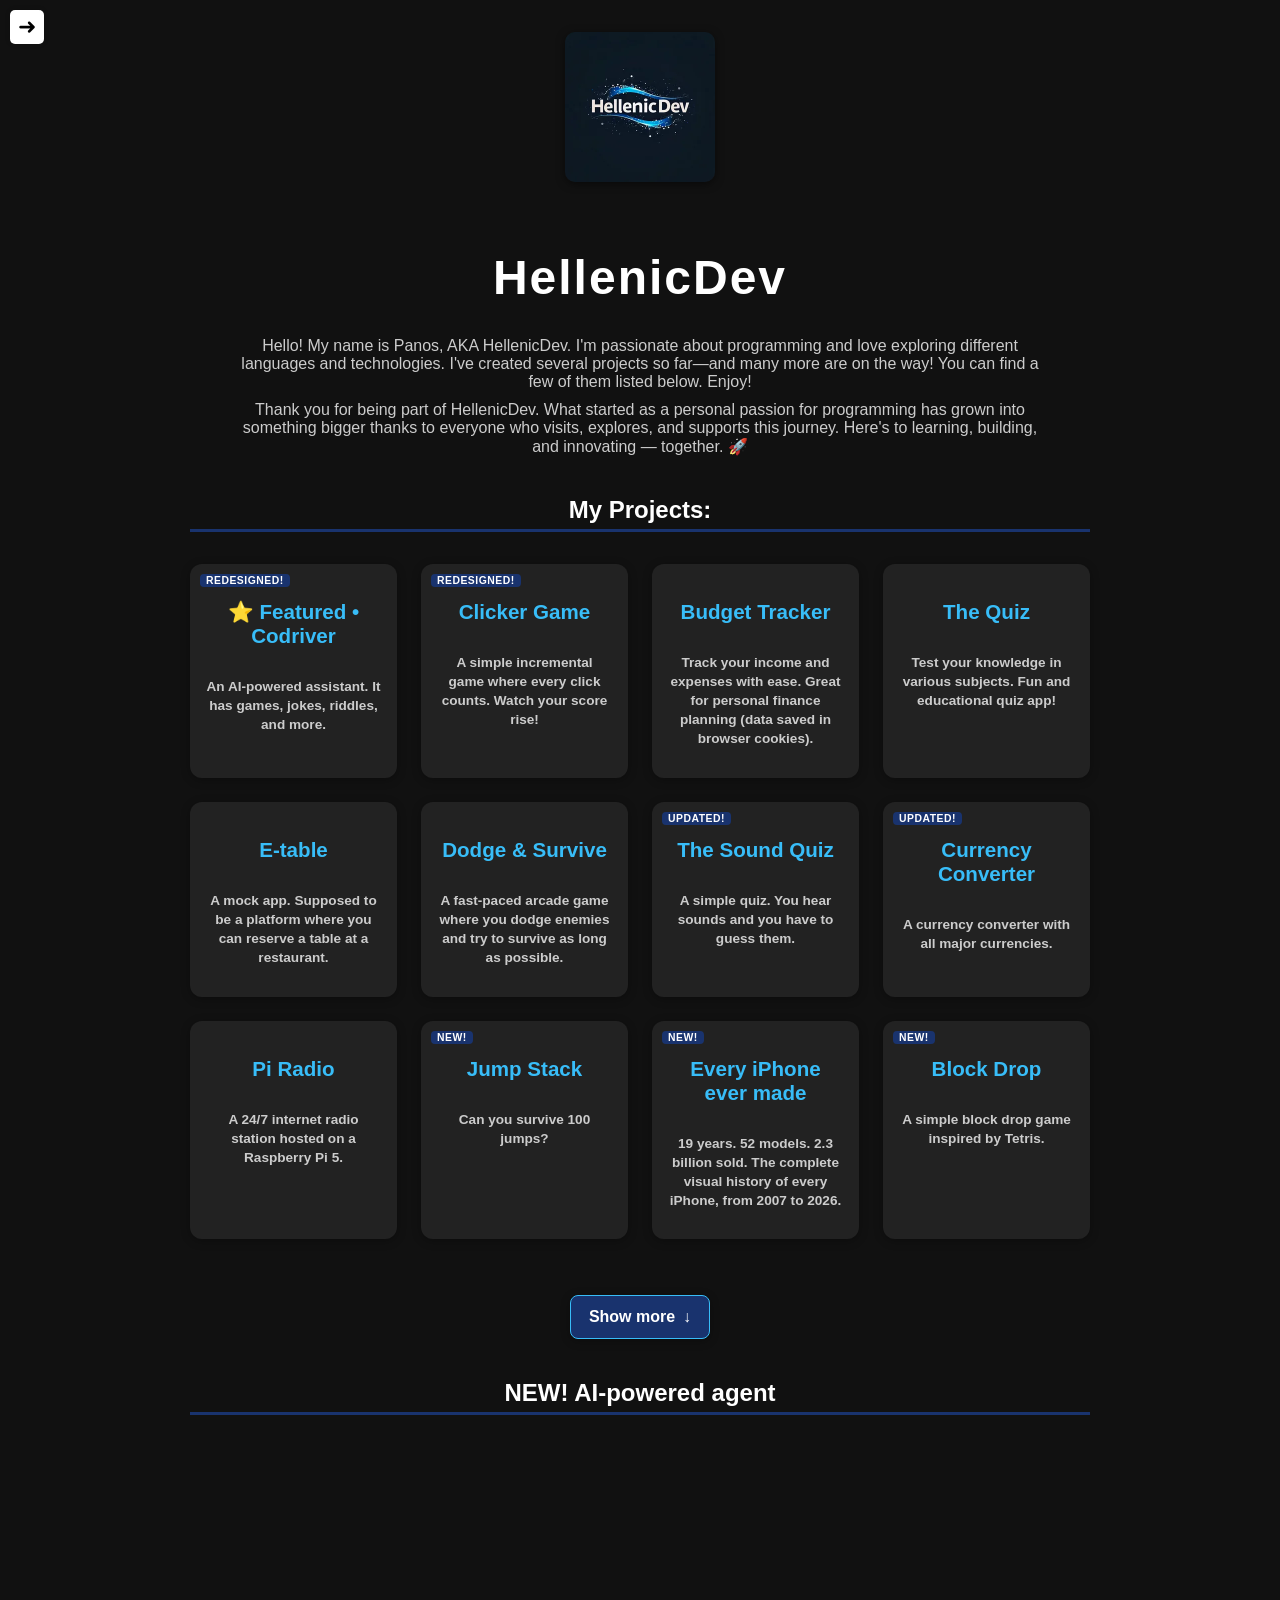
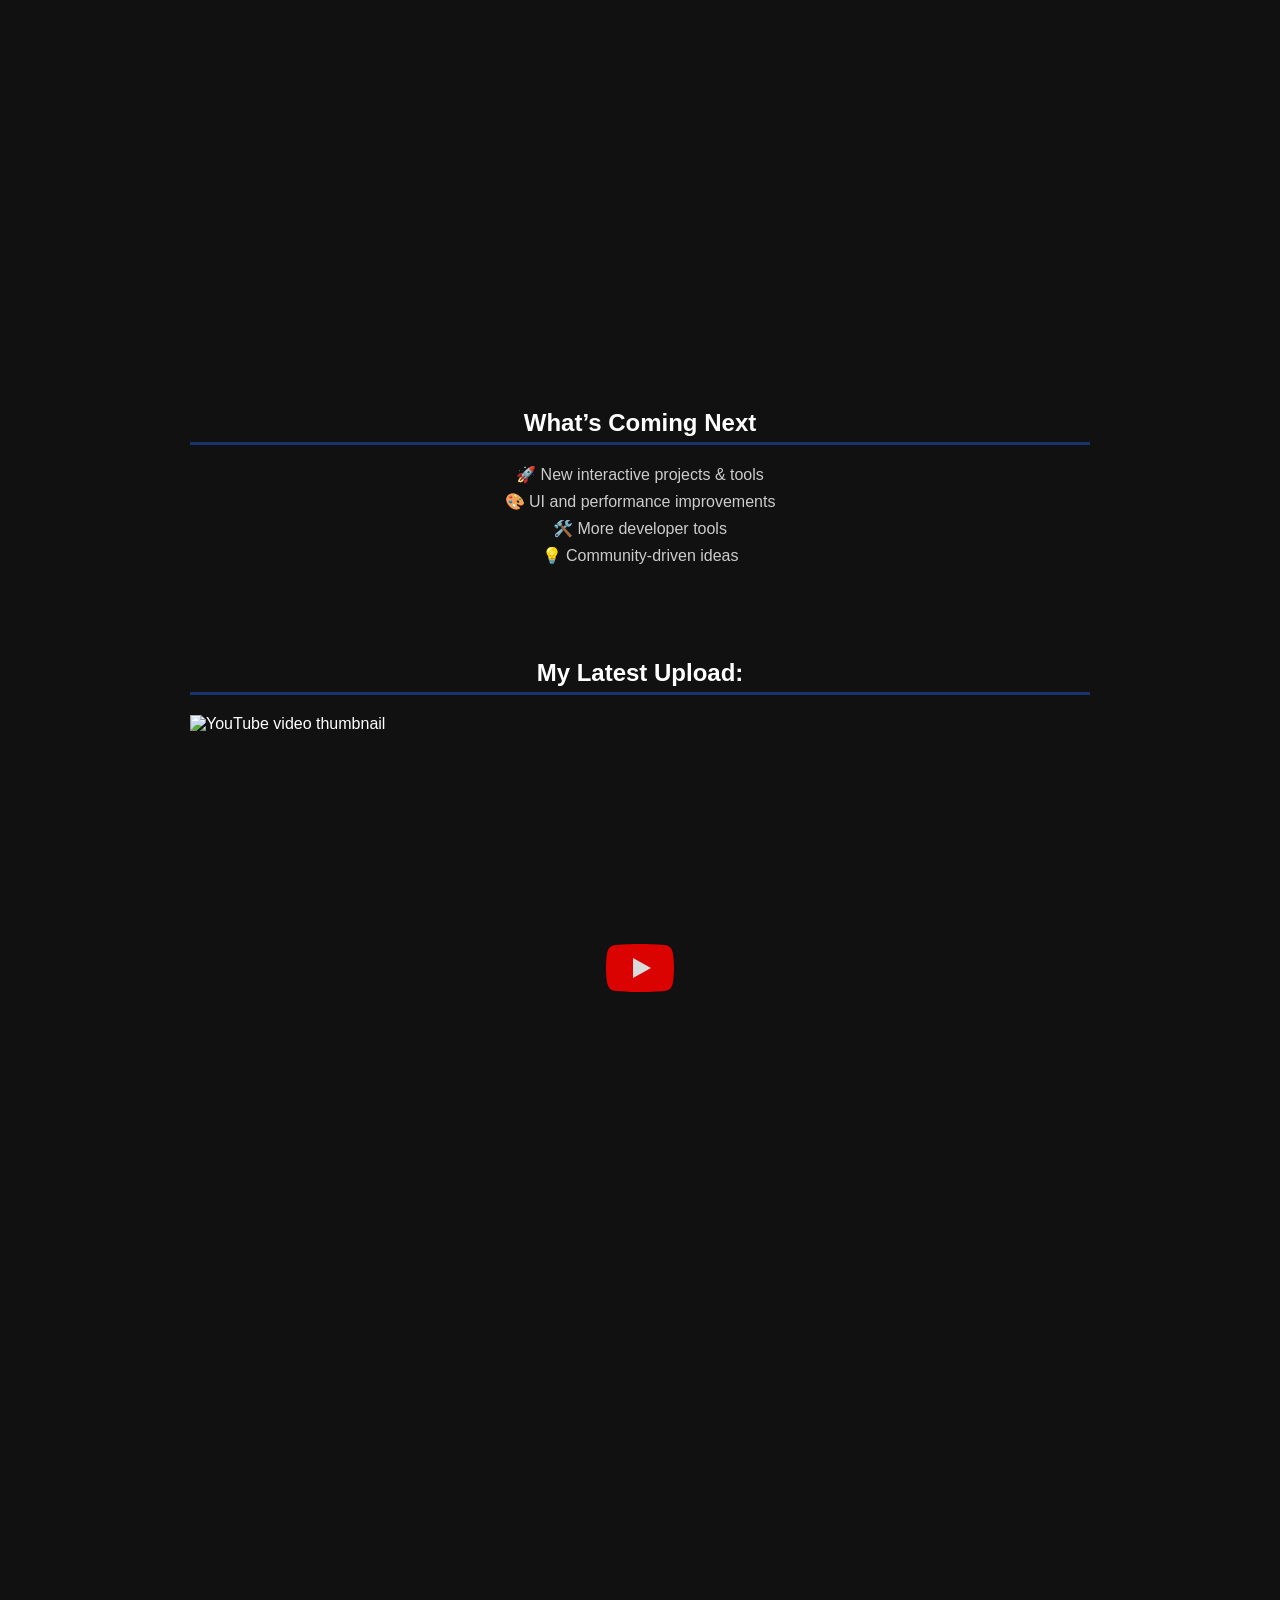
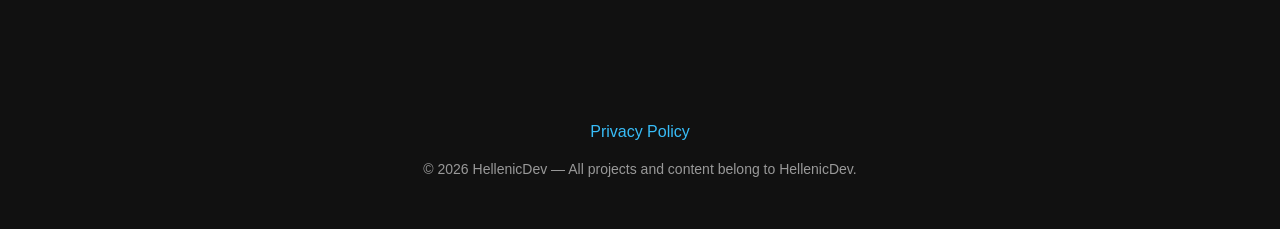
==== commit 569247b4: "fix: gate analytics, shrink the logo, and lock down the search proxy Load the main stylesheet normal" ====
--- a/index.html
+++ b/index.html
@@ -1,833 +1,838 @@
-<!DOCTYPE html>
-<html lang="en">
-<head>
-<meta charset="UTF-8" />
-<meta name="viewport" content="width=device-width, initial-scale=1, maximum-scale=5">
-<meta name="description" content="Programming projects, tools, and AI apps by HellenicDev. Explore interactive games, AI tools, and web apps built by Panos."/>
-<meta name="author" content="HellenicDev"/>
-<meta name="theme-color" content="#19336e"/>
-<meta name="apple-mobile-web-app-capable" content="yes">
-<meta name="mobile-web-app-capable" content="yes">
-<meta name="apple-mobile-web-app-status-bar-style" content="black-translucent">
-<meta name="apple-mobile-web-app-title" content="HellenicDev">
-<meta name="robots" content="index, follow">
-<meta name="googlebot" content="index, follow">
-<meta property="og:title" content="HellenicDev">
-<meta property="og:description" content="Programming projects, tools, and AI apps by HellenicDev.">
-<meta property="og:image" content="https://hellenicdev.eu/logo.png">
-<meta property="og:image:width" content="1152">
-<meta property="og:image:height" content="1152">
-<meta property="og:url" content="https://hellenicdev.eu">
-<meta property="og:type" content="website">
-<meta property="og:site_name" content="HellenicDev">
-<meta property="og:locale" content="en_US">
-<meta name="twitter:card" content="summary_large_image">
-<meta name="twitter:title" content="HellenicDev">
-<meta name="twitter:description" content="Programming projects, tools, and AI apps by HellenicDev.">
-<meta name="twitter:image" content="https://hellenicdev.eu/logo.png">
-<meta name="twitter:site" content="@hellenicdev">
-<meta name="twitter:creator" content="@hellenicdev">
-<link rel="icon" type="image/png" href="/logo.png">
-<link rel="apple-touch-icon" href="/logo.png">
-<link rel="manifest" href="/manifest.json">
-<link rel="canonical" href="https://hellenicdev.eu">
-<link rel="preload" as="image" href="/logo.png" fetchpriority="high">
-<link rel="preconnect" href="https://www.googletagmanager.com">
-<link rel="preconnect" href="https://cdn.supportfast.ai">
-<link rel="preconnect" href="https://www.youtube.com">
-<link rel="preconnect" href="https://assets.mailerlite.com">
-<link rel="preconnect" href="https://consent.cookiebot.com">
-<link rel="preconnect" href="https://www.google.com">
-<link rel="preconnect" href="https://townsquare.cauenapier.com" crossorigin />
-<link rel="stylesheet" href="https://townsquare.cauenapier.com/widget.css" media="print" onload="this.media='all'" />
-<link rel="stylesheet" href="https://townsquare.cauenapier.com/api/sites/site_AhJUHC2I6JqmhTQA/style.css" media="print" onload="this.media='all'" />
-<noscript><link rel="stylesheet" href="https://townsquare.cauenapier.com/widget.css" /><link rel="stylesheet" href="https://townsquare.cauenapier.com/api/sites/site_AhJUHC2I6JqmhTQA/style.css" /></noscript>
-<link rel="dns-prefetch" href="https://www.youtube.com">
-<link rel="dns-prefetch" href="https://cdn.supportfast.ai">
-<link rel="dns-prefetch" href="https://assets.mailerlite.com">
-
-<script type="application/ld+json">
-[{
-  "@context": "https://schema.org",
-  "@type": "Person",
-  "name": "HellenicDev",
-  "givenName": "Panos",
-  "url": "https://hellenicdev.eu",
-  "image": "https://hellenicdev.eu/logo.png",
-  "sameAs": [
-    "https://github.com/hellenicdev",
-    "https://youtube.com/@hellenicdev",
-    "https://discord.gg/tHwtmrB9xw",
-    "https://reddit.com/u/hellenicdev",
-    "https://hellenicdev.substack.com"
-  ]
-}, {
-  "@context": "https://schema.org",
-  "@type": "WebSite",
-  "name": "HellenicDev",
-  "url": "https://hellenicdev.eu",
-  "description": "Programming projects, tools, and AI apps by HellenicDev."
-}, {
-  "@context": "https://schema.org",
-  "@type": "BreadcrumbList",
-  "itemListElement": [{
-    "@type": "ListItem",
-    "position": 1,
-    "name": "Home",
-    "item": "https://hellenicdev.eu"
-  }]
-}, {
-  "@context": "https://schema.org",
-  "@type": "SoftwareApplication",
-  "name": "Codriver",
-  "url": "https://hellenicdev.eu/codriver/frontend",
-  "description": "An AI-powered assistant with games, jokes, riddles, and more.",
-  "applicationCategory": "AIApplication",
-  "operatingSystem": "Web"
-}, {
-  "@context": "https://schema.org",
-  "@type": "SoftwareApplication",
-  "name": "Clicker Game",
-  "url": "https://hellenicdev.eu/clicker-game",
-  "description": "A simple incremental game where every click counts.",
-  "applicationCategory": "GameApplication",
-  "operatingSystem": "Web"
-}, {
-  "@context": "https://schema.org",
-  "@type": "SoftwareApplication",
-  "name": "The Quiz",
-  "url": "https://hellenicdev.eu/the-quiz",
-  "description": "Test your knowledge in various subjects. Fun and educational quiz app.",
-  "applicationCategory": "GameApplication",
-  "operatingSystem": "Web"
-}, {
-  "@context": "https://schema.org",
-  "@type": "SoftwareApplication",
-  "name": "Dodge & Survive",
-  "url": "https://hellenicdev.eu/dodge-and-survive",
-  "description": "A fast-paced arcade game where you dodge enemies and try to survive.",
-  "applicationCategory": "GameApplication",
-  "operatingSystem": "Web"
-}, {
-  "@context": "https://schema.org",
-  "@type": "SoftwareApplication",
-  "name": "E-table",
-  "url": "https://hellenicdev.eu/e-table",
-  "description": "A mock restaurant table reservation platform.",
-  "applicationCategory": "WebApplication",
-  "operatingSystem": "Web"
-}, {
-  "@context": "https://schema.org",
-  "@type": "SoftwareApplication",
-  "name": "The Sound Quiz",
-  "url": "https://hellenicdev.eu/the-sound-quiz",
-  "description": "A simple quiz where you hear sounds and guess them.",
-  "applicationCategory": "GameApplication",
-  "operatingSystem": "Web"
-}, {
-  "@context": "https://schema.org",
-  "@type": "SoftwareApplication",
-  "name": "Pi Radio",
-  "url": "https://hellenicdev.eu/pi-radio",
-  "description": "A 24/7 internet radio station hosted on a Raspberry Pi 5.",
-  "applicationCategory": "WebApplication",
-  "operatingSystem": "Web"
-}, {
-  "@context": "https://schema.org",
-  "@type": "SoftwareApplication",
-  "name": "Jump Stack",
-  "url": "https://hellenicdev.eu/jump-stack",
-  "description": "Can you survive 100 jumps?",
-  "applicationCategory": "GameApplication",
-  "operatingSystem": "Web"
-}, {
-  "@context": "https://schema.org",
-  "@type": "SoftwareApplication",
-  "name": "Every iPhone ever made",
-  "url": "https://hellenicdev.eu/every-iphone",
-  "description": "19 years. 52 models. The complete visual history of every iPhone from 2007 to 2026.",
-  "applicationCategory": "WebApplication",
-  "operatingSystem": "Web"
-}, {
-  "@context": "https://schema.org",
-  "@type": "SoftwareApplication",
-  "name": "Block Drop",
-  "url": "https://hellenicdev.eu/block-drop",
-  "description": "A simple block drop game inspired by Tetris.",
-  "applicationCategory": "GameApplication",
-  "operatingSystem": "Web"
-}, {
-  "@context": "https://schema.org",
-  "@type": "SoftwareApplication",
-  "name": "Currency Converter",
-  "url": "https://currency-converter-7fmk.onrender.com",
-  "description": "A currency converter with all major currencies.",
-  "applicationCategory": "FinanceApplication",
-  "operatingSystem": "Web"
-}]
-</script>
-
-<script id="Cookiebot" src="https://consent.cookiebot.com/uc.js" data-cbid="06e4a97f-2c34-41ed-8ab6-d53b581ff080" type="text/javascript" async></script>
-
-<title>HellenicDev – Programming Projects, Tools & Experiments</title>
-
-<style>
-body{font-family:sans-serif;background:#111;color:#fff;margin:0;padding:2rem;display:flex;flex-direction:column;align-items:center}
-.skip-link{position:absolute;top:-100%;left:50%;transform:translateX(-50%);background:#19336e;color:#fff;padding:8px 16px;border-radius:0 0 8px 8px;z-index:9999;text-decoration:none;font-weight:700;transition:top .2s}
-.skip-link:focus{top:0;outline:3px solid #38bdf8}
-#menuButton{position:fixed;top:10px;left:10px;font-size:22px;background:#fff;color:#000;padding:4px 8px;border-radius:5px;cursor:pointer;z-index:1000;box-shadow:0 0 5px rgba(0,0,0,.2);transition:transform .3s;border:0;font-family:inherit}
-#menuButton.open{transform:rotate(90deg)}
-#sideMenu{position:fixed;top:0;left:-250px;width:250px;height:100%;background:#fff;padding-top:60px;transition:left .3s;z-index:999;box-shadow:2px 0 10px rgba(0,0,0,.2);visibility:hidden}
-#sideMenu a{display:block;padding:12px 20px;text-decoration:none;color:#000;font-weight:700}
-header{text-align:center;position:relative}
-.logo{width:150px;height:auto;margin-bottom:1.5rem;cursor:pointer;border-radius:10px;box-shadow:0 2px 8px rgba(0,0,0,.5)}
-h1{font-size:3rem;margin-bottom:2rem;letter-spacing:2px;text-align:center}
-h4,.subtitle{text-align:center;max-width:800px;font-weight:400;color:#ccc;margin:10px auto}
-h2{text-align:center;display:inline-block;margin:40px auto 20px;border-bottom:3px solid #19336e;padding-bottom:5px}
-h2.left-align{display:block;margin-left:0;border-bottom:3px solid #19336e;padding-bottom:5px}
-.footer{text-align:center;padding:20px;font-size:14px;color:#999}
-iframe{display:block;width:100%;max-width:100%}
-:focus-visible{outline:2px solid #38bdf8;outline-offset:2px}
-.game-list{width:100%;max-width:900px;display:grid;grid-template-columns:repeat(auto-fill,minmax(200px,1fr));gap:1.5rem;margin-top:2rem}
-.game-card{position:relative;background:#222;padding:1rem;border-radius:10px;text-align:center;display:flex;flex-direction:column;transition:transform .15s ease,background .3s ease}
-.game-card:hover{transform:scale(1.03);background:#2a2a2a}
-.game-card a{display:flex;flex-direction:column;flex:1;text-decoration:none;color:#38bdf8;font-weight:700;font-size:1.1rem}
-.game-card p{margin-top:.5rem;font-size:.85rem;color:#ccc;flex:1;line-height:1.4}
-.game-card .new-tag{display:inline-block;background:#19336e;color:#fff;font-size:.65rem;font-weight:600;padding:1px 6px;border-radius:4px;text-transform:uppercase;letter-spacing:.5px;margin-bottom:4px}
-.project-toggle-item{grid-column:1/-1;display:flex;justify-content:center;margin-top:.5rem}
-.project-toggle{display:inline-flex;align-items:center;gap:.5rem;border:1px solid #38bdf8;background:#19336e;color:#fff;font:700 1rem/1 sans-serif;padding:.8rem 1.1rem;border-radius:8px;cursor:pointer;box-shadow:0 2px 10px rgba(0,0,0,.3)}
-.project-toggle-arrow{transition:transform .3s ease;display:inline-block}
-.project-toggle[aria-expanded=true] .project-toggle-arrow{transform:rotate(180deg)}
-.project-extra-wrapper{grid-column:1/-1;overflow:hidden;max-height:0;visibility:hidden}
-.project-extra-grid{display:grid;grid-template-columns:repeat(auto-fill,minmax(200px,1fr));gap:1.5rem}
-.project-extra{opacity:0;transform:translateY(36px)}
-@media(max-width:768px){body{padding:1rem}h1{font-size:2rem}h2{font-size:1.5rem}#menuButton{font-size:18px;padding:3px 6px}#sideMenu{width:200px;padding-top:50px}.game-list{grid-template-columns:1fr;gap:1rem}}
-@media(prefers-reduced-motion:reduce){*,*::before,*::after{animation-duration:.01ms!important;animation-iteration-count:1!important;transition-duration:.01ms!important;scroll-behavior:auto!important}}
+<!DOCTYPE html>
+<html lang="en">
+<head>
+<meta charset="UTF-8" />
+<meta name="viewport" content="width=device-width, initial-scale=1, maximum-scale=5">
+<meta name="description" content="Programming projects, tools, and AI apps by HellenicDev. Explore interactive games, AI tools, and web apps built by Panos."/>
+<meta name="author" content="HellenicDev"/>
+<meta name="theme-color" content="#19336e"/>
+<meta name="apple-mobile-web-app-capable" content="yes">
+<meta name="mobile-web-app-capable" content="yes">
+<meta name="apple-mobile-web-app-status-bar-style" content="black-translucent">
+<meta name="apple-mobile-web-app-title" content="HellenicDev">
+<meta name="robots" content="index, follow">
+<meta name="googlebot" content="index, follow">
+<meta property="og:title" content="HellenicDev">
+<meta property="og:description" content="Programming projects, tools, and AI apps by HellenicDev.">
+<meta property="og:image" content="https://hellenicdev.eu/og-image.png">
+<meta property="og:image:type" content="image/png">
+<meta property="og:image:width" content="1200">
+<meta property="og:image:height" content="630">
+<meta property="og:url" content="https://hellenicdev.eu">
+<meta property="og:type" content="website">
+<meta property="og:site_name" content="HellenicDev">
+<meta property="og:locale" content="en_US">
+<meta name="twitter:card" content="summary_large_image">
+<meta name="twitter:title" content="HellenicDev">
+<meta name="twitter:description" content="Programming projects, tools, and AI apps by HellenicDev.">
+<meta name="twitter:image" content="https://hellenicdev.eu/og-image.png">
+<meta name="twitter:site" content="@hellenicdev">
+<meta name="twitter:creator" content="@hellenicdev">
+<link rel="icon" type="image/png" sizes="96x96" href="/favicon-96x96.png">
+<link rel="icon" href="/favicon.ico" sizes="any">
+<link rel="apple-touch-icon" href="/apple-touch-icon.png">
+<link rel="manifest" href="/manifest.json">
+<link rel="canonical" href="https://hellenicdev.eu">
+<link rel="preload" as="image" href="/logo-300.webp" type="image/webp" fetchpriority="high">
+<link rel="preconnect" href="https://cdn.supportfast.ai">
+<link rel="preconnect" href="https://www.youtube.com">
+<link rel="preconnect" href="https://assets.mailerlite.com">
+<link rel="preconnect" href="https://consent.cookiebot.com">
+<link rel="preconnect" href="https://www.google.com">
+<link rel="preconnect" href="https://townsquare.cauenapier.com" crossorigin />
+<link rel="stylesheet" href="https://townsquare.cauenapier.com/widget.css" media="print" onload="this.media='all'" />
+<link rel="stylesheet" href="https://townsquare.cauenapier.com/api/sites/site_AhJUHC2I6JqmhTQA/style.css" media="print" onload="this.media='all'" />
+<noscript><link rel="stylesheet" href="https://townsquare.cauenapier.com/widget.css" /><link rel="stylesheet" href="https://townsquare.cauenapier.com/api/sites/site_AhJUHC2I6JqmhTQA/style.css" /></noscript>
+<link rel="dns-prefetch" href="https://www.youtube.com">
+<link rel="dns-prefetch" href="https://cdn.supportfast.ai">
+<link rel="dns-prefetch" href="https://assets.mailerlite.com">
+
+<script type="application/ld+json">
+[{
+  "@context": "https://schema.org",
+  "@type": "Person",
+  "name": "HellenicDev",
+  "givenName": "Panos",
+  "url": "https://hellenicdev.eu",
+  "image": "https://hellenicdev.eu/logo-300.png",
+  "sameAs": [
+    "https://github.com/hellenicdev",
+    "https://youtube.com/@hellenicdev",
+    "https://discord.gg/tHwtmrB9xw",
+    "https://reddit.com/u/hellenicdev",
+    "https://hellenicdev.substack.com"
+  ]
+}, {
+  "@context": "https://schema.org",
+  "@type": "WebSite",
+  "name": "HellenicDev",
+  "url": "https://hellenicdev.eu",
+  "description": "Programming projects, tools, and AI apps by HellenicDev."
+}, {
+  "@context": "https://schema.org",
+  "@type": "BreadcrumbList",
+  "itemListElement": [{
+    "@type": "ListItem",
+    "position": 1,
+    "name": "Home",
+    "item": "https://hellenicdev.eu"
+  }]
+}, {
+  "@context": "https://schema.org",
+  "@type": "SoftwareApplication",
+  "name": "Codriver",
+  "url": "https://hellenicdev.eu/codriver/frontend",
+  "description": "An AI-powered assistant with games, jokes, riddles, and more.",
+  "applicationCategory": "AIApplication",
+  "operatingSystem": "Web"
+}, {
+  "@context": "https://schema.org",
+  "@type": "SoftwareApplication",
+  "name": "Clicker Game",
+  "url": "https://hellenicdev.eu/clicker-game",
+  "description": "A simple incremental game where every click counts.",
+  "applicationCategory": "GameApplication",
+  "operatingSystem": "Web"
+}, {
+  "@context": "https://schema.org",
+  "@type": "SoftwareApplication",
+  "name": "The Quiz",
+  "url": "https://hellenicdev.eu/the-quiz",
+  "description": "Test your knowledge in various subjects. Fun and educational quiz app.",
+  "applicationCategory": "GameApplication",
+  "operatingSystem": "Web"
+}, {
+  "@context": "https://schema.org",
+  "@type": "SoftwareApplication",
+  "name": "Dodge & Survive",
+  "url": "https://hellenicdev.eu/dodge-and-survive",
+  "description": "A fast-paced arcade game where you dodge enemies and try to survive.",
+  "applicationCategory": "GameApplication",
+  "operatingSystem": "Web"
+}, {
+  "@context": "https://schema.org",
+  "@type": "SoftwareApplication",
+  "name": "E-table",
+  "url": "https://hellenicdev.eu/e-table",
+  "description": "A mock restaurant table reservation platform.",
+  "applicationCategory": "WebApplication",
+  "operatingSystem": "Web"
+}, {
+  "@context": "https://schema.org",
+  "@type": "SoftwareApplication",
+  "name": "The Sound Quiz",
+  "url": "https://hellenicdev.eu/the-sound-quiz",
+  "description": "A simple quiz where you hear sounds and guess them.",
+  "applicationCategory": "GameApplication",
+  "operatingSystem": "Web"
+}, {
+  "@context": "https://schema.org",
+  "@type": "SoftwareApplication",
+  "name": "Pi Radio",
+  "url": "https://hellenicdev.eu/pi-radio",
+  "description": "A 24/7 internet radio station hosted on a Raspberry Pi 5.",
+  "applicationCategory": "WebApplication",
+  "operatingSystem": "Web"
+}, {
+  "@context": "https://schema.org",
+  "@type": "SoftwareApplication",
+  "name": "Jump Stack",
+  "url": "https://hellenicdev.eu/jump-stack",
+  "description": "Can you survive 100 jumps?",
+  "applicationCategory": "GameApplication",
+  "operatingSystem": "Web"
+}, {
+  "@context": "https://schema.org",
+  "@type": "SoftwareApplication",
+  "name": "Every iPhone ever made",
+  "url": "https://hellenicdev.eu/every-iphone",
+  "description": "19 years. 52 models. The complete visual history of every iPhone from 2007 to 2026.",
+  "applicationCategory": "WebApplication",
+  "operatingSystem": "Web"
+}, {
+  "@context": "https://schema.org",
+  "@type": "SoftwareApplication",
+  "name": "Block Drop",
+  "url": "https://hellenicdev.eu/block-drop",
+  "description": "A simple block drop game inspired by Tetris.",
+  "applicationCategory": "GameApplication",
+  "operatingSystem": "Web"
+}, {
+  "@context": "https://schema.org",
+  "@type": "SoftwareApplication",
+  "name": "Currency Converter",
+  "url": "https://currency-converter-7fmk.onrender.com",
+  "description": "A currency converter with all major currencies.",
+  "applicationCategory": "FinanceApplication",
+  "operatingSystem": "Web"
+}]
+</script>
+
+<script id="Cookiebot" src="https://consent.cookiebot.com/uc.js" data-cbid="06e4a97f-2c34-41ed-8ab6-d53b581ff080" type="text/javascript" async></script>
+<script src="https://hellenicdev.eu/js/consent-analytics.js" data-ga-id="G-9FWQFZME3Z" defer></script>
+
+<title>HellenicDev – Programming Projects, Tools & Experiments</title>
+
+<style>
+body{font-family:sans-serif;background:#111;color:#fff;margin:0;padding:2rem;display:flex;flex-direction:column;align-items:center}
+.skip-link{position:absolute;top:-100%;left:50%;transform:translateX(-50%);background:#19336e;color:#fff;padding:8px 16px;border-radius:0 0 8px 8px;z-index:9999;text-decoration:none;font-weight:700;transition:top .2s}
+.skip-link:focus{top:0;outline:3px solid #38bdf8}
+#menuButton{position:fixed;top:10px;left:10px;font-size:22px;background:#fff;color:#000;padding:4px 8px;border-radius:5px;cursor:pointer;z-index:1000;box-shadow:0 0 5px rgba(0,0,0,.2);transition:transform .3s;border:0;font-family:inherit}
+#menuButton.open{transform:rotate(90deg)}
+#sideMenu{position:fixed;top:0;left:-250px;width:250px;height:100%;background:#fff;padding-top:60px;transition:left .3s;z-index:999;box-shadow:2px 0 10px rgba(0,0,0,.2);visibility:hidden}
+#sideMenu a{display:block;padding:12px 20px;text-decoration:none;color:#000;font-weight:700}
+header{text-align:center;position:relative}
+.logo{width:150px;height:auto;margin-bottom:1.5rem;cursor:pointer;border-radius:10px;box-shadow:0 2px 8px rgba(0,0,0,.5)}
+h1{font-size:3rem;margin-bottom:2rem;letter-spacing:2px;text-align:center}
+h4,.subtitle{text-align:center;max-width:800px;font-weight:400;color:#ccc;margin:10px auto}
+h2{text-align:center;display:inline-block;margin:40px auto 20px;border-bottom:3px solid #19336e;padding-bottom:5px}
+h2.left-align{display:block;margin-left:0;border-bottom:3px solid #19336e;padding-bottom:5px}
+.footer{text-align:center;padding:20px;font-size:14px;color:#999}
+iframe{display:block;width:100%;max-width:100%}
+:focus-visible{outline:2px solid #38bdf8;outline-offset:2px}
+.game-list{width:100%;max-width:900px;display:grid;grid-template-columns:repeat(auto-fill,minmax(200px,1fr));gap:1.5rem;margin-top:2rem}
+.game-card{position:relative;background:#222;padding:1rem;border-radius:10px;text-align:center;display:flex;flex-direction:column;transition:transform .15s ease,background .3s ease}
+.game-card:hover{transform:scale(1.03);background:#2a2a2a}
+.game-card a{display:flex;flex-direction:column;flex:1;text-decoration:none;color:#38bdf8;font-weight:700;font-size:1.1rem}
+.game-card p{margin-top:.5rem;font-size:.85rem;color:#ccc;flex:1;line-height:1.4}
+.game-card .new-tag{display:inline-block;background:#19336e;color:#fff;font-size:.65rem;font-weight:600;padding:1px 6px;border-radius:4px;text-transform:uppercase;letter-spacing:.5px;margin-bottom:4px}
+.project-toggle-item{grid-column:1/-1;display:flex;justify-content:center;margin-top:.5rem}
+.project-toggle{display:inline-flex;align-items:center;gap:.5rem;border:1px solid #38bdf8;background:#19336e;color:#fff;font:700 1rem/1 sans-serif;padding:.8rem 1.1rem;border-radius:8px;cursor:pointer;box-shadow:0 2px 10px rgba(0,0,0,.3)}
+.project-toggle-arrow{transition:transform .3s ease;display:inline-block}
+.project-toggle[aria-expanded=true] .project-toggle-arrow{transform:rotate(180deg)}
+.project-extra-wrapper{grid-column:1/-1;overflow:hidden;max-height:0;visibility:hidden}
+.project-extra-grid{display:grid;grid-template-columns:repeat(auto-fill,minmax(200px,1fr));gap:1.5rem}
+.project-extra{opacity:0;transform:translateY(36px)}
+@media(max-width:768px){body{padding:1rem}h1{font-size:2rem}h2{font-size:1.5rem}#menuButton{font-size:18px;padding:3px 6px}#sideMenu{width:200px;padding-top:50px}.game-list{grid-template-columns:1fr;gap:1rem}}
+@media(prefers-reduced-motion:reduce){*,*::before,*::after{animation-duration:.01ms!important;animation-iteration-count:1!important;transition-duration:.01ms!important;scroll-behavior:auto!important}}
 </style>
-<link rel="stylesheet" href="/style.min.css" media="print" onload="this.media='all';this.onload=null">
-<link rel="stylesheet" href="/css/theme.css" media="print" onload="this.media='all';this.onload=null">
-<link rel="stylesheet" href="/css/components.css" media="print" onload="this.media='all';this.onload=null">
-<noscript><link rel="stylesheet" href="/style.min.css"><link rel="stylesheet" href="/css/theme.css"><link rel="stylesheet" href="/css/components.css"></noscript>
-
-</head>
-<body>
-
-<a href="#main-content" class="skip-link">Skip to main content</a>
-
-<button id="menuButton" aria-label="Toggle navigation menu" aria-expanded="false" aria-controls="sideMenu">➜</button>
-
-<nav id="sideMenu" aria-label="Main navigation">
-  <a href="#about">About Me</a>
-  <a href="#projects">Projects</a>
-  <a href="#ai-agent">AI-powered agent</a>
-  <a href="#coming-next">What’s Coming Next</a>
-  <a href="#latest-upload">My Latest Upload</a>
-  <a href="#help-form">Website Building Help Form</a>
-  <a href="#contact">Contact Me</a>
-  <a href="#newsletter">Newsletter</a>
-  <a href="#updates">Updates</a>
-</nav>
-
-
-
-<header>
-<img
-  src="logo.png"
-  width="150"
-  height="150"
-  class="logo"
-  alt="HellenicDev logo"
-  fetchpriority="high"
-  decoding="async"
->
-
-<!-- ANNIVERSARY -->
-<p id="hidden-thanks" class="hidden-thanks">
-  Thank you for supporting HellenicDev 💙
-</p>
-</header>  
-<main id="main-content">
-<section id="about">
-<h1 class="left-align">HellenicDev</h1>
-<p class="left-align subtitle">Hello! My name is Panos, AKA HellenicDev. I'm passionate about programming and love exploring different languages and technologies. I've created several projects so far—and many more are on the way! You can find a few of them listed below. Enjoy!</p>
-<p class="left-align subtitle">Thank you for being part of HellenicDev.
-What started as a personal passion for programming has grown into something bigger thanks to everyone who visits, explores, and supports this journey.
-Here's to learning, building, and innovating — together. 🚀</p>
+<link rel="stylesheet" href="/style.min.css">
+<link rel="stylesheet" href="/css/theme.css" media="print" onload="this.media='all';this.onload=null">
+<link rel="stylesheet" href="/css/components.css" media="print" onload="this.media='all';this.onload=null">
+<noscript><link rel="stylesheet" href="/css/theme.css"><link rel="stylesheet" href="/css/components.css"></noscript>
+
+</head>
+<body>
+
+<a href="#main-content" class="skip-link">Skip to main content</a>
+
+<button id="menuButton" aria-label="Toggle navigation menu" aria-expanded="false" aria-controls="sideMenu">➜</button>
+
+<nav id="sideMenu" aria-label="Main navigation">
+  <a href="#about">About Me</a>
+  <a href="#projects">Projects</a>
+  <a href="#ai-agent">AI-powered agent</a>
+  <a href="#coming-next">What’s Coming Next</a>
+  <a href="#latest-upload">My Latest Upload</a>
+  <a href="#help-form">Website Building Help Form</a>
+  <a href="#contact">Contact Me</a>
+  <a href="#newsletter">Newsletter</a>
+  <a href="#updates">Updates</a>
+</nav>
+
+
+
+<header>
+<picture>
+  <source srcset="/logo-300.webp" type="image/webp">
+  <img
+    src="/logo-300.png"
+    width="150"
+    height="150"
+    class="logo"
+    alt="HellenicDev logo"
+    fetchpriority="high"
+    decoding="async"
+  >
+</picture>
+
+<!-- ANNIVERSARY -->
+<p id="hidden-thanks" class="hidden-thanks">
+  Thank you for supporting HellenicDev 💙
+</p>
+</header>
+<main id="main-content">
+<section id="about">
+<h1 class="left-align">HellenicDev</h1>
+<p class="left-align subtitle">Hello! My name is Panos, AKA HellenicDev. I'm passionate about programming and love exploring different languages and technologies. I've created several projects so far—and many more are on the way! You can find a few of them listed below. Enjoy!</p>
+<p class="left-align subtitle">Thank you for being part of HellenicDev.
+What started as a personal passion for programming has grown into something bigger thanks to everyone who visits, explores, and supports this journey.
+Here's to learning, building, and innovating — together. 🚀</p>
 </section>
-
- <h2 class="left-align">My Projects:</h2>
-
-  <div class="game-list" id="projects">
+
+ <h2 class="left-align">My Projects:</h2>
+
+  <div class="game-list" id="projects">
     <div class="game-card">
 	<!-- <span class="maintenance-tag">UNDER MAINTANENCE</span> -->
 	<span class="new-tag">REDESIGNED!</span>
       <a href="https://hellenicdev.eu/codriver/frontend?utm_source=hellenicdev.eu">
         <h3>⭐ Featured • Codriver</h3>
-        <p>An AI-powered assistant. It has games, jokes, riddles, and more.</p>
-		<!--<p class="last-updated" data-meta="codriver/meta.json">
-  Checking last update...
-</p>-->
-      </a>
-    </div>
-    <div class="game-card">
-	<span class="new-tag">REDESIGNED!</span>
-      <a href="https://hellenicdev.eu/clicker-game?utm_source=hellenicdev.eu">
-        <h3>Clicker Game</h3>
-        <p>A simple incremental game where every click counts. Watch your score rise!</p>
-		<!--<p class="last-updated" data-meta="clicker-game/meta.json">
-  Checking last update...
-</p>-->
-      </a>
-    </div>
+        <p>An AI-powered assistant. It has games, jokes, riddles, and more.</p>
+		<!--<p class="last-updated" data-meta="codriver/meta.json">
+  Checking last update...
+</p>-->
+      </a>
+    </div>
+    <div class="game-card">
+	<span class="new-tag">REDESIGNED!</span>
+      <a href="https://hellenicdev.eu/clicker-game?utm_source=hellenicdev.eu">
+        <h3>Clicker Game</h3>
+        <p>A simple incremental game where every click counts. Watch your score rise!</p>
+		<!--<p class="last-updated" data-meta="clicker-game/meta.json">
+  Checking last update...
+</p>-->
+      </a>
+    </div>
     <div class="game-card">
 	<!--<span class="new-tag">UPDATED!</span>-->
 	<!-- <span class="maintenance-tag">UNDER MAINTANENCE</span> -->
       <a href="https://hellenicdev.eu/budget-tracker?utm_source=hellenicdev.eu">
         <h3>Budget Tracker</h3>
-        <p>Track your income and expenses with ease. Great for personal finance planning (data saved in browser cookies).</p>
-		<!--<p class="last-updated" data-meta="budget-tracker/meta.json">
-  Checking last update...
-</p>-->
-      </a>
-    </div>
-    <div class="game-card">
-	<!--<span class="new-tag">UPDATED!</span>-->
-      <a href="https://hellenicdev.eu/the-quiz?utm_source=hellenicdev.eu">
-        <h3>The Quiz</h3>
-        <p>Test your knowledge in various subjects. Fun and educational quiz app!</p>
-		<!--<p class="last-updated" data-meta="the-quiz/meta.json">
-  Checking last update...
-</p>-->
-      </a>
-    </div>
-    <div class="game-card">
-	<!--<span class="new-tag">UPDATED!</span>-->
-      <a href="https://hellenicdev.eu/e-table?utm_source=hellenicdev.eu">
-        <h3>E-table</h3>
-        <p>A mock app. Supposed to be a platform where you can reserve a table at a restaurant.</p>
-		<!--<p class="last-updated" data-meta="e-table/meta.json">
-  Checking last update...
-</p>-->
-      </a>
-    </div>
-    <div class="game-card">
-	<!--<span class="new-tag">UPDATED!</span>-->
-      <a href="https://hellenicdev.eu/dodge-and-survive?utm_source=hellenicdev.eu">
-        <h3>Dodge & Survive</h3>
-        <p>A fast-paced arcade game where you dodge enemies and try to survive as long as possible.</p>
-		<!--<p class="last-updated" data-meta="dodge-and-survive/meta.json">
-  Checking last update...
-</p>-->
-      </a>
-    </div>
-    <div class="game-card">
-	<span class="new-tag">UPDATED!</span>
-      <a href="https://hellenicdev.eu/the-sound-quiz?utm_source=hellenicdev.eu">
-        <h3>The Sound Quiz</h3>
-        <p>A simple quiz. You hear sounds and you have to guess them.</p>
-		<!--<p class="last-updated" data-meta="the-sound-quiz/meta.json">
-  Checking last update...
-</p>-->
-      </a>
-    </div>
+        <p>Track your income and expenses with ease. Great for personal finance planning (data saved in browser cookies).</p>
+		<!--<p class="last-updated" data-meta="budget-tracker/meta.json">
+  Checking last update...
+</p>-->
+      </a>
+    </div>
+    <div class="game-card">
+	<!--<span class="new-tag">UPDATED!</span>-->
+      <a href="https://hellenicdev.eu/the-quiz?utm_source=hellenicdev.eu">
+        <h3>The Quiz</h3>
+        <p>Test your knowledge in various subjects. Fun and educational quiz app!</p>
+		<!--<p class="last-updated" data-meta="the-quiz/meta.json">
+  Checking last update...
+</p>-->
+      </a>
+    </div>
+    <div class="game-card">
+	<!--<span class="new-tag">UPDATED!</span>-->
+      <a href="https://hellenicdev.eu/e-table?utm_source=hellenicdev.eu">
+        <h3>E-table</h3>
+        <p>A mock app. Supposed to be a platform where you can reserve a table at a restaurant.</p>
+		<!--<p class="last-updated" data-meta="e-table/meta.json">
+  Checking last update...
+</p>-->
+      </a>
+    </div>
+    <div class="game-card">
+	<!--<span class="new-tag">UPDATED!</span>-->
+      <a href="https://hellenicdev.eu/dodge-and-survive?utm_source=hellenicdev.eu">
+        <h3>Dodge & Survive</h3>
+        <p>A fast-paced arcade game where you dodge enemies and try to survive as long as possible.</p>
+		<!--<p class="last-updated" data-meta="dodge-and-survive/meta.json">
+  Checking last update...
+</p>-->
+      </a>
+    </div>
+    <div class="game-card">
+	<span class="new-tag">UPDATED!</span>
+      <a href="https://hellenicdev.eu/the-sound-quiz?utm_source=hellenicdev.eu">
+        <h3>The Sound Quiz</h3>
+        <p>A simple quiz. You hear sounds and you have to guess them.</p>
+		<!--<p class="last-updated" data-meta="the-sound-quiz/meta.json">
+  Checking last update...
+</p>-->
+      </a>
+    </div>
 	<div class="game-card">
   <!-- <span class="maintenance-tag">UNDER MAINTANENCE</span> -->
 	<span class="new-tag">UPDATED!</span>
   <a href="https://currency-converter-7fmk.onrender.com?utm_source=hellenicdev.eu">
     <h3>Currency Converter</h3>
-    <p>A currency converter with all major currencies.</p>
-	<!--<p class="last-updated" data-meta="currency-converter/meta.json">
-  Checking last update...
-</p>-->
-  </a>
-</div>
-<div class="game-card">
-  <!--<span class="new-tag">UPDATED!</span>-->
-  <a href="https://hellenicdev.eu/pi-radio?utm_source=hellenicdev.eu">
-    <h3>Pi Radio</h3>
-    <p>A 24/7 internet radio station hosted on a Raspberry Pi 5.</p>
-  </a>
-</div>
-
-<div class="game-card">
-  <span class="new-tag">NEW!</span>
-  <a href="https://hellenicdev.eu/jump-stack?utm_source=hellenicdev.eu">
-    <h3>Jump Stack</h3>
-    <p>Can you survive 100 jumps?</p>
-  </a>
-</div>
-
-<div class="game-card">
-  <span class="new-tag">NEW!</span>
-  <a href="https://hellenicdev.eu/every-iphone?utm_source=hellenicdev.eu">
-    <h3>Every iPhone ever made</h3>
-    <p>19 years. 52 models. 2.3 billion sold. The complete visual history of every iPhone, from 2007 to 2026.</p>
-  </a>
-</div>
-
-<div class="game-card">
-  <span class="new-tag">NEW!</span>
-  <a href="https://hellenicdev.eu/block-drop?utm_source=hellenicdev.eu">
-    <h3>Block Drop</h3>
-    <p>A simple block drop game inspired by Tetris.</p>
-  </a>
-</div>
-
-<div class="project-extra-wrapper" id="extraWrapper" aria-hidden="true">
-  <div class="project-extra-grid">
-    <div class="game-card project-extra">
-      <!-- <span class="maintenance-tag">UNDER MAINTANENCE</span> -->
-      <span class="new-tag">NEW!</span>
-      <a href="https://hellenicdev.eu/cf-email-decoder/public?utm_source=hellenicdev.eu">
-        <h3>Cloudflare Email Decoder</h3>
-        <p>A simple tool that decodes emails protected by Cloudflare's Zero Trust program. </p>
-      </a>
-    </div>
-
-    <div class="game-card project-extra">
-      <!-- <span class="maintenance-tag">UNDER MAINTANENCE</span> -->
-      <span class="new-tag">NEW!</span>
-      <a href="https://hellenicdev.eu/website-inliner?utm_source=hellenicdev.eu">
-        <h3>Website Inliner</h3>
-        <p>A simple tool that clones a website's source code.</p>
-      </a>
-    </div>
-
-    <div class="game-card project-extra">
-      <!-- <span class="maintenance-tag">UNDER MAINTANENCE</span> -->
-      <span class="new-tag">NEW!</span>
-      <a href="https://hellenicdev.eu/life-simulator/frontend?utm_source=hellenicdev.eu">
-        <h3>Life Timeline Simulator</h3>
-        <p>A scroll-based life simulator where you enter your habits and watch a unique timeline of your life unfold.</p>
-      </a>
-    </div>
-
-    <div class="game-card project-extra">
-      <!-- <span class="maintenance-tag">UNDER MAINTANENCE</span> -->
-      <span class="new-tag">NEW!</span>
-      <a href="https://hellenicdev.eu/pulsewire-ai?utm_source=hellenicdev.eu">
-        <h3>PulseWire AI</h3>
-        <p>A new era of news. It fetches news from certified sites and passes them through multiple checks to make sure they are true.</p>
-      </a>
-    </div>
-
-    <div class="game-card project-extra">
-      <!-- <span class="maintenance-tag">UNDER MAINTANENCE</span> -->
-      <span class="new-tag">NEW!</span>
-      <a href="https://hellenicdev.eu/ghost-chat?utm_source=hellenicdev.eu">
-        <h3>Ghost Chat</h3>
-        <p>A full-stack anonymous real-time chat app where users join or create rooms instantly with auto-generated nicknames, no sign-up, and zero data persistence.</p>
-      </a>
-    </div>
-
-    <div class="game-card project-extra">
-      <!-- <span class="maintenance-tag">UNDER MAINTANENCE</span> -->
-      <span class="new-tag">NEW!</span>
-      <a href="https://hellenicdev.eu/holodraw/client?utm_source=hellenicdev.eu">
-        <h3>HoloDraw</h3>
-        <p>Draw, sketch, and brainstorm with your team in real-time. Infinite canvas, multiple tools, and multiplayer collaboration.</p>
-      </a>
-    </div>
-
-    <div class="game-card project-extra">
-      <!-- <span class="maintenance-tag">UNDER MAINTANENCE</span> -->
-      <span class="new-tag">NEW!</span>
-      <a href="https://hellenicdev.eu/anonymous-confession-wall/frontend?utm_source=hellenicdev.eu">
-        <h3>Anonymous Confession Wall</h3>
-        <p>Share your secrets anonymously. No judgment. No names.</p>
-      </a>
-    </div>
-
-    <div class="game-card project-extra">
-      <!-- <span class="maintenance-tag">UNDER MAINTANENCE</span> -->
-      <span class="new-tag">NEW!</span>
-      <a href="https://qoupons.github.io?utm_source=hellenicdev.eu">
-        <h3>Qoupons</h3>
-        <p>Verified free coupons and discount codes from top stores.</p>
-      </a>
-    </div>
-
-    <div class="game-card project-extra">
-      <!-- <span class="maintenance-tag">UNDER MAINTANENCE</span> -->
-      <span class="new-tag">NEW!</span>
-      <a href="https://hellenicdev.eu/file-transfer?utm_source=hellenicdev.eu">
-        <h3>File Transfer</h3>
-        <p>Temporary file sharing rooms. Upload, share, and download files securely in realtime.</p>
-      </a>
-    </div>
-
-    <div class="game-card project-extra">
-      <!-- <span class="maintenance-tag">UNDER MAINTANENCE</span> -->
-      <span class="new-tag">NEW!</span>
-      <a href="https://hellenicdev.eu/digimaster?utm_source=hellenicdev.eu">
-        <h3>Digimaster</h3>
-        <p>A mini number guessing game. Number updates every 12 hours or when guessed correctly.</p>
-      </a>
-    </div>
-
-    <div class="game-card project-extra">
-      <span class="new-tag">UPDATED!</span>
-      <a href="https://hellenicdev.eu/inbox-simulator?utm_source=hellenicdev.eu">
-        <h3>Inbox Simulator</h3>
-        <p>A Gmail-style inbox simulation where you receive AI-generated emails from high-profile figures in business, tech, media, sports, and entertainment.</p>
-      </a>
-    </div>
-
-    <div class="game-card project-extra">
-      <span class="new-tag">COMING SOON!</span>
-      <div>
-        <h3>AI Analyser</h3>
-        <p><i>More details coming soon...</i></p>
-      </div>
-    </div>
-  </div>
-</div>
-
-<div class="project-toggle-item" id="projectToggleItem">
-  <button class="project-toggle" id="projectToggle" type="button" aria-expanded="false">
-    <span class="project-toggle-text">Show more</span>
-    <span class="project-toggle-arrow" aria-hidden="true">↓</span>
-  </button>
-</div>
-</div>
-
- <!-- "New" tag style-->
-<div id="ai-agent" class="responsive-iframe">
-<h2 class="left-align"> NEW! AI-powered agent </h2>
-<div class="responsive-iframe">
-  <iframe loading="lazy" title="AI Agent" src="https://app.supportfast.ai/chatbot-iframe/bot-09dcew6lcq" width="100%" height="600px"></iframe>
-  </div>
-  </div>
-<br><br>
-<section class="coming-next content-visibility-auto" id="coming-next">
-  <h2 class="left-align">What’s Coming Next</h2>
-  <ul>
-    <li>🚀 New interactive projects & tools</li>
-    <li>🎨 UI and performance improvements</li>
-    <li>🛠️ More developer tools</li>
-    <li>💡 Community-driven ideas</li>
-  </ul>
-</section>
-<br>
-  <!-- reCAPTCHA-Protected Google Form -->
-<div id="latest-upload">
-  <h2 class="left-align"> My Latest Upload:</h2>
-  <div class="responsive-iframe">
-    <div id="ytPlayer" class="yt-placeholder" role="button" tabindex="0" aria-label="Play latest YouTube video">
-      <img src="https://img.youtube.com/vi/99FexhxsXx8/hqdefault.jpg" alt="YouTube video thumbnail" width="560" height="315" loading="lazy" class="yt-thumb">
-      <div class="yt-play-btn" aria-hidden="true">
-        <svg viewBox="0 0 68 48" width="68" height="48"><path d="M66.52 7.74c-.78-2.93-2.49-5.41-5.42-6.19C55.79.13 34 0 34 0S12.21.13 6.9 1.55c-2.93.78-4.63 3.26-5.42 6.19C.13 12.21 0 24 0 24s.13 11.79 1.55 16.26c.78 2.93 2.49 5.41 5.42 6.19C12.21 47.87 34 48 34 48s21.79-.13 27.1-1.55c2.93-.78 4.64-3.26 5.42-6.19C67.87 35.79 68 24 68 24s-.13-11.79-1.55-16.26z" fill="red"/><path d="M45 24L27 14v20" fill="white"/></svg>
-      </div>
-    </div>
-  </div>
-</div>
-<br><br><br><br>
-<div id="help-form" class="content-visibility-auto">
-  <h2 class="left-align">Website Building Help Form</h2>
-<!--- WWW-->
-  <div id="form-container" class="responsive-iframe">
-    <iframe
-	  loading="lazy"
-	  title="Website Building Help form"
-      src="https://docs.google.com/forms/d/e/1FAIpQLSemiAokTJcTqz4syWyLyt1H7GWj-LJSkmVt4au51hGNwBMo8Q/viewform?embedded=true"
-      width="100%"
-      height="800"
-      frameborder="0">
-      Loading…
-    </iframe>
-  </div>
-</div>
-<div id="contact" class="content-visibility-auto">
-  <!-- Contact Icons -->
-  <h2 class="left-align">Contact Me</h2>
-  <div class="contacts">
-     <a href="mailto:hello@hellenicdev.ccwu.cc" aria-label="Mail" target="_blank" rel="noopener" class="contact-mail">
-        <svg xmlns="http://www.w3.org/2000/svg" viewBox="0 0 24 24" width="30" height="30" aria-hidden="true" fill="currentColor"><path d="M20 4H4c-1.1 0-2 .9-2 2v12c0 1.1.9 2 2 2h16c1.1 0 2-.9 2-2V6c0-1.1-.9-2-2-2zm0 4l-8 5-8-5V6l8 5 8-5v2z"/></svg>
-      </a>
-      <a href="https://www.youtube.com/@hellenicdev?sub_confirmation=1" aria-label="YouTube" target="_blank" rel="noopener" class="contact-youtube">
-      <svg xmlns="http://www.w3.org/2000/svg" viewBox="0 0 24 24" width="30" height="30" aria-hidden="true" fill="currentColor"><path d="M21.35 8.01c-.2-.75-.78-1.33-1.53-1.53C18.32 6 12 6 12 6s-6.32 0-7.82.48c-.75.2-1.33.78-1.53 1.53C2 9.52 2 12 2 12s0 2.48.65 3.99c.2.75.78 1.33 1.53 1.53C5.68 18 12 18 12 18s6.32 0 7.82-.48c.75-.2 1.33-.78 1.53-1.53C22 14.48 22 12 22 12s0-2.48-.65-3.99zM10 14.93V9.07L15.07 12 10 14.93z"/></svg>
-    </a>
-    <a href="https://github.com/hellenicdev" aria-label="Github" target="_blank" rel="noopener" class="contact-github">
-      <svg xmlns="http://www.w3.org/2000/svg" viewBox="0 0 24 24" width="30" height="30" aria-hidden="true" fill="currentColor"><path d="M12 2C6.477 2 2 6.477 2 12c0 4.42 2.865 8.17 6.839 9.49.5.092.682-.217.682-.482 0-.237-.008-.866-.013-1.7-2.782.604-3.369-1.34-3.369-1.34-.454-1.156-1.11-1.464-1.11-1.464-.908-.62.069-.608.069-.608 1.003.07 1.531 1.03 1.531 1.03.892 1.529 2.341 1.087 2.91.832.092-.647.35-1.088.636-1.338-2.22-.253-4.555-1.11-4.555-4.943 0-1.091.39-1.984 1.029-2.683-.103-.253-.446-1.27.098-2.647 0 0 .84-.269 2.75 1.025A9.578 9.578 0 0 1 12 6.836a9.59 9.59 0 0 1 2.504.337c1.909-1.294 2.747-1.025 2.747-1.025.546 1.377.203 2.394.1 2.647.64.699 1.028 1.592 1.028 2.683 0 3.842-2.339 4.687-4.566 4.935.359.309.678.919.678 1.852 0 1.336-.012 2.415-.012 2.743 0 .267.18.578.688.48C19.138 20.167 22 16.418 22 12c0-5.523-4.477-10-10-10z"/></svg>
-    </a>
-    <a href="https://discord.gg/tHwtmrB9xw" aria-label="Discord" target="_blank" rel="noopener" class="contact-discord">
-      <svg xmlns="http://www.w3.org/2000/svg" viewBox="0 0 24 24" width="30" height="30" aria-hidden="true" fill="currentColor"><path d="M20.317 4.37a19.791 19.791 0 00-4.885-1.515.074.074 0 00-.079.037c-.21.375-.444.864-.608 1.25a18.27 18.27 0 00-5.487 0 12.64 12.64 0 00-.617-1.25.077.077 0 00-.079-.037A19.736 19.736 0 003.677 4.37a.07.07 0 00-.032.028C.533 9.046-.32 13.58.099 18.057a.082.082 0 00.031.057c2.053 1.507 4.041 2.423 5.993 3.03a.078.078 0 00.084-.028c.462-.63.873-1.295 1.226-1.994a.076.076 0 00-.041-.106 13.84 13.84 0 01-1.872-.892.077.077 0 01-.008-.128c.126-.094.252-.192.372-.291a.074.074 0 01.078-.01c3.928 1.793 8.18 1.793 12.061 0a.074.074 0 01.079.01c.12.099.246.198.373.29a.077.077 0 01-.006.129 13.2 13.2 0 01-1.873.892.076.076 0 00-.041.107c.36.698.772 1.362 1.225 1.993a.076.076 0 00.084.028c1.961-.607 3.95-1.522 6.002-3.03a.077.077 0 00.032-.056c.5-5.177-.838-9.674-3.549-13.66a.061.061 0 00-.031-.029zM8.02 15.33c-1.183 0-2.157-1.085-2.157-2.419 0-1.333.956-2.419 2.157-2.419 1.21 0 2.176 1.096 2.157 2.42 0 1.333-.956 2.418-2.157 2.418zm7.975 0c-1.183 0-2.157-1.085-2.157-2.419 0-1.333.955-2.419 2.157-2.419 1.21 0 2.175 1.096 2.157 2.42 0 1.333-.946 2.418-2.157 2.418z"/></svg>
-    </a>
-	<a href="https://reddit.com/u/hellenicdev" aria-label="Reddit" target="_blank" rel="noopener" class="contact-reddit">
-      <svg xmlns="http://www.w3.org/2000/svg" viewBox="0 0 512 512" width="30" height="30" aria-hidden="true" fill="currentColor"><path d="M201.5 305.5c-13.8 0-24.9-11.1-24.9-24.6 0-13.8 11.1-24.9 24.9-24.9 13.6 0 24.6 11.1 24.6 24.9 0 13.6-11.1 24.6-24.6 24.6zM504 256c0 137-111 248-248 248S8 393 8 256 119 8 256 8s248 111 248 248zm-132.3-41.2c-9.4 0-17.7 3.9-23.8 10-22.4-15.5-52.6-25.5-86.1-26.6l17.4-78.3 55.4 12.5c0 13.8 11.2 24.9 24.9 24.9 13.6 0 24.6-11.1 24.6-24.6 0-13.8-11.1-24.9-24.6-24.9-10.3 0-19.2 6.3-22.9 15.2l-61.7-13.9c-3.4-.8-6.9.4-9 3.1l-19.1 85.2c-33.5 1.2-63.6 11.1-86 26.6-6.1-6.1-14.3-9.9-23.8-9.9-18.5 0-33.6 15.1-33.6 33.6 0 11.4 5.7 21.5 14.4 27.4-1.1 5.9-1.7 11.9-1.7 18 0 52.6 58.3 95.2 130.1 95.2s130.1-42.6 130.1-95.2c0-6.1-.6-12.1-1.7-18 8.7-5.9 14.4-16 14.4-27.4 0-18.5-15.1-33.6-33.6-33.6zM310.1 305.5c-13.8 0-24.9-11.1-24.9-24.6 0-13.8 11.1-24.9 24.9-24.9 13.6 0 24.6 11.1 24.6 24.9 0 13.6-11.1 24.6-24.6 24.6z"/></svg>
-    </a>
-	<a href="https://invite.viber.com/?g2=AQAgg8gST0QlllYfwbe6OjAd1xzo4ezOXxCHX4yh03u0ZSgOXVJksWXm59E6Phz2" aria-label="Viber" target="_blank" rel="noopener" class="contact-viber">
-      <svg xmlns="http://www.w3.org/2000/svg" viewBox="0 0 24 24" width="30" height="30" aria-hidden="true" fill="currentColor"><path d="M6.62 10.79c1.44 2.83 3.76 5.14 6.59 6.59l2.2-2.2c.27-.27.67-.36 1.02-.24 1.12.37 2.33.57 3.57.57.55 0 1 .45 1 1V20c0 .55-.45 1-1 1-9.39 0-17-7.61-17-17 0-.55.45-1 1-1h3.5c.55 0 1 .45 1 1 0 1.25.2 2.45.57 3.57.11.35.03.74-.25 1.02l-2.2 2.2z"/></svg>
+    <p>A currency converter with all major currencies.</p>
+	<!--<p class="last-updated" data-meta="currency-converter/meta.json">
+  Checking last update...
+</p>-->
+  </a>
+</div>
+<div class="game-card">
+  <!--<span class="new-tag">UPDATED!</span>-->
+  <a href="https://hellenicdev.eu/pi-radio?utm_source=hellenicdev.eu">
+    <h3>Pi Radio</h3>
+    <p>A 24/7 internet radio station hosted on a Raspberry Pi 5.</p>
+  </a>
+</div>
+
+<div class="game-card">
+  <span class="new-tag">NEW!</span>
+  <a href="https://hellenicdev.eu/jump-stack?utm_source=hellenicdev.eu">
+    <h3>Jump Stack</h3>
+    <p>Can you survive 100 jumps?</p>
+  </a>
+</div>
+
+<div class="game-card">
+  <span class="new-tag">NEW!</span>
+  <a href="https://hellenicdev.eu/every-iphone?utm_source=hellenicdev.eu">
+    <h3>Every iPhone ever made</h3>
+    <p>19 years. 52 models. 2.3 billion sold. The complete visual history of every iPhone, from 2007 to 2026.</p>
+  </a>
+</div>
+
+<div class="game-card">
+  <span class="new-tag">NEW!</span>
+  <a href="https://hellenicdev.eu/block-drop?utm_source=hellenicdev.eu">
+    <h3>Block Drop</h3>
+    <p>A simple block drop game inspired by Tetris.</p>
+  </a>
+</div>
+
+<div class="project-extra-wrapper" id="extraWrapper" aria-hidden="true">
+  <div class="project-extra-grid">
+    <div class="game-card project-extra">
+      <!-- <span class="maintenance-tag">UNDER MAINTANENCE</span> -->
+      <span class="new-tag">NEW!</span>
+      <a href="https://hellenicdev.eu/cf-email-decoder/public?utm_source=hellenicdev.eu">
+        <h3>Cloudflare Email Decoder</h3>
+        <p>A simple tool that decodes emails protected by Cloudflare's Zero Trust program. </p>
+      </a>
+    </div>
+
+    <div class="game-card project-extra">
+      <!-- <span class="maintenance-tag">UNDER MAINTANENCE</span> -->
+      <span class="new-tag">NEW!</span>
+      <a href="https://hellenicdev.eu/website-inliner?utm_source=hellenicdev.eu">
+        <h3>Website Inliner</h3>
+        <p>A simple tool that clones a website's source code.</p>
+      </a>
+    </div>
+
+    <div class="game-card project-extra">
+      <!-- <span class="maintenance-tag">UNDER MAINTANENCE</span> -->
+      <span class="new-tag">NEW!</span>
+      <a href="https://hellenicdev.eu/life-simulator/frontend?utm_source=hellenicdev.eu">
+        <h3>Life Timeline Simulator</h3>
+        <p>A scroll-based life simulator where you enter your habits and watch a unique timeline of your life unfold.</p>
+      </a>
+    </div>
+
+    <div class="game-card project-extra">
+      <!-- <span class="maintenance-tag">UNDER MAINTANENCE</span> -->
+      <span class="new-tag">NEW!</span>
+      <a href="https://hellenicdev.eu/pulsewire-ai?utm_source=hellenicdev.eu">
+        <h3>PulseWire AI</h3>
+        <p>A new era of news. It fetches news from certified sites and passes them through multiple checks to make sure they are true.</p>
+      </a>
+    </div>
+
+    <div class="game-card project-extra">
+      <!-- <span class="maintenance-tag">UNDER MAINTANENCE</span> -->
+      <span class="new-tag">NEW!</span>
+      <a href="https://hellenicdev.eu/ghost-chat?utm_source=hellenicdev.eu">
+        <h3>Ghost Chat</h3>
+        <p>A full-stack anonymous real-time chat app where users join or create rooms instantly with auto-generated nicknames, no sign-up, and zero data persistence.</p>
+      </a>
+    </div>
+
+    <div class="game-card project-extra">
+      <!-- <span class="maintenance-tag">UNDER MAINTANENCE</span> -->
+      <span class="new-tag">NEW!</span>
+      <a href="https://hellenicdev.eu/holodraw/client?utm_source=hellenicdev.eu">
+        <h3>HoloDraw</h3>
+        <p>Draw, sketch, and brainstorm with your team in real-time. Infinite canvas, multiple tools, and multiplayer collaboration.</p>
+      </a>
+    </div>
+
+    <div class="game-card project-extra">
+      <!-- <span class="maintenance-tag">UNDER MAINTANENCE</span> -->
+      <span class="new-tag">NEW!</span>
+      <a href="https://hellenicdev.eu/anonymous-confession-wall/frontend?utm_source=hellenicdev.eu">
+        <h3>Anonymous Confession Wall</h3>
+        <p>Share your secrets anonymously. No judgment. No names.</p>
+      </a>
+    </div>
+
+    <div class="game-card project-extra">
+      <!-- <span class="maintenance-tag">UNDER MAINTANENCE</span> -->
+      <span class="new-tag">NEW!</span>
+      <a href="https://qoupons.github.io?utm_source=hellenicdev.eu">
+        <h3>Qoupons</h3>
+        <p>Verified free coupons and discount codes from top stores.</p>
+      </a>
+    </div>
+
+    <div class="game-card project-extra">
+      <!-- <span class="maintenance-tag">UNDER MAINTANENCE</span> -->
+      <span class="new-tag">NEW!</span>
+      <a href="https://hellenicdev.eu/file-transfer?utm_source=hellenicdev.eu">
+        <h3>File Transfer</h3>
+        <p>Temporary file sharing rooms. Upload, share, and download files securely in realtime.</p>
+      </a>
+    </div>
+
+    <div class="game-card project-extra">
+      <!-- <span class="maintenance-tag">UNDER MAINTANENCE</span> -->
+      <span class="new-tag">NEW!</span>
+      <a href="https://hellenicdev.eu/digimaster?utm_source=hellenicdev.eu">
+        <h3>Digimaster</h3>
+        <p>A mini number guessing game. Number updates every 12 hours or when guessed correctly.</p>
+      </a>
+    </div>
+
+    <div class="game-card project-extra">
+      <span class="new-tag">UPDATED!</span>
+      <a href="https://hellenicdev.eu/inbox-simulator?utm_source=hellenicdev.eu">
+        <h3>Inbox Simulator</h3>
+        <p>A Gmail-style inbox simulation where you receive AI-generated emails from high-profile figures in business, tech, media, sports, and entertainment.</p>
+      </a>
+    </div>
+
+    <div class="game-card project-extra">
+      <span class="new-tag">COMING SOON!</span>
+      <div>
+        <h3>AI Analyser</h3>
+        <p><i>More details coming soon...</i></p>
+      </div>
+    </div>
+  </div>
+</div>
+
+<div class="project-toggle-item" id="projectToggleItem">
+  <button class="project-toggle" id="projectToggle" type="button" aria-expanded="false">
+    <span class="project-toggle-text">Show more</span>
+    <span class="project-toggle-arrow" aria-hidden="true">↓</span>
+  </button>
+</div>
+</div>
+
+ <!-- "New" tag style-->
+<div id="ai-agent" class="responsive-iframe">
+<h2 class="left-align"> NEW! AI-powered agent </h2>
+<div class="responsive-iframe">
+  <iframe loading="lazy" title="AI Agent" src="https://app.supportfast.ai/chatbot-iframe/bot-09dcew6lcq" width="100%" height="600px"></iframe>
+  </div>
+  </div>
+<br><br>
+<section class="coming-next content-visibility-auto" id="coming-next">
+  <h2 class="left-align">What’s Coming Next</h2>
+  <ul>
+    <li>🚀 New interactive projects & tools</li>
+    <li>🎨 UI and performance improvements</li>
+    <li>🛠️ More developer tools</li>
+    <li>💡 Community-driven ideas</li>
+  </ul>
+</section>
+<br>
+  <!-- reCAPTCHA-Protected Google Form -->
+<div id="latest-upload">
+  <h2 class="left-align"> My Latest Upload:</h2>
+  <div class="responsive-iframe">
+    <div id="ytPlayer" class="yt-placeholder" role="button" tabindex="0" aria-label="Play latest YouTube video">
+      <img src="https://img.youtube.com/vi/99FexhxsXx8/hqdefault.jpg" alt="YouTube video thumbnail" width="560" height="315" loading="lazy" class="yt-thumb">
+      <div class="yt-play-btn" aria-hidden="true">
+        <svg viewBox="0 0 68 48" width="68" height="48"><path d="M66.52 7.74c-.78-2.93-2.49-5.41-5.42-6.19C55.79.13 34 0 34 0S12.21.13 6.9 1.55c-2.93.78-4.63 3.26-5.42 6.19C.13 12.21 0 24 0 24s.13 11.79 1.55 16.26c.78 2.93 2.49 5.41 5.42 6.19C12.21 47.87 34 48 34 48s21.79-.13 27.1-1.55c2.93-.78 4.64-3.26 5.42-6.19C67.87 35.79 68 24 68 24s-.13-11.79-1.55-16.26z" fill="red"/><path d="M45 24L27 14v20" fill="white"/></svg>
+      </div>
+    </div>
+  </div>
+</div>
+<br><br><br><br>
+<div id="help-form" class="content-visibility-auto">
+  <h2 class="left-align">Website Building Help Form</h2>
+<!--- WWW-->
+  <div id="form-container" class="responsive-iframe">
+    <iframe
+	  loading="lazy"
+	  title="Website Building Help form"
+      src="https://docs.google.com/forms/d/e/1FAIpQLSemiAokTJcTqz4syWyLyt1H7GWj-LJSkmVt4au51hGNwBMo8Q/viewform?embedded=true"
+      width="100%"
+      height="800"
+      frameborder="0">
+      Loading…
+    </iframe>
+  </div>
+</div>
+<div id="contact" class="content-visibility-auto">
+  <!-- Contact Icons -->
+  <h2 class="left-align">Contact Me</h2>
+  <div class="contacts">
+     <a href="mailto:hello@hellenicdev.ccwu.cc" aria-label="Mail" target="_blank" rel="noopener" class="contact-mail">
+        <svg xmlns="http://www.w3.org/2000/svg" viewBox="0 0 24 24" width="30" height="30" aria-hidden="true" fill="currentColor"><path d="M20 4H4c-1.1 0-2 .9-2 2v12c0 1.1.9 2 2 2h16c1.1 0 2-.9 2-2V6c0-1.1-.9-2-2-2zm0 4l-8 5-8-5V6l8 5 8-5v2z"/></svg>
+      </a>
+      <a href="https://www.youtube.com/@hellenicdev?sub_confirmation=1" aria-label="YouTube" target="_blank" rel="noopener" class="contact-youtube">
+      <svg xmlns="http://www.w3.org/2000/svg" viewBox="0 0 24 24" width="30" height="30" aria-hidden="true" fill="currentColor"><path d="M21.35 8.01c-.2-.75-.78-1.33-1.53-1.53C18.32 6 12 6 12 6s-6.32 0-7.82.48c-.75.2-1.33.78-1.53 1.53C2 9.52 2 12 2 12s0 2.48.65 3.99c.2.75.78 1.33 1.53 1.53C5.68 18 12 18 12 18s6.32 0 7.82-.48c.75-.2 1.33-.78 1.53-1.53C22 14.48 22 12 22 12s0-2.48-.65-3.99zM10 14.93V9.07L15.07 12 10 14.93z"/></svg>
     </a>
-	<br><br>
-  </div>
+    <a href="https://github.com/hellenicdev" aria-label="Github" target="_blank" rel="noopener" class="contact-github">
+      <svg xmlns="http://www.w3.org/2000/svg" viewBox="0 0 24 24" width="30" height="30" aria-hidden="true" fill="currentColor"><path d="M12 2C6.477 2 2 6.477 2 12c0 4.42 2.865 8.17 6.839 9.49.5.092.682-.217.682-.482 0-.237-.008-.866-.013-1.7-2.782.604-3.369-1.34-3.369-1.34-.454-1.156-1.11-1.464-1.11-1.464-.908-.62.069-.608.069-.608 1.003.07 1.531 1.03 1.531 1.03.892 1.529 2.341 1.087 2.91.832.092-.647.35-1.088.636-1.338-2.22-.253-4.555-1.11-4.555-4.943 0-1.091.39-1.984 1.029-2.683-.103-.253-.446-1.27.098-2.647 0 0 .84-.269 2.75 1.025A9.578 9.578 0 0 1 12 6.836a9.59 9.59 0 0 1 2.504.337c1.909-1.294 2.747-1.025 2.747-1.025.546 1.377.203 2.394.1 2.647.64.699 1.028 1.592 1.028 2.683 0 3.842-2.339 4.687-4.566 4.935.359.309.678.919.678 1.852 0 1.336-.012 2.415-.012 2.743 0 .267.18.578.688.48C19.138 20.167 22 16.418 22 12c0-5.523-4.477-10-10-10z"/></svg>
+    </a>
+    <a href="https://discord.gg/tHwtmrB9xw" aria-label="Discord" target="_blank" rel="noopener" class="contact-discord">
+      <svg xmlns="http://www.w3.org/2000/svg" viewBox="0 0 24 24" width="30" height="30" aria-hidden="true" fill="currentColor"><path d="M20.317 4.37a19.791 19.791 0 00-4.885-1.515.074.074 0 00-.079.037c-.21.375-.444.864-.608 1.25a18.27 18.27 0 00-5.487 0 12.64 12.64 0 00-.617-1.25.077.077 0 00-.079-.037A19.736 19.736 0 003.677 4.37a.07.07 0 00-.032.028C.533 9.046-.32 13.58.099 18.057a.082.082 0 00.031.057c2.053 1.507 4.041 2.423 5.993 3.03a.078.078 0 00.084-.028c.462-.63.873-1.295 1.226-1.994a.076.076 0 00-.041-.106 13.84 13.84 0 01-1.872-.892.077.077 0 01-.008-.128c.126-.094.252-.192.372-.291a.074.074 0 01.078-.01c3.928 1.793 8.18 1.793 12.061 0a.074.074 0 01.079.01c.12.099.246.198.373.29a.077.077 0 01-.006.129 13.2 13.2 0 01-1.873.892.076.076 0 00-.041.107c.36.698.772 1.362 1.225 1.993a.076.076 0 00.084.028c1.961-.607 3.95-1.522 6.002-3.03a.077.077 0 00.032-.056c.5-5.177-.838-9.674-3.549-13.66a.061.061 0 00-.031-.029zM8.02 15.33c-1.183 0-2.157-1.085-2.157-2.419 0-1.333.956-2.419 2.157-2.419 1.21 0 2.176 1.096 2.157 2.42 0 1.333-.956 2.418-2.157 2.418zm7.975 0c-1.183 0-2.157-1.085-2.157-2.419 0-1.333.955-2.419 2.157-2.419 1.21 0 2.175 1.096 2.157 2.42 0 1.333-.946 2.418-2.157 2.418z"/></svg>
+    </a>
+	<a href="https://reddit.com/u/hellenicdev" aria-label="Reddit" target="_blank" rel="noopener" class="contact-reddit">
+      <svg xmlns="http://www.w3.org/2000/svg" viewBox="0 0 512 512" width="30" height="30" aria-hidden="true" fill="currentColor"><path d="M201.5 305.5c-13.8 0-24.9-11.1-24.9-24.6 0-13.8 11.1-24.9 24.9-24.9 13.6 0 24.6 11.1 24.6 24.9 0 13.6-11.1 24.6-24.6 24.6zM504 256c0 137-111 248-248 248S8 393 8 256 119 8 256 8s248 111 248 248zm-132.3-41.2c-9.4 0-17.7 3.9-23.8 10-22.4-15.5-52.6-25.5-86.1-26.6l17.4-78.3 55.4 12.5c0 13.8 11.2 24.9 24.9 24.9 13.6 0 24.6-11.1 24.6-24.6 0-13.8-11.1-24.9-24.6-24.9-10.3 0-19.2 6.3-22.9 15.2l-61.7-13.9c-3.4-.8-6.9.4-9 3.1l-19.1 85.2c-33.5 1.2-63.6 11.1-86 26.6-6.1-6.1-14.3-9.9-23.8-9.9-18.5 0-33.6 15.1-33.6 33.6 0 11.4 5.7 21.5 14.4 27.4-1.1 5.9-1.7 11.9-1.7 18 0 52.6 58.3 95.2 130.1 95.2s130.1-42.6 130.1-95.2c0-6.1-.6-12.1-1.7-18 8.7-5.9 14.4-16 14.4-27.4 0-18.5-15.1-33.6-33.6-33.6zM310.1 305.5c-13.8 0-24.9-11.1-24.9-24.6 0-13.8 11.1-24.9 24.9-24.9 13.6 0 24.6 11.1 24.6 24.9 0 13.6-11.1 24.6-24.6 24.6z"/></svg>
+    </a>
+	<a href="https://invite.viber.com/?g2=AQAgg8gST0QlllYfwbe6OjAd1xzo4ezOXxCHX4yh03u0ZSgOXVJksWXm59E6Phz2" aria-label="Viber" target="_blank" rel="noopener" class="contact-viber">
+      <svg xmlns="http://www.w3.org/2000/svg" viewBox="0 0 24 24" width="30" height="30" aria-hidden="true" fill="currentColor"><path d="M6.62 10.79c1.44 2.83 3.76 5.14 6.59 6.59l2.2-2.2c.27-.27.67-.36 1.02-.24 1.12.37 2.33.57 3.57.57.55 0 1 .45 1 1V20c0 .55-.45 1-1 1-9.39 0-17-7.61-17-17 0-.55.45-1 1-1h3.5c.55 0 1 .45 1 1 0 1.25.2 2.45.57 3.57.11.35.03.74-.25 1.02l-2.2 2.2z"/></svg>
+    </a>
+	<br><br>
+  </div>
    <iframe src="https://hellenicdev.substack.com/embed" width="480" height="320" class="contact-substack" title="Subscribe on Substack" frameborder="0" scrolling="no" loading="lazy"></iframe>
-</div>
-
-  <!-- Popup Ad -->
-  <div id="popup-ad" class="popup-ad" role="dialog" aria-modal="true" aria-label="Sponsored offer" aria-hidden="true">
-    <strong>Sponsored Offer - Accommodation in Corfu, Greece.</strong>
-    <p>Nikoletta's Apartments. 9.6 Booking rating. Situated in Tzavros, Nikoleta's Corfu Apartment belongs to a block of houses which feature a large outdoor pool and a colorful garden full of flowers and trees. Set in a 8,000 m² area, the property offers fully equipped apartments with free WiFi access and shaded verandas overlooking the pool.</p>
-    <a href="https://www.booking.com/Share-BN5noZ?utm_source=hellenicdev.eu" target="_blank" rel="noopener sponsored" class="link">Check it out →</a>
-    <button class="popup-ad-1" id="popupCloseBtn" aria-label="Close dialog">&times;</button>
-  </div>
-  
-<div id="newsletter" class="content-visibility-auto">
-<h2 class="left-align"> Newsletter </h2>
-  <!-- START OF NEWSLETTER -->
+</div>
+
+  <!-- Popup Ad -->
+  <div id="popup-ad" class="popup-ad" role="dialog" aria-modal="true" aria-label="Sponsored offer" aria-hidden="true">
+    <strong>Sponsored Offer - Accommodation in Corfu, Greece.</strong>
+    <p>Nikoletta's Apartments. 9.6 Booking rating. Situated in Tzavros, Nikoleta's Corfu Apartment belongs to a block of houses which feature a large outdoor pool and a colorful garden full of flowers and trees. Set in a 8,000 m² area, the property offers fully equipped apartments with free WiFi access and shaded verandas overlooking the pool.</p>
+    <a href="https://www.booking.com/Share-BN5noZ?utm_source=hellenicdev.eu" target="_blank" rel="noopener sponsored" class="link">Check it out →</a>
+    <button class="popup-ad-1" id="popupCloseBtn" aria-label="Close dialog">&times;</button>
+  </div>
+
+<div id="newsletter" class="content-visibility-auto">
+<h2 class="left-align"> Newsletter </h2>
+  <!-- START OF NEWSLETTER -->
     <noscript><link rel="stylesheet" href="/mailerlite.css"></noscript>
-      
-    <div id="mlb2-33394663" class="ml-form-embedContainer ml-subscribe-form ml-subscribe-form-33394663">
-      <div class="ml-form-align-center ">
-        <div class="ml-form-embedWrapper embedForm">
-
-          
-          
-
-          <div class="ml-form-embedBody ml-form-embedBodyDefault row-form">
-
-            <div class="ml-form-embedContent" style=" ">
-              
-                <h4>New Hellenicdev Newsletter!</h4>
-                <p>Sign up for news and project updates!</p>
-              
-            </div>
-
-            <form class="ml-block-form" action="https://assets.mailerlite.com/jsonp/1922622/forms/171163985153885945/subscribe" data-code="" method="post" target="_blank">
-              <div class="ml-form-formContent">
-                
-
-                  
-                  <div class="ml-form-fieldRow ml-last-item">
-                    <div class="ml-field-group ml-field-email ml-validate-email ml-validate-required">
-
-                      
-
-
-                      <!-- input -->
-                      <label for="nl-email" class="sr-only">Email address</label>
-                      <input id="nl-email" aria-required="true" type="email" class="form-control" data-inputmask="" name="fields[email]" placeholder="Email" autocomplete="email">
-                      <!-- /input -->
-
-                      <!-- textarea -->
-                      
-                      <!-- /textarea -->
-
-                      <!-- select -->
-                      
-                      <!-- /select -->
-
-                      <!-- checkboxes -->
-            
-            <!-- /checkboxes -->
-
-                      <!-- radio -->
-                      
-                      <!-- /radio -->
-
-                      <!-- countries -->
-                      
-                      <!-- /countries -->
-
-
-
-
-
-                    </div>
-                  </div>
-                
-              </div>
-
-              
-
-              <!-- Privacy policy -->
-              <div class="ml-form-embedPermissions" style="">
-                <div class="ml-form-embedPermissionsContent default privacy-policy">
-
-                  
-
-                  <p>You can unsubscribe anytime. For more details, review our&nbsp;<span><a href="https://hellenicdev.eu/privacy-policy.html" target="_blank">privacy policy</a>.</span></p>
-
-                  
-                </div>
-              </div>
-              <!-- /Privacy policy -->
-
-              
-
-              
-
-              <div class="ml-form-checkboxRow ml-validate-required">
-                
-                  <label class="checkbox">
-                    <input type="checkbox">
-                    <div class="label-description">
-                      <p>Opt in to receive news and updates.</p>
-                    </div>
-                  </label>
-                
-              </div>
-
-
-
-
-
-
-              
-              <input type="hidden" name="ml-submit" value="1">
-
-              <div class="ml-form-embedSubmit">
-                
-                  <button type="submit" class="primary">Subscribe</button>
-                
-                <button disabled="disabled" style="display: none;" type="button" class="loading">
-                  <div class="ml-form-embedSubmitLoad"></div>
-                  <span class="sr-only">Loading...</span>
-                </button>
-              </div>
-
-              
-              <input type="hidden" name="anticsrf" value="true">
-            </form>
-          </div>
-
-          <div class="ml-form-successBody row-success" style="display: none">
-
-            <div class="ml-form-successContent">
-              
-                <h4>Thank you!</h4>
-                
-                  <p>You have successfully joined our subscriber list.</p>
-                
-              
-            </div>
-
-          </div>
-        </div>
-      </div>
-    </div>
-
-  <!-- END OF NEWSLETTER -->
-</div>
-<div id="updates" class="left-align content-visibility-auto"> 
-  <h2 class="left-align"> HellenicDev Updates: </h2>
- <p class="announcement">
-  🚀 <strong>HellenicDev</strong> has launched a new project:
-  <a href="https://hellenicdev.eu/pi-radio?utm_source=hellenicdev.eu" target="_blank" class="link">Pi Radio</a>!
-  <br>
-  A 24/7 internet radio station powered by a Raspberry Pi 5.
-  <br>
-  🎧 A fresh UI experience has been developed.
-</p>
-
-  <p class="announcement">
-   🚀 <strong>HellenicDev</strong> now has <a href="https://stats.uptimerobot.com/RrsSLtEzbk" target="_blank" class="link" > Uptime tracking</a>
-  </p>
-
+
+    <div id="mlb2-33394663" class="ml-form-embedContainer ml-subscribe-form ml-subscribe-form-33394663">
+      <div class="ml-form-align-center ">
+        <div class="ml-form-embedWrapper embedForm">
+
+
+
+
+          <div class="ml-form-embedBody ml-form-embedBodyDefault row-form">
+
+            <div class="ml-form-embedContent" style=" ">
+
+                <h4>New Hellenicdev Newsletter!</h4>
+                <p>Sign up for news and project updates!</p>
+
+            </div>
+
+            <form class="ml-block-form" action="https://assets.mailerlite.com/jsonp/1922622/forms/171163985153885945/subscribe" data-code="" method="post" target="_blank">
+              <div class="ml-form-formContent">
+
+
+
+                  <div class="ml-form-fieldRow ml-last-item">
+                    <div class="ml-field-group ml-field-email ml-validate-email ml-validate-required">
+
+
+
+
+                      <!-- input -->
+                      <label for="nl-email" class="sr-only">Email address</label>
+                      <input id="nl-email" aria-required="true" type="email" class="form-control" data-inputmask="" name="fields[email]" placeholder="Email" autocomplete="email">
+                      <!-- /input -->
+
+                      <!-- textarea -->
+
+                      <!-- /textarea -->
+
+                      <!-- select -->
+
+                      <!-- /select -->
+
+                      <!-- checkboxes -->
+
+            <!-- /checkboxes -->
+
+                      <!-- radio -->
+
+                      <!-- /radio -->
+
+                      <!-- countries -->
+
+                      <!-- /countries -->
+
+
+
+
+
+                    </div>
+                  </div>
+
+              </div>
+
+
+
+              <!-- Privacy policy -->
+              <div class="ml-form-embedPermissions" style="">
+                <div class="ml-form-embedPermissionsContent default privacy-policy">
+
+
+
+                  <p>You can unsubscribe anytime. For more details, review our&nbsp;<span><a href="https://hellenicdev.eu/privacy-policy.html" target="_blank">privacy policy</a>.</span></p>
+
+
+                </div>
+              </div>
+              <!-- /Privacy policy -->
+
+
+
+
+
+              <div class="ml-form-checkboxRow ml-validate-required">
+
+                  <label class="checkbox">
+                    <input type="checkbox">
+                    <div class="label-description">
+                      <p>Opt in to receive news and updates.</p>
+                    </div>
+                  </label>
+
+              </div>
+
+
+
+
+
+
+
+              <input type="hidden" name="ml-submit" value="1">
+
+              <div class="ml-form-embedSubmit">
+
+                  <button type="submit" class="primary">Subscribe</button>
+
+                <button disabled="disabled" style="display: none;" type="button" class="loading">
+                  <div class="ml-form-embedSubmitLoad"></div>
+                  <span class="sr-only">Loading...</span>
+                </button>
+              </div>
+
+
+              <input type="hidden" name="anticsrf" value="true">
+            </form>
+          </div>
+
+          <div class="ml-form-successBody row-success" style="display: none">
+
+            <div class="ml-form-successContent">
+
+                <h4>Thank you!</h4>
+
+                  <p>You have successfully joined our subscriber list.</p>
+
+
+            </div>
+
+          </div>
+        </div>
+      </div>
+    </div>
+
+  <!-- END OF NEWSLETTER -->
+</div>
+<div id="updates" class="left-align content-visibility-auto">
+  <h2 class="left-align"> HellenicDev Updates: </h2>
+ <p class="announcement">
+  🚀 <strong>HellenicDev</strong> has launched a new project:
+  <a href="https://hellenicdev.eu/pi-radio?utm_source=hellenicdev.eu" target="_blank" class="link">Pi Radio</a>!
+  <br>
+  A 24/7 internet radio station powered by a Raspberry Pi 5.
+  <br>
+  🎧 A fresh UI experience has been developed.
+</p>
+
   <p class="announcement">
-  🚀 <strong>HellenicDev</strong> now has <a href="https://hellenicdev.printify.me" target="_blank" class="link" > Merch!</a>
-</p>
-
- </div>
-
-<div id="townsquare-root"></div>
-<script type="module">
-  import { mountTownSquare } from "https://townsquare.cauenapier.com/townsquare.mjs";
-  mountTownSquare(document.getElementById("townsquare-root"), {
-    serverOrigin: "https://townsquare.cauenapier.com",
-    siteKey: "site_AhJUHC2I6JqmhTQA",
-    pluginModules: [{"name":"soccer-ball","module":"/widget/plugins/soccer-ball.mjs"}],
-    theme: "host",
-    weatherConfig: {"mode":"automatic","weather":"clear","distribution":{"clear":58,"rain":17,"snow":17,"storm":8}}
-  });
-</script>
-
+   🚀 <strong>HellenicDev</strong> now has <a href="https://stats.uptimerobot.com/RrsSLtEzbk" target="_blank" class="link" > Uptime tracking</a>
+  </p>
+
+  <p class="announcement">
+  🚀 <strong>HellenicDev</strong> now has <a href="https://hellenicdev.printify.me" target="_blank" class="link" > Merch!</a>
+</p>
+
+ </div>
+
+<div id="townsquare-root"></div>
+<script type="module">
+  import { mountTownSquare } from "https://townsquare.cauenapier.com/townsquare.mjs";
+  mountTownSquare(document.getElementById("townsquare-root"), {
+    serverOrigin: "https://townsquare.cauenapier.com",
+    siteKey: "site_AhJUHC2I6JqmhTQA",
+    pluginModules: [{"name":"soccer-ball","module":"/widget/plugins/soccer-ball.mjs"}],
+    theme: "host",
+    weatherConfig: {"mode":"automatic","weather":"clear","distribution":{"clear":58,"rain":17,"snow":17,"storm":8}}
+  });
+</script>
+
 </main>
-<!-- END OF UPDATES -->
-<br><br><br><br><br><br>
-<a href="privacy-policy.html" class="link">Privacy Policy</a>
-
-<footer class="footer">
-  © 2026 HellenicDev — All projects and content belong to HellenicDev.
-</footer>
-
-<script src="/script.min.js" defer></script>
-<script defer src='https://storage.ko-fi.com/cdn/scripts/overlay-widget.js'></script>
-<script defer>
-  document.addEventListener('DOMContentLoaded', function() {
-    if (typeof kofiWidgetOverlay !== 'undefined') {
-      kofiWidgetOverlay.draw('hellenicdev', {
-        'type': 'floating-chat',
-        'floating-chat.donateButton.text': 'Donate',
-        'floating-chat.donateButton.background-color': '#5bc0de',
-        'floating-chat.donateButton.text-color': '#323842'
-      });
-    }
-  });
-</script>
-
-<script defer>
-  document.addEventListener('DOMContentLoaded', function() {
-    var wrapper = document.getElementById('extraWrapper');
-    var toggleItem = document.getElementById('projectToggleItem');
-    var toggleButton = document.getElementById('projectToggle');
-    var toggleText = toggleButton ? toggleButton.querySelector('.project-toggle-text') : null;
-    var extraCards = Array.from(document.querySelectorAll('.project-extra'));
-
-    if (!wrapper || !toggleButton || !toggleText || extraCards.length === 0) return;
-
-    var staggerTime = 80;
-    var isAnimating = false;
-
-    toggleButton.addEventListener('click', function() {
-      if (isAnimating) return;
-      isAnimating = true;
-
-      var isOpen = toggleButton.getAttribute('aria-expanded') === 'true';
-
-      if (!isOpen) {
-        extraCards.forEach(function(card) {
-          card.style.transitionDelay = '0ms';
-          card.classList.add('is-visible');
-        });
-
-        wrapper.style.visibility = 'visible';
-        wrapper.style.maxHeight = wrapper.scrollHeight + 'px';
-        wrapper.classList.add('is-open');
-        wrapper.setAttribute('aria-hidden', 'false');
-
-        toggleText.textContent = 'Show less';
-        toggleButton.setAttribute('aria-expanded', 'true');
-
-        setTimeout(function() {
-          isAnimating = false;
-        }, 400);
-      } else {
-        extraCards.forEach(function(card, index) {
-          card.style.transitionDelay = (index * staggerTime) + 'ms';
-          card.classList.remove('is-visible');
-        });
-
-        setTimeout(function() {
-          wrapper.style.maxHeight = '0';
-          wrapper.classList.remove('is-open');
-          wrapper.setAttribute('aria-hidden', 'true');
-
-          toggleText.textContent = 'Show more';
-          toggleButton.setAttribute('aria-expanded', 'false');
-
-          setTimeout(function() {
-            extraCards.forEach(function(card) {
-              card.style.transitionDelay = '';
-            });
-            wrapper.style.visibility = 'hidden';
-            isAnimating = false;
-          }, 400);
-        }, extraCards.length * staggerTime + 100);
-      }
-    });
-  });
-</script>
-
-</body>
-</html>
+<!-- END OF UPDATES -->
+<br><br><br><br><br><br>
+<a href="privacy-policy.html" class="link">Privacy Policy</a>
+
+<footer class="footer">
+  © 2026 HellenicDev — All projects and content belong to HellenicDev.
+</footer>
+
+<script src="/script.min.js" defer></script>
+<script defer src='https://storage.ko-fi.com/cdn/scripts/overlay-widget.js'></script>
+<script defer>
+  document.addEventListener('DOMContentLoaded', function() {
+    if (typeof kofiWidgetOverlay !== 'undefined') {
+      kofiWidgetOverlay.draw('hellenicdev', {
+        'type': 'floating-chat',
+        'floating-chat.donateButton.text': 'Donate',
+        'floating-chat.donateButton.background-color': '#5bc0de',
+        'floating-chat.donateButton.text-color': '#323842'
+      });
+    }
+  });
+</script>
+
+<script defer>
+  document.addEventListener('DOMContentLoaded', function() {
+    var wrapper = document.getElementById('extraWrapper');
+    var toggleItem = document.getElementById('projectToggleItem');
+    var toggleButton = document.getElementById('projectToggle');
+    var toggleText = toggleButton ? toggleButton.querySelector('.project-toggle-text') : null;
+    var extraCards = Array.from(document.querySelectorAll('.project-extra'));
+
+    if (!wrapper || !toggleButton || !toggleText || extraCards.length === 0) return;
+
+    var staggerTime = 80;
+    var isAnimating = false;
+
+    toggleButton.addEventListener('click', function() {
+      if (isAnimating) return;
+      isAnimating = true;
+
+      var isOpen = toggleButton.getAttribute('aria-expanded') === 'true';
+
+      if (!isOpen) {
+        extraCards.forEach(function(card) {
+          card.style.transitionDelay = '0ms';
+          card.classList.add('is-visible');
+        });
+
+        wrapper.style.visibility = 'visible';
+        wrapper.style.maxHeight = wrapper.scrollHeight + 'px';
+        wrapper.classList.add('is-open');
+        wrapper.setAttribute('aria-hidden', 'false');
+
+        toggleText.textContent = 'Show less';
+        toggleButton.setAttribute('aria-expanded', 'true');
+
+        setTimeout(function() {
+          isAnimating = false;
+        }, 400);
+      } else {
+        extraCards.forEach(function(card, index) {
+          card.style.transitionDelay = (index * staggerTime) + 'ms';
+          card.classList.remove('is-visible');
+        });
+
+        setTimeout(function() {
+          wrapper.style.maxHeight = '0';
+          wrapper.classList.remove('is-open');
+          wrapper.setAttribute('aria-hidden', 'true');
+
+          toggleText.textContent = 'Show more';
+          toggleButton.setAttribute('aria-expanded', 'false');
+
+          setTimeout(function() {
+            extraCards.forEach(function(card) {
+              card.style.transitionDelay = '';
+            });
+            wrapper.style.visibility = 'hidden';
+            isAnimating = false;
+          }, 400);
+        }, extraCards.length * staggerTime + 100);
+      }
+    });
+  });
+</script>
+
+</body>
+</html>
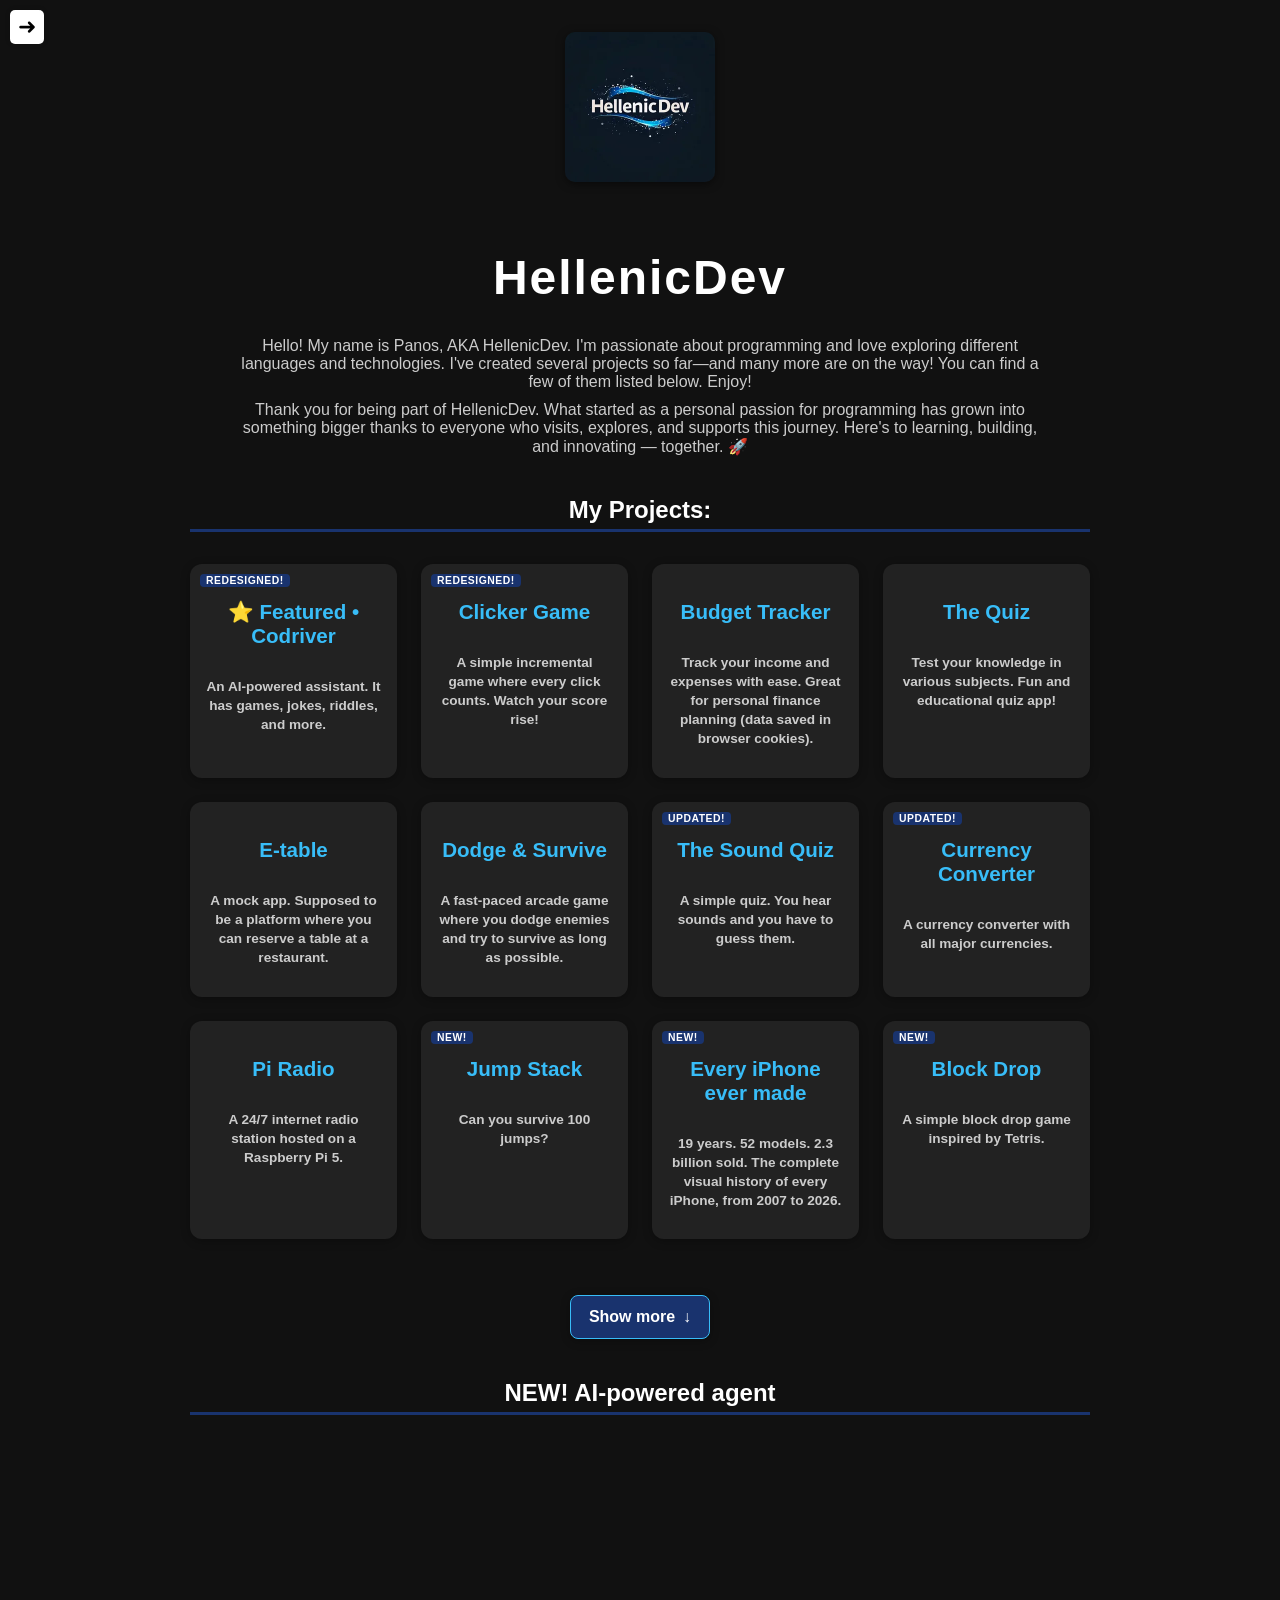
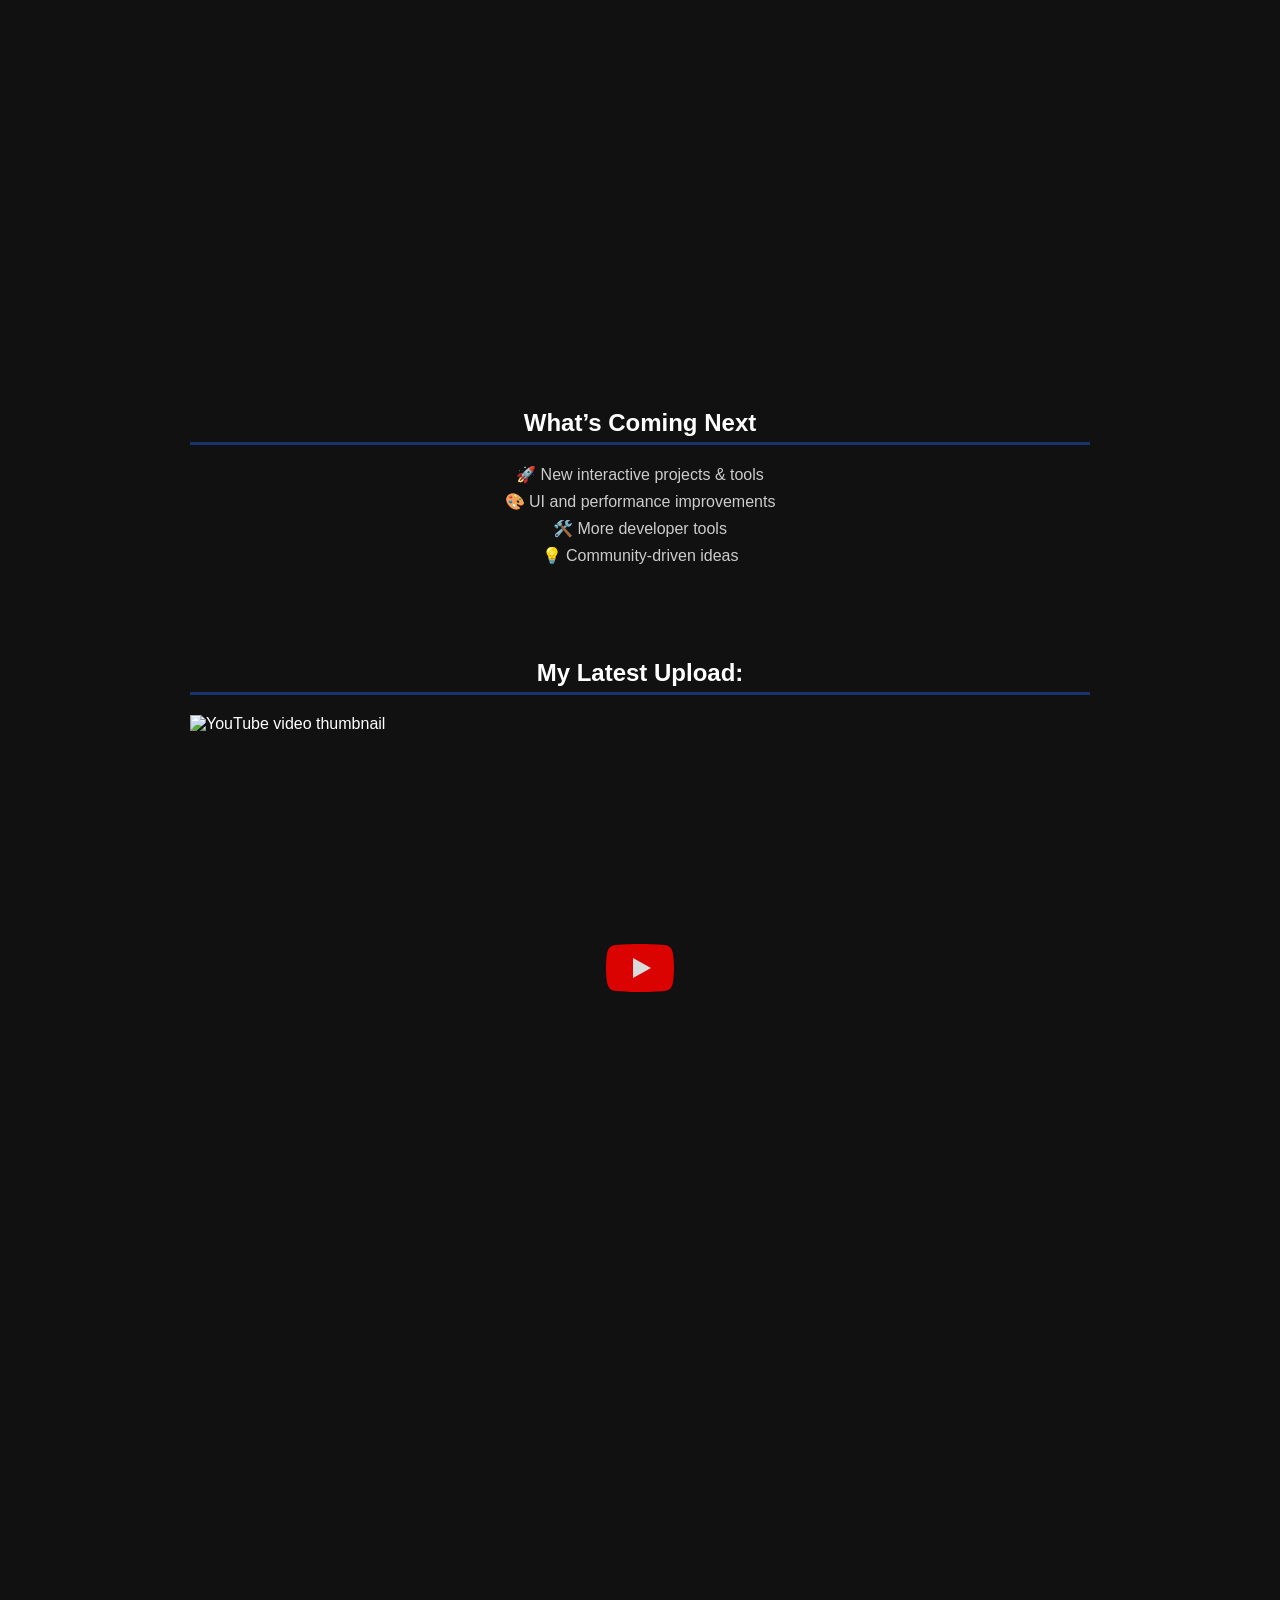
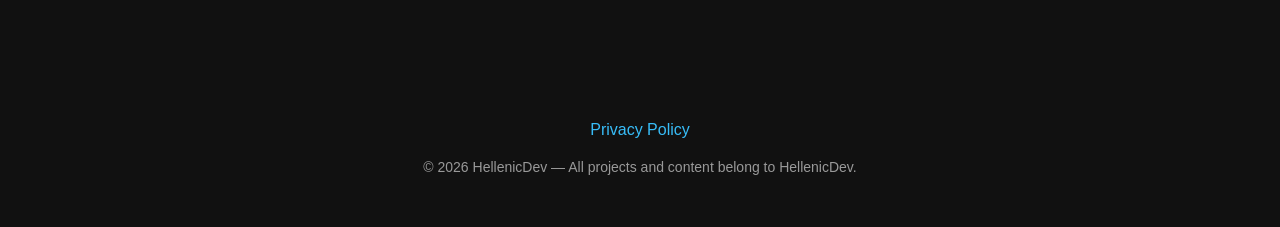
==== commit be86087e: "Polish: README rewrite and HTML/accessibility fixes" ====
--- a/index.html
+++ b/index.html
@@ -168,7 +168,7 @@
 }]
 </script>
 
-<script id="Cookiebot" src="https://consent.cookiebot.com/uc.js" data-cbid="06e4a97f-2c34-41ed-8ab6-d53b581ff080" type="text/javascript" async></script>
+<script id="Cookiebot" src="https://consent.cookiebot.com/uc.js" data-cbid="06e4a97f-2c34-41ed-8ab6-d53b581ff080" async></script>
 <script src="https://hellenicdev.eu/js/consent-analytics.js" data-ga-id="G-9FWQFZME3Z" defer></script>
 
 <title>HellenicDev – Programming Projects, Tools & Experiments</title>
@@ -216,7 +216,7 @@
 
 <a href="#main-content" class="skip-link">Skip to main content</a>
 
-<button id="menuButton" aria-label="Toggle navigation menu" aria-expanded="false" aria-controls="sideMenu">➜</button>
+<button type="button" id="menuButton" aria-label="Toggle navigation menu" aria-expanded="false" aria-controls="sideMenu">➜</button>
 
 <nav id="sideMenu" aria-label="Main navigation">
   <a href="#about">About Me</a>
@@ -478,13 +478,6 @@
       </a>
     </div>
 
-    <div class="game-card project-extra">
-      <span class="new-tag">COMING SOON!</span>
-      <div>
-        <h3>AI Analyser</h3>
-        <p><i>More details coming soon...</i></p>
-      </div>
-    </div>
   </div>
 </div>
 
@@ -500,7 +493,7 @@
 <div id="ai-agent" class="responsive-iframe">
 <h2 class="left-align"> NEW! AI-powered agent </h2>
 <div class="responsive-iframe">
-  <iframe loading="lazy" title="AI Agent" src="https://app.supportfast.ai/chatbot-iframe/bot-09dcew6lcq" width="100%" height="600px"></iframe>
+  <iframe loading="lazy" title="AI Agent" src="https://app.supportfast.ai/chatbot-iframe/bot-09dcew6lcq" style="width:100%;height:600px;border:0"></iframe>
   </div>
   </div>
 <br><br>
@@ -535,9 +528,7 @@
 	  loading="lazy"
 	  title="Website Building Help form"
       src="https://docs.google.com/forms/d/e/1FAIpQLSemiAokTJcTqz4syWyLyt1H7GWj-LJSkmVt4au51hGNwBMo8Q/viewform?embedded=true"
-      width="100%"
-      height="800"
-      frameborder="0">
+      style="width:100%;height:800px;border:0">
       Loading…
     </iframe>
   </div>
@@ -566,7 +557,7 @@
     </a>
 	<br><br>
   </div>
-   <iframe src="https://hellenicdev.substack.com/embed" width="480" height="320" class="contact-substack" title="Subscribe on Substack" frameborder="0" scrolling="no" loading="lazy"></iframe>
+   <iframe src="https://hellenicdev.substack.com/embed" width="480" height="320" class="contact-substack" title="Subscribe on Substack" style="border:0;overflow:hidden" loading="lazy"></iframe>
 </div>
 
   <!-- Popup Ad -->
@@ -574,7 +565,7 @@
     <strong>Sponsored Offer - Accommodation in Corfu, Greece.</strong>
     <p>Nikoletta's Apartments. 9.6 Booking rating. Situated in Tzavros, Nikoleta's Corfu Apartment belongs to a block of houses which feature a large outdoor pool and a colorful garden full of flowers and trees. Set in a 8,000 m² area, the property offers fully equipped apartments with free WiFi access and shaded verandas overlooking the pool.</p>
     <a href="https://www.booking.com/Share-BN5noZ?utm_source=hellenicdev.eu" target="_blank" rel="noopener sponsored" class="link">Check it out →</a>
-    <button class="popup-ad-1" id="popupCloseBtn" aria-label="Close dialog">&times;</button>
+    <button type="button" class="popup-ad-1" id="popupCloseBtn" aria-label="Close dialog">&times;</button>
   </div>
 
 <div id="newsletter" class="content-visibility-auto">
@@ -805,6 +796,9 @@
         toggleButton.setAttribute('aria-expanded', 'true');
 
         setTimeout(function() {
+          // Let the grid grow freely after opening so rotating the phone
+          // or resizing the window can't clip cards.
+          if (wrapper.classList.contains('is-open')) wrapper.style.maxHeight = 'none';
           isAnimating = false;
         }, 400);
       } else {
@@ -812,6 +806,10 @@
           card.style.transitionDelay = (index * staggerTime) + 'ms';
           card.classList.remove('is-visible');
         });
+
+        // Start the collapse from the real height (it may be 'none' after opening).
+        wrapper.style.maxHeight = wrapper.scrollHeight + 'px';
+        void wrapper.offsetHeight;
 
         setTimeout(function() {
           wrapper.style.maxHeight = '0';
